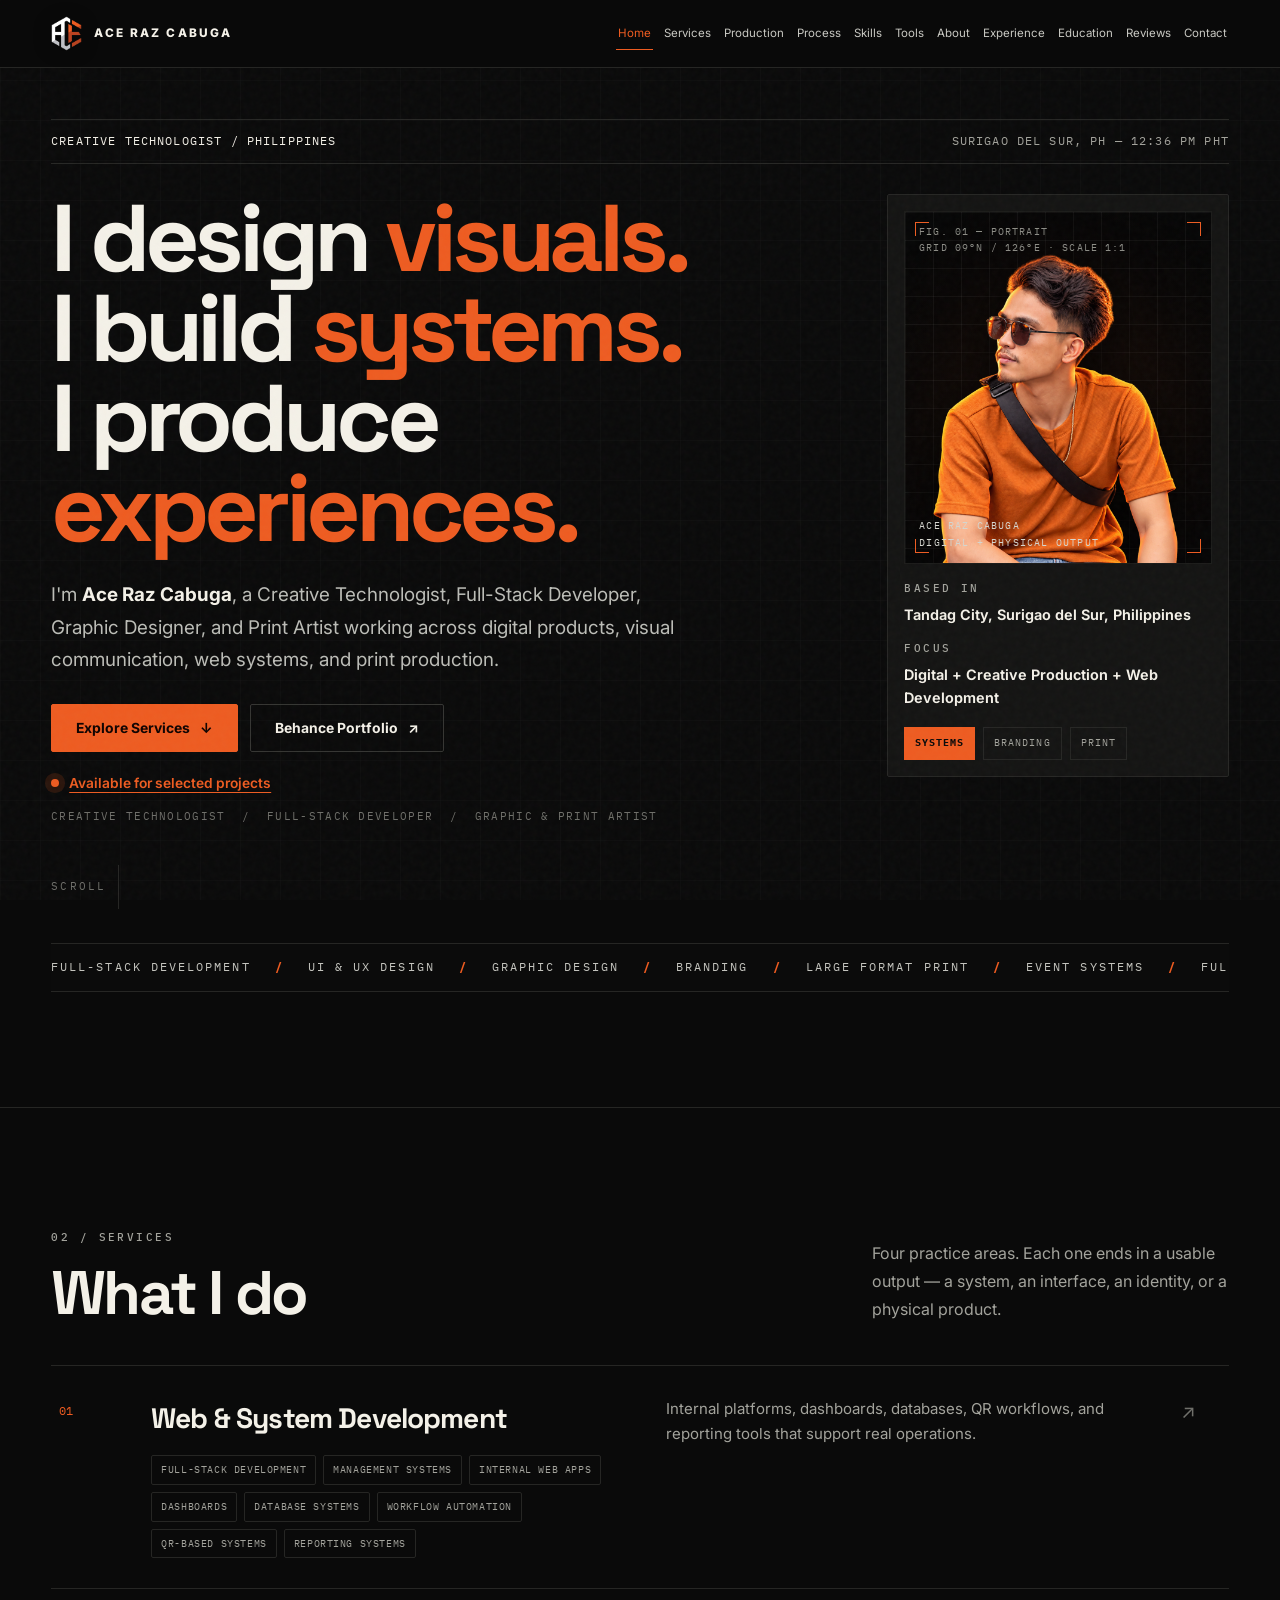
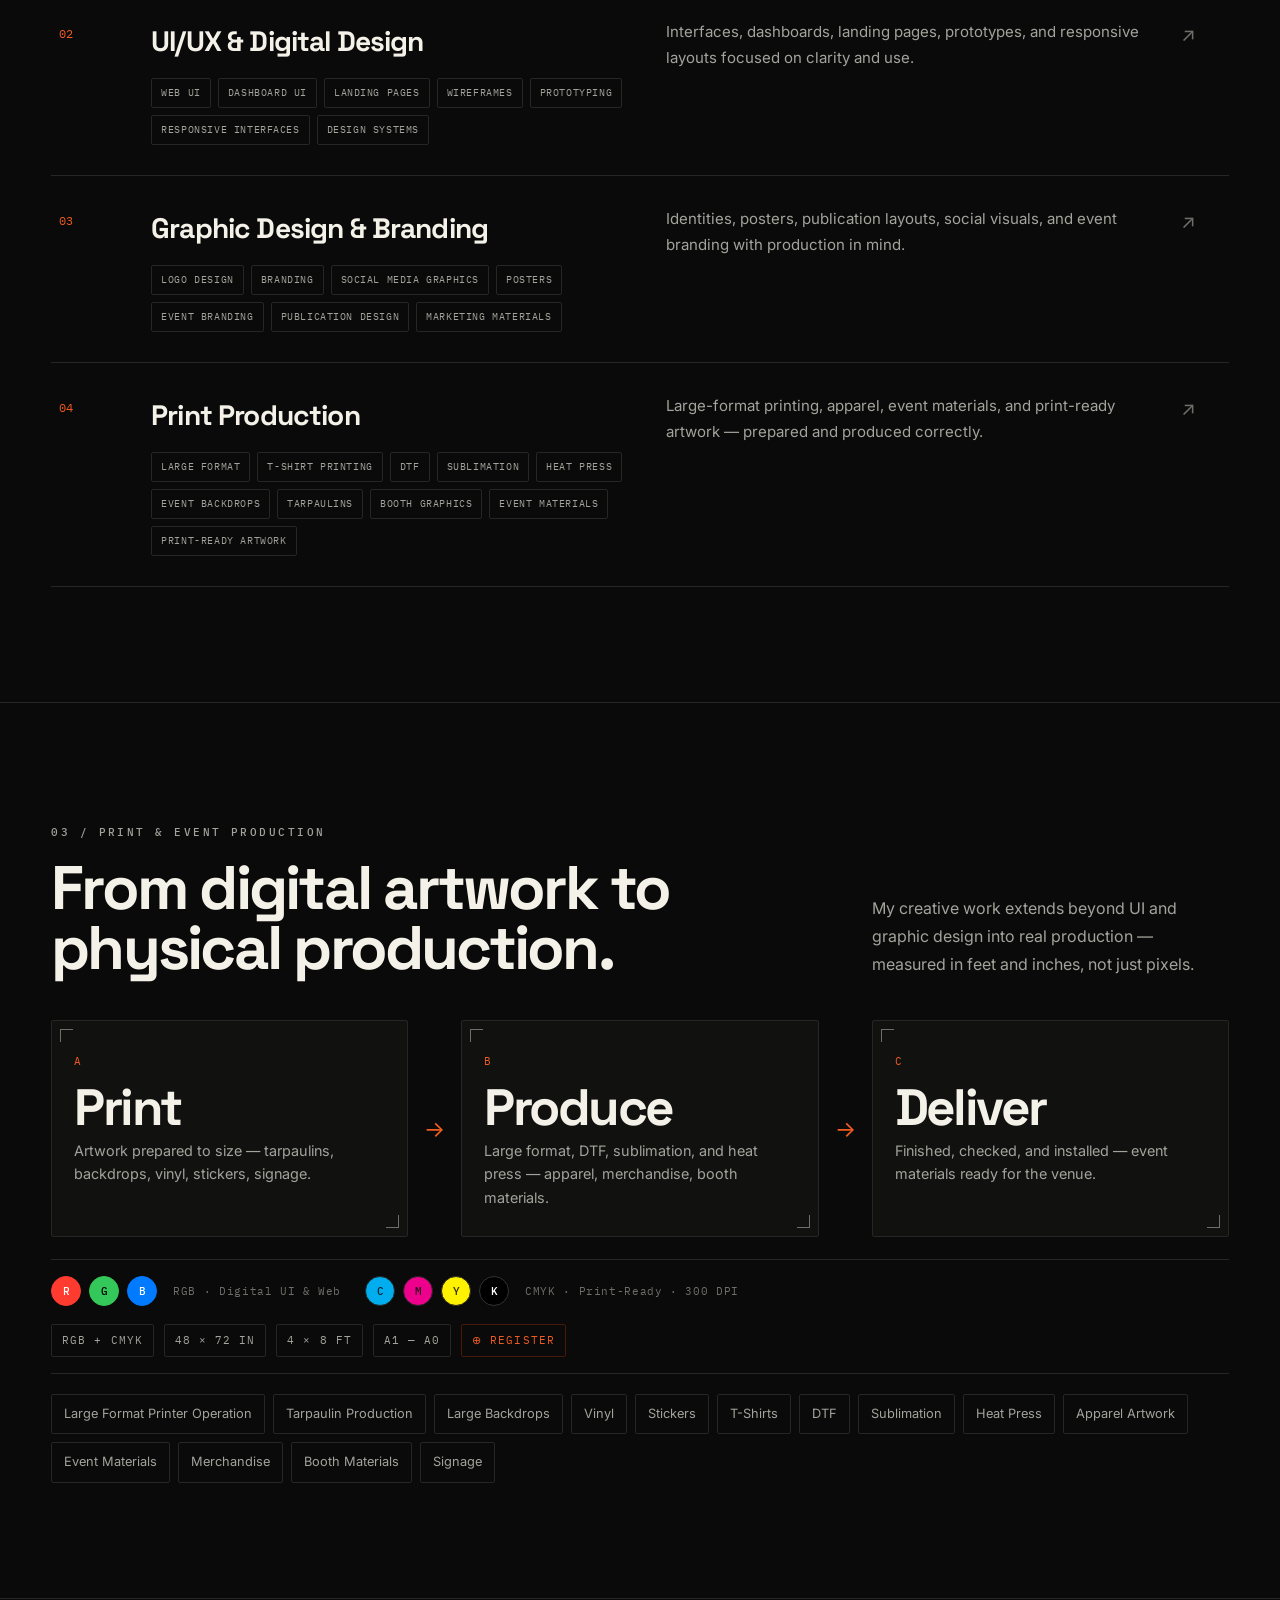
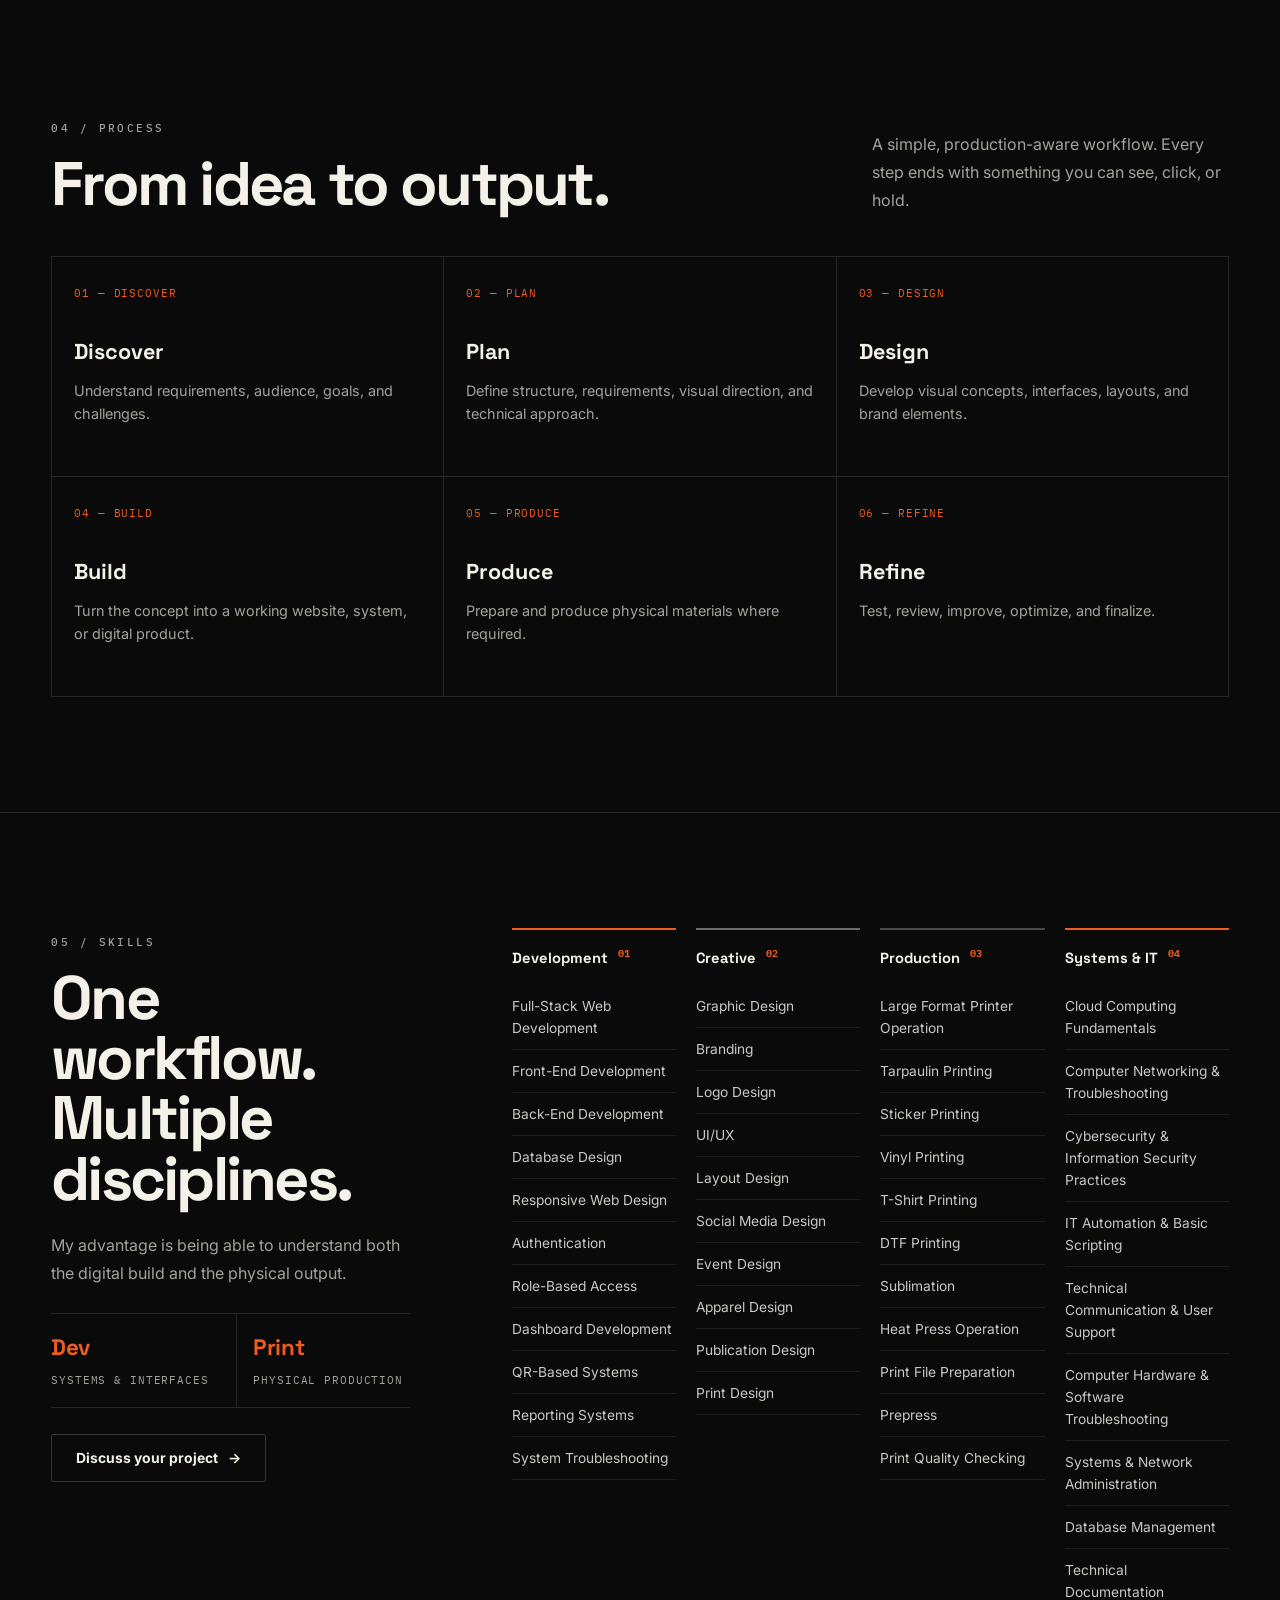
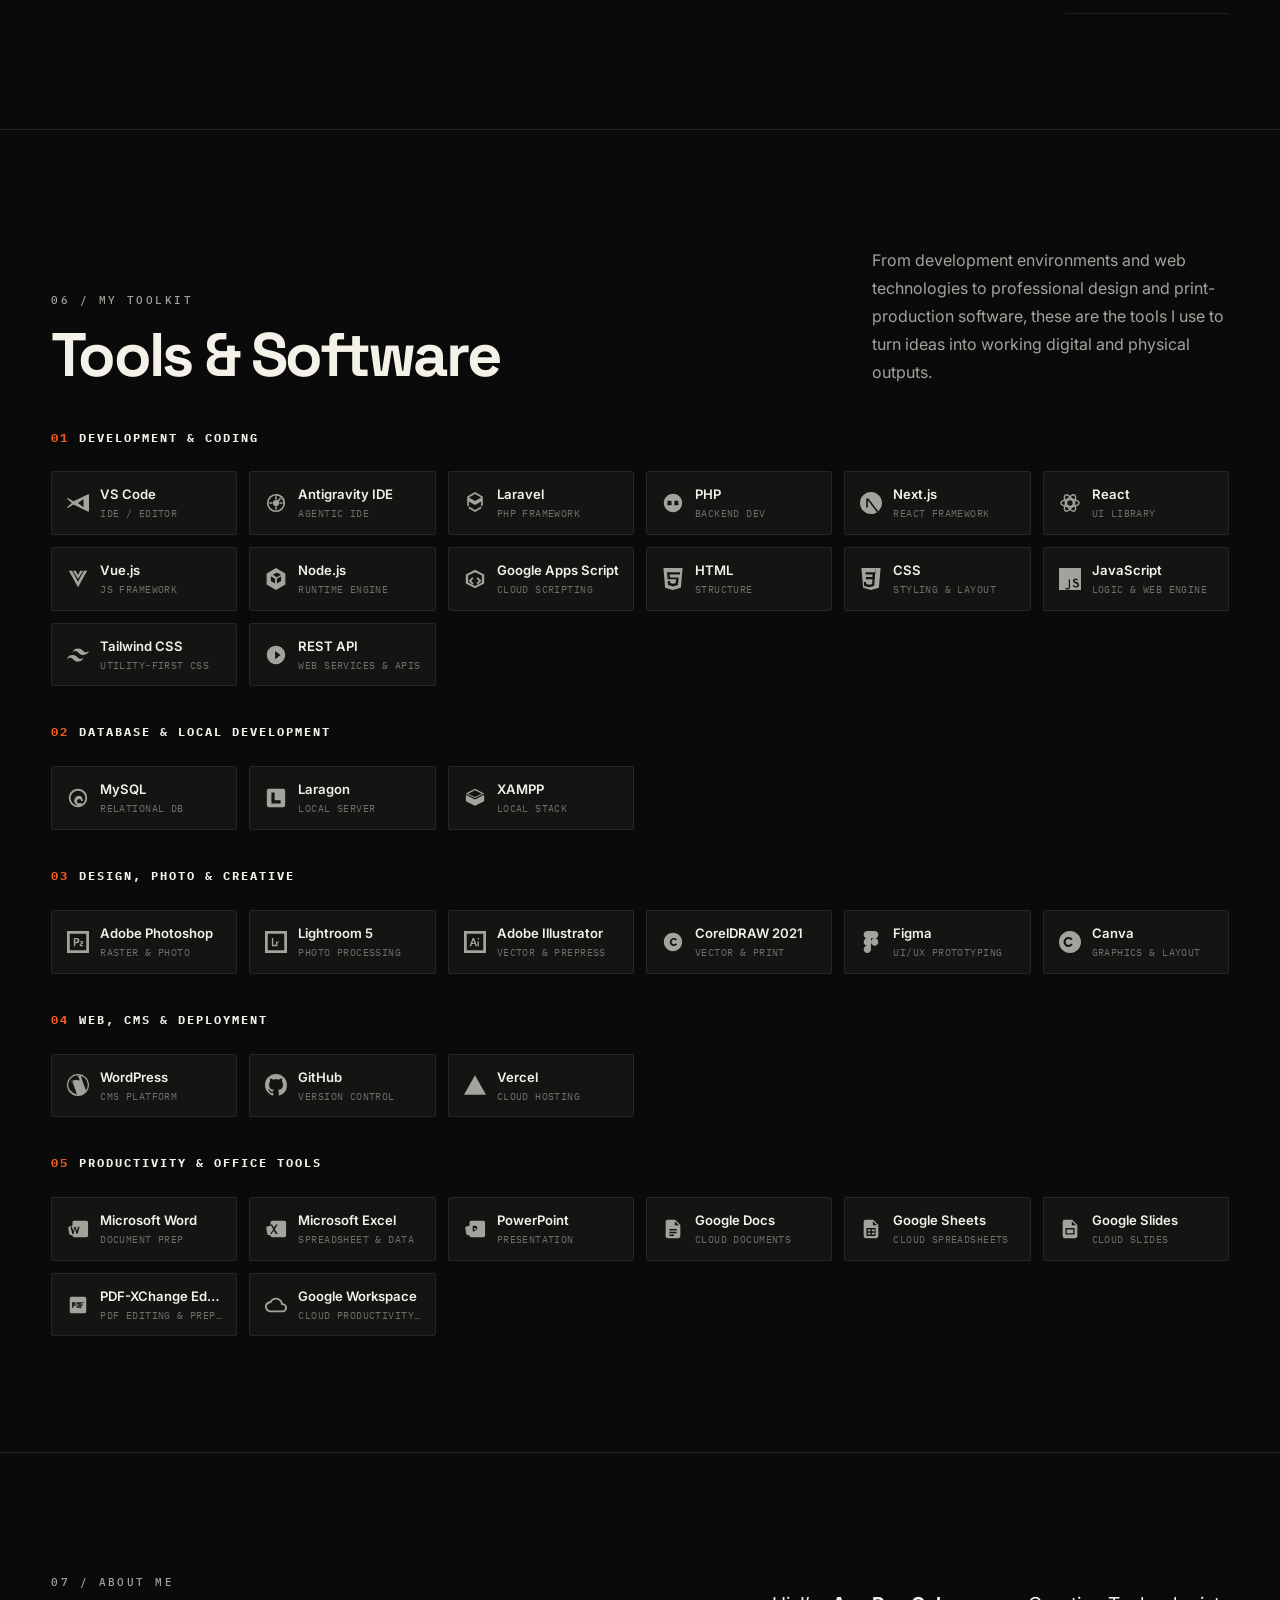
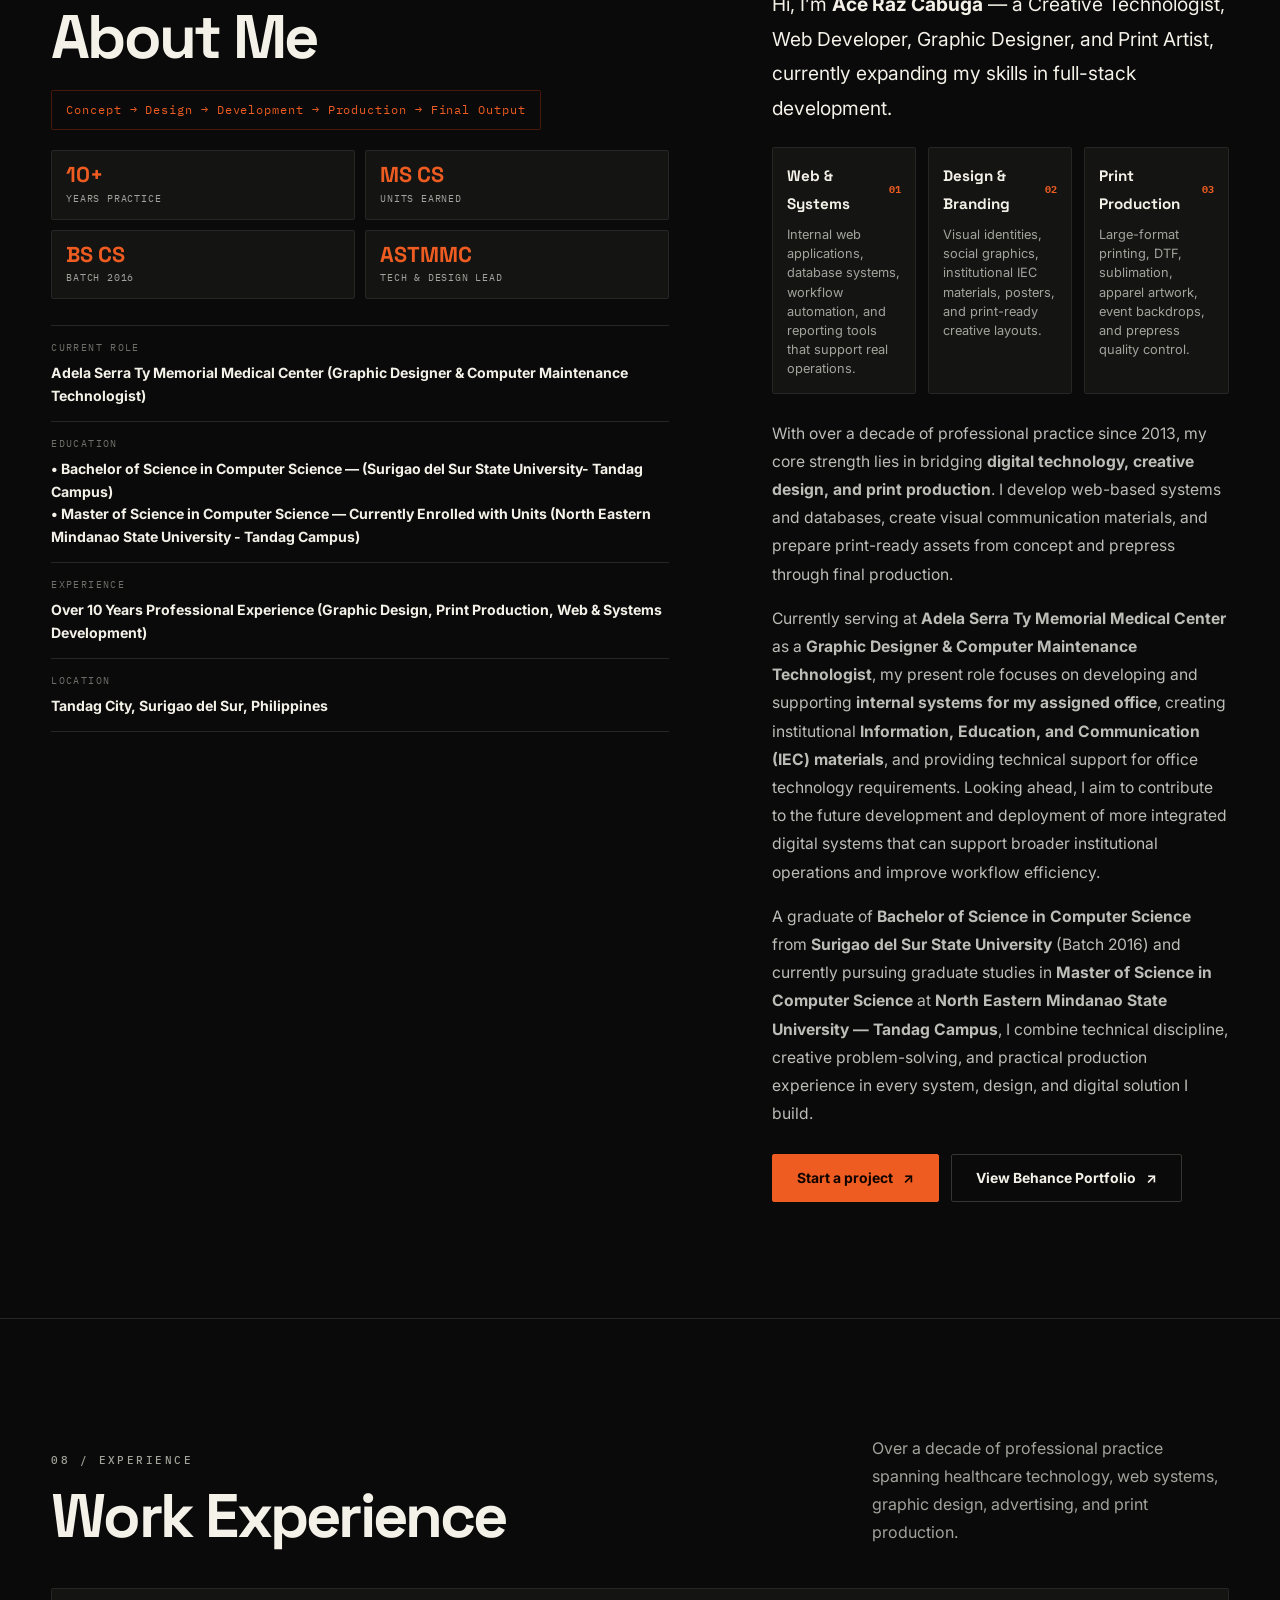
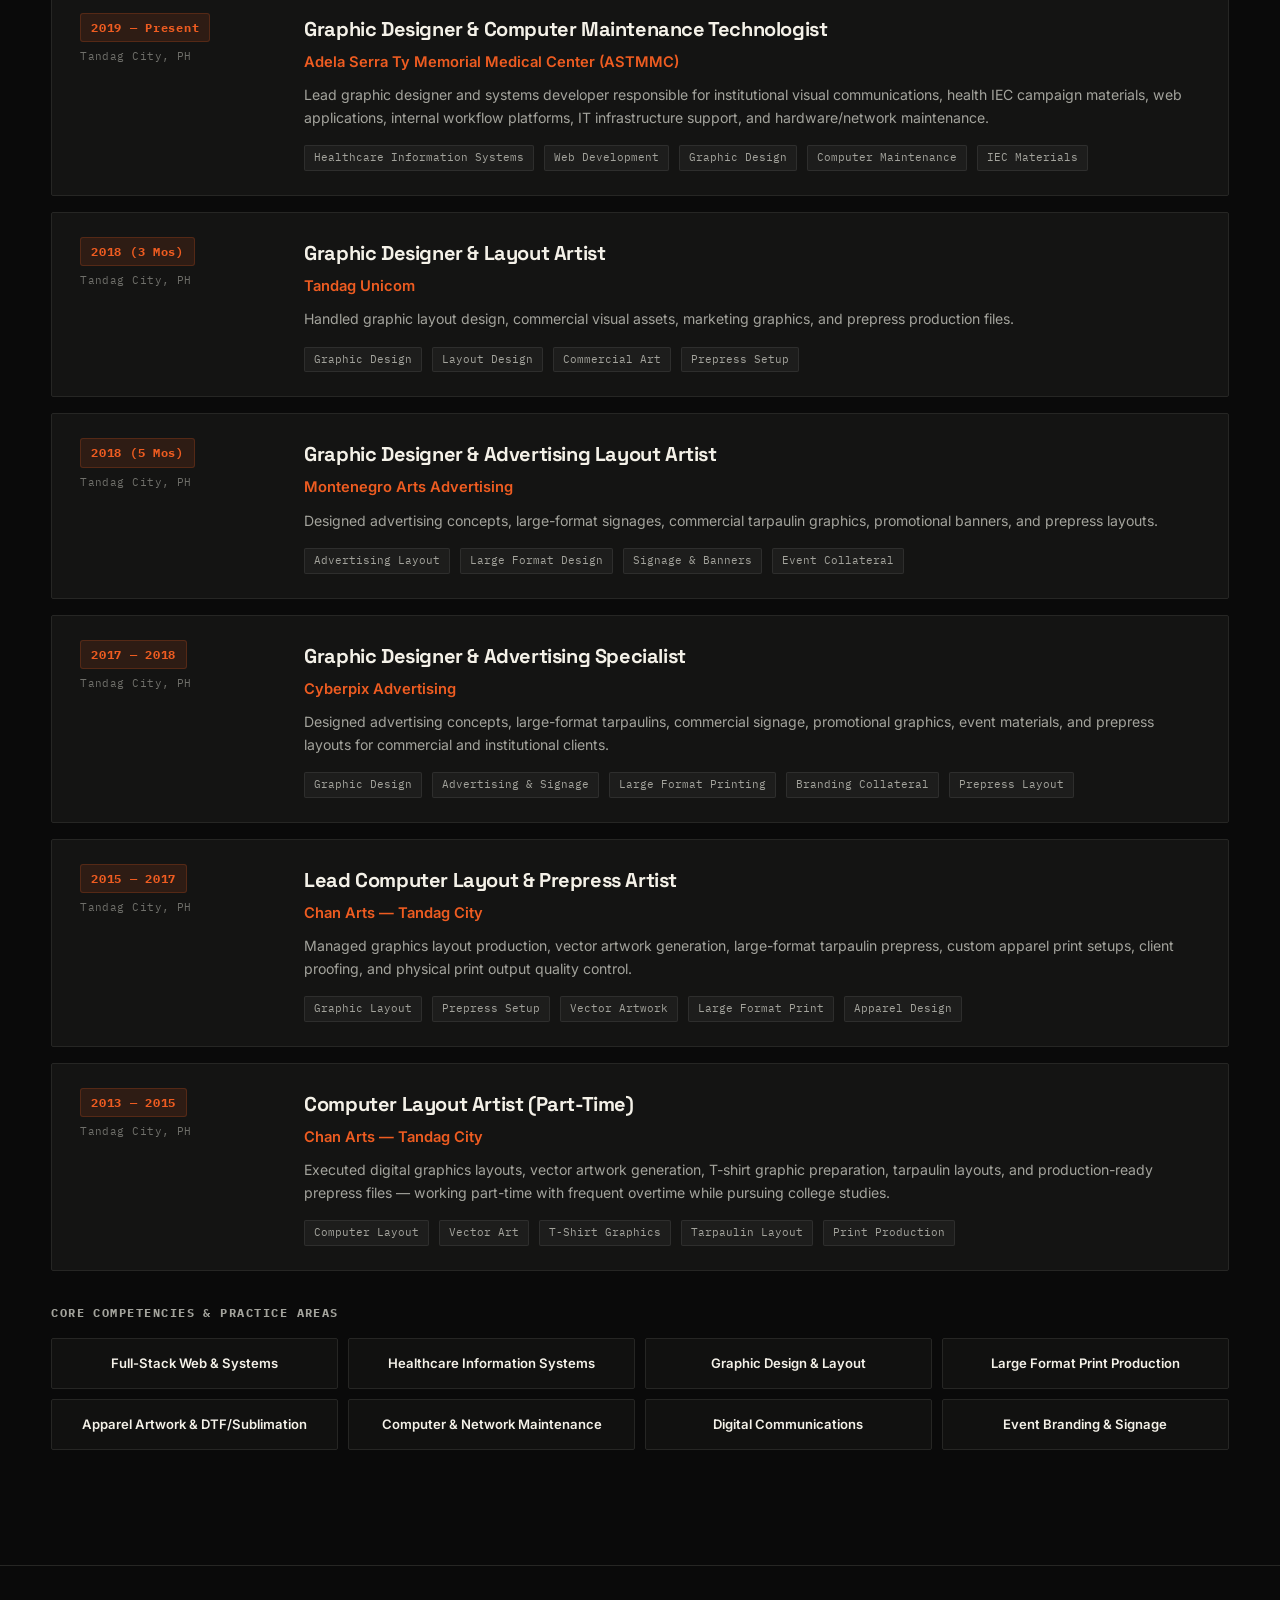
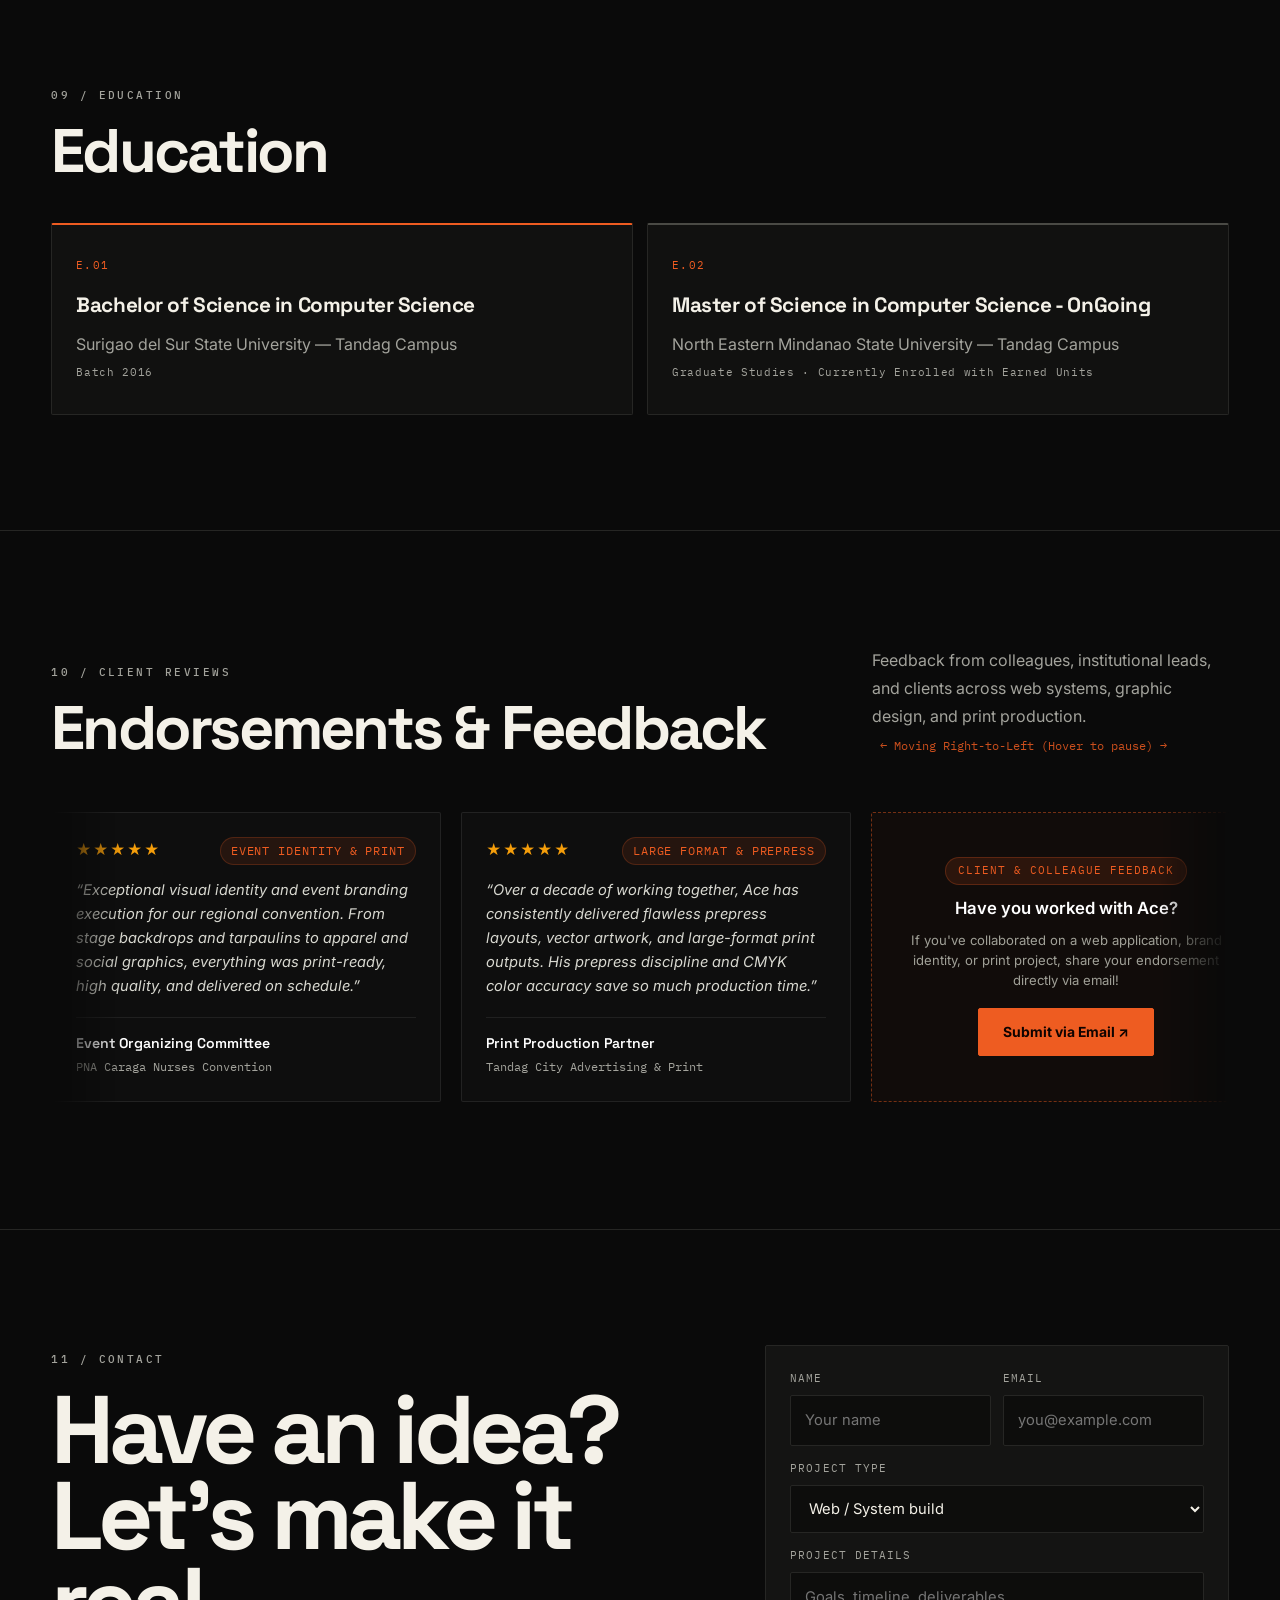
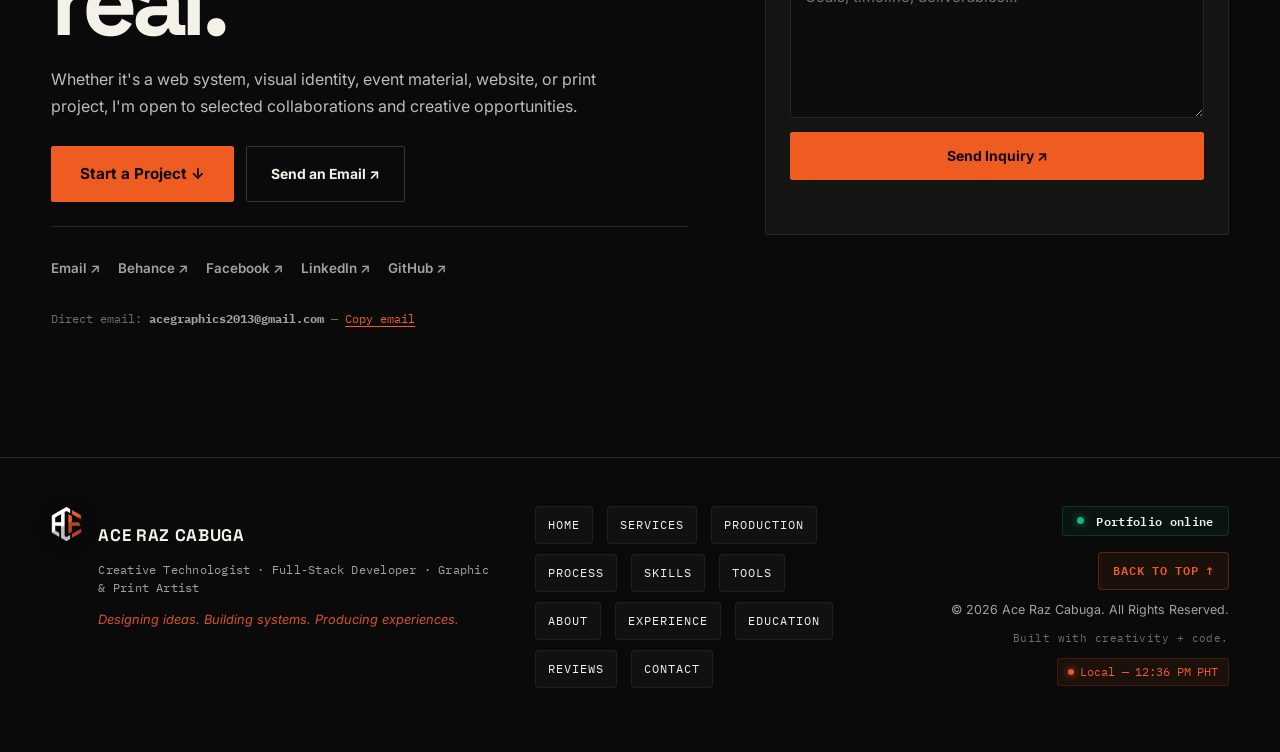
==== index.html @ 2e016f2f "Update portfolio layout, About section, tools, Behance integration, and Client Reviews marquee" ====
<!DOCTYPE html>
<html lang="en">

<head>
  <meta charset="UTF-8" />
  <meta name="viewport" content="width=device-width, initial-scale=1.0" />
  <title>Ace Raz Cabuga | Creative Technologist &amp; Full-Stack Developer</title>
  <meta name="description"
    content="Ace Raz Cabuga is a Creative Technologist, Full-Stack Developer, Graphic Designer, and Print Artist specializing in web systems, visual design, branding, and print production." />
  <meta name="theme-color" content="#0a0a0a" />
  <link rel="canonical" href="https://example.com/" />
  <meta property="og:title" content="Ace Raz Cabuga | Creative Technologist &amp; Full-Stack Developer" />
  <meta property="og:description"
    content="Web systems, visual design, branding, and print production. Designing ideas. Building systems. Producing experiences." />
  <meta property="og:type" content="website" />
  <meta property="og:url" content="https://example.com/" />
  <meta name="twitter:card" content="summary_large_image" />
  <meta name="twitter:title" content="Ace Raz Cabuga | Creative Technologist &amp; Full-Stack Developer" />
  <meta name="twitter:description"
    content="Full-Stack Development · Web Systems · UI/UX · Graphic Design · Branding · Print Production." />
  <link rel="icon" type="image/png" href="assets/images/logo.png" />
  <link rel="preconnect" href="https://fonts.googleapis.com" />
  <link rel="preconnect" href="https://fonts.gstatic.com" crossorigin />
  <link
    href="https://fonts.googleapis.com/css2?family=Inter:wght@400;500;600;700;800&family=Space+Grotesk:wght@500;600;700&family=IBM+Plex+Mono:wght@400;500&display=swap"
    rel="stylesheet" />
  <link rel="stylesheet" href="styles.css" />
  <script type="application/ld+json">
  {
    "@context": "https://schema.org",
    "@type": "Person",
    "name": "Ace Raz Cabuga",
    "jobTitle": "Creative Technologist",
    "url": "https://example.com/",
    "sameAs": [
      "https://www.behance.net/acegraphics2",
      "https://github.com/acegraphics2013-ops",
      "https://www.linkedin.com/in/ace-cabuga-17658629b",
      "https://www.facebook.com/ace.graphixs/"
    ]
  }
  </script>
</head>

<body>
  <a class="skip-link" href="#main-content">Skip to content</a>
  <div class="scroll-progress" aria-hidden="true"><span id="scrollProgress"></span></div>
  <div class="noise" aria-hidden="true"></div>
  <div class="page-grid" aria-hidden="true"></div>

  <!-- ============ HEADER / NAVIGATION ============ -->
  <header class="site-header" id="top">
    <a class="brand" href="#home" aria-label="Ace Raz Cabuga home">
      <img src="assets/images/logo.png" alt="Ace Raz Cabuga Official Logo" class="brand-logo-img" width="36"
        height="36" />
      <span class="brand-name">ACE RAZ CABUGA</span>
    </a>

    <button class="menu-toggle" type="button" aria-label="Open navigation" aria-expanded="false"
      aria-controls="site-nav">
      <span></span><span></span>
    </button>

    <nav class="site-nav" id="site-nav" aria-label="Primary navigation">
      <a class="nav-link" href="#home"><span class="nav-num">01</span>Home</a>
      <a class="nav-link" href="#services"><span class="nav-num">02</span>Services</a>
      <a class="nav-link" href="#production"><span class="nav-num">03</span>Production</a>
      <a class="nav-link" href="#process"><span class="nav-num">04</span>Process</a>
      <a class="nav-link" href="#skills"><span class="nav-num">05</span>Skills</a>
      <a class="nav-link" href="#tools"><span class="nav-num">06</span>Tools</a>
      <a class="nav-link" href="#about"><span class="nav-num">07</span>About</a>
      <a class="nav-link" href="#experience"><span class="nav-num">08</span>Experience</a>
      <a class="nav-link" href="#education"><span class="nav-num">09</span>Education</a>
      <a class="nav-link" href="#reviews"><span class="nav-num">10</span>Reviews</a>
      <a class="nav-link" href="#contact"><span class="nav-num">11</span>Contact</a>
    </nav>
  </header>

  <main id="main-content">
    <section class="hero section-pad" id="home" aria-labelledby="hero-title">
      <div class="hero-top reveal">
        <p class="hero-eyebrow">Creative Technologist / Philippines</p>
        <p class="hero-location">Surigao del Sur, PH — <span id="localTime">--:--</span> PHT</p>
      </div>

      <div class="hero-grid">
        <div class="hero-copy">
          <h1 class="display reveal" id="hero-title">
            I design <span>visuals.</span><br />
            I build <span>systems.</span><br />
            I produce <span>experiences.</span>
          </h1>
          <p class="hero-lead reveal">
            I'm <strong>Ace Raz Cabuga</strong>, a Creative Technologist, Full-Stack Developer,
            Graphic Designer, and Print Artist working across digital products, visual
            communication, web systems, and print production.
          </p>
          <div class="hero-actions reveal">
            <a class="btn btn-primary" href="#services"><span>Explore Services</span><i aria-hidden="true">↓</i></a>
            <a class="btn btn-ghost" href="https://www.behance.net/acegraphics2" target="_blank" rel="noopener"><span>Behance Portfolio</span><i aria-hidden="true">↗</i></a>
          </div>
          <p class="hero-small reveal">
            <span class="status-dot" aria-hidden="true"></span>
            <a href="#contact">Available for selected projects</a>
          </p>
          <p class="hero-roles reveal">Creative Technologist&nbsp;&nbsp;/&nbsp;&nbsp;Full-Stack
            Developer&nbsp;&nbsp;/&nbsp;&nbsp;Graphic &amp; Print Artist</p>
        </div>

        <aside class="hero-card reveal" aria-label="Profile visual">
          <!--
            PROFILE PHOTO:
            Replace the .portrait-shell placeholder below with:
            <img src="assets/profile/ace-cabuga.jpg" alt="Portrait of Ace Raz Cabuga" loading="lazy" />
            Recommended: 800×1000px JPG. Keep the corner ticks + caption.
          -->
          <div class="portrait-shell">
            <div class="portrait-corner tl" aria-hidden="true"></div>
            <div class="portrait-corner tr" aria-hidden="true"></div>
            <div class="portrait-corner bl" aria-hidden="true"></div>
            <div class="portrait-corner br" aria-hidden="true"></div>
            <div class="portrait-grid" aria-hidden="true"></div>
            <div class="portrait-glow" aria-hidden="true"></div>
            <img src="assets/profile/ace-cabuga.png" alt="Portrait of Ace Raz Cabuga" class="portrait-img"
              loading="eager" width="800" height="1000" />
            <p class="portrait-meta">FIG. 01 — PORTRAIT<br />GRID 09°N / 126°E · SCALE 1:1</p>
            <p class="portrait-caption">Ace Raz Cabuga<br />Digital + Physical Output</p>
          </div>
          <div class="profile-meta">
            <div>
              <span class="eyebrow">Based in</span>
              <strong>Tandag City, Surigao del Sur, Philippines</strong>
            </div>
            <div>
              <span class="eyebrow">Focus</span>
              <strong>Digital + Creative Production + Web Development</strong>
            </div>
            <ul class="profile-tags" aria-label="Core capabilities">
              <li>Systems</li>
              <li>Branding</li>
              <li>Print</li>
            </ul>
          </div>
        </aside>
      </div>

      <a class="scroll-hint reveal" href="#services" aria-label="Scroll to services">
        <span>Scroll</span><i aria-hidden="true"></i>
      </a>

      <!-- Identity strip (Continuous Marquee) -->
      <div class="ticker reveal" aria-label="Disciplines">
        <div class="ticker-track">
          <span>Full-Stack Development</span><i aria-hidden="true">/</i><span>UI &amp; UX Design</span><i
            aria-hidden="true">/</i><span>Graphic Design</span><i aria-hidden="true">/</i><span>Branding</span><i
            aria-hidden="true">/</i><span>Large Format Print</span><i aria-hidden="true">/</i><span>Event
            Systems</span><i aria-hidden="true">/</i>
          <span>Full-Stack Development</span><i aria-hidden="true">/</i><span>UI &amp; UX Design</span><i
            aria-hidden="true">/</i><span>Graphic Design</span><i aria-hidden="true">/</i><span>Branding</span><i
            aria-hidden="true">/</i><span>Large Format Print</span><i aria-hidden="true">/</i><span>Event
            Systems</span><i aria-hidden="true">/</i>
          <span>Full-Stack Development</span><i aria-hidden="true">/</i><span>UI &amp; UX Design</span><i
            aria-hidden="true">/</i><span>Graphic Design</span><i aria-hidden="true">/</i><span>Branding</span><i
            aria-hidden="true">/</i><span>Large Format Print</span><i aria-hidden="true">/</i><span>Event
            Systems</span><i aria-hidden="true">/</i>
          <span>Full-Stack Development</span><i aria-hidden="true">/</i><span>UI &amp; UX Design</span><i
            aria-hidden="true">/</i><span>Graphic Design</span><i aria-hidden="true">/</i><span>Branding</span><i
            aria-hidden="true">/</i><span>Large Format Print</span><i aria-hidden="true">/</i><span>Event
            Systems</span><i aria-hidden="true">/</i>
        </div>
      </div>
    </section>

    <section class="section-pad section-line" id="services" aria-labelledby="services-title">
      <div class="section-head reveal">
        <div>
          <span class="eyebrow">02 / Services</span>
          <h2 id="services-title">What I do</h2>
        </div>
        <p>Four practice areas. Each one ends in a usable output — a system, an interface, an identity, or a physical
          product.</p>
      </div>

      <div class="services-list">
        <article class="service-row reveal">
          <span class="service-index">01</span>
          <div>
            <h3>Web &amp; System Development</h3>
            <div class="service-tags"><span>Full-Stack Development</span><span>Management Systems</span><span>Internal
                Web
                Apps</span><span>Dashboards</span><span>Database Systems</span><span>Workflow
                Automation</span><span>QR-Based Systems</span><span>Reporting Systems</span></div>
          </div>
          <p>Internal platforms, dashboards, databases, QR workflows, and reporting tools that support real operations.
          </p>
          <span class="service-arrow" aria-hidden="true">↗</span>
        </article>
        <article class="service-row reveal">
          <span class="service-index">02</span>
          <div>
            <h3>UI/UX &amp; Digital Design</h3>
            <div class="service-tags"><span>Web UI</span><span>Dashboard UI</span><span>Landing
                Pages</span><span>Wireframes</span><span>Prototyping</span><span>Responsive
                Interfaces</span><span>Design Systems</span></div>
          </div>
          <p>Interfaces, dashboards, landing pages, prototypes, and responsive layouts focused on clarity and use.</p>
          <span class="service-arrow" aria-hidden="true">↗</span>
        </article>
        <article class="service-row reveal">
          <span class="service-index">03</span>
          <div>
            <h3>Graphic Design &amp; Branding</h3>
            <div class="service-tags"><span>Logo Design</span><span>Branding</span><span>Social Media
                Graphics</span><span>Posters</span><span>Event Branding</span><span>Publication
                Design</span><span>Marketing Materials</span></div>
          </div>
          <p>Identities, posters, publication layouts, social visuals, and event branding with production in mind.</p>
          <span class="service-arrow" aria-hidden="true">↗</span>
        </article>
        <article class="service-row reveal">
          <span class="service-index">04</span>
          <div>
            <h3>Print Production</h3>
            <div class="service-tags"><span>Large Format</span><span>T-Shirt
                Printing</span><span>DTF</span><span>Sublimation</span><span>Heat
                Press</span><span>Event Backdrops</span><span>Tarpaulins</span><span>Booth
                Graphics</span><span>Event Materials</span><span>Print-Ready Artwork</span></div>
          </div>
          <p>Large-format printing, apparel, event materials, and print-ready artwork — prepared and produced correctly.
          </p>
          <span class="service-arrow" aria-hidden="true">↗</span>
        </article>
      </div>
    </section>

    <section class="section-pad section-line production" id="production" aria-labelledby="production-title">
      <div class="section-head reveal">
        <div>
          <span class="eyebrow">03 / Print &amp; Event Production</span>
          <h2 id="production-title">From digital artwork to physical production.</h2>
        </div>
        <p>My creative work extends beyond UI and graphic design into real production — measured in feet and inches, not
          just pixels.</p>
      </div>

      <div class="production-steps reveal" aria-label="Production flow">
        <div class="production-step"><span class="production-num">A</span>
          <h3>Print</h3>
          <p>Artwork prepared to size —
            tarpaulins, backdrops, vinyl, stickers, signage.</p>
        </div>
        <div class="production-arrow" aria-hidden="true">→</div>
        <div class="production-step"><span class="production-num">B</span>
          <h3>Produce</h3>
          <p>Large format, DTF,
            sublimation, and heat press — apparel, merchandise, booth materials.</p>
        </div>
        <div class="production-arrow" aria-hidden="true">→</div>
        <div class="production-step"><span class="production-num">C</span>
          <h3>Deliver</h3>
          <p>Finished, checked, and
            installed — event materials ready for the venue.</p>
        </div>
      </div>

      <div class="production-meta reveal">
        <div class="color-spaces" aria-label="Color space standards">
          <div class="cmyk" aria-label="RGB digital colors">
            <span class="cmyk-dot r"><i>R</i></span><span class="cmyk-dot g"><i>G</i></span><span
              class="cmyk-dot b"><i>B</i></span>
            <span class="production-note">RGB · Digital UI &amp; Web</span>
          </div>
          <div class="cmyk" aria-label="CMYK process colors">
            <span class="cmyk-dot c"><i>C</i></span><span class="cmyk-dot m"><i>M</i></span><span
              class="cmyk-dot y"><i>Y</i></span><span class="cmyk-dot k"><i>K</i></span>
            <span class="production-note">CMYK · Print-Ready · 300 DPI</span>
          </div>
        </div>
        <div class="production-specs">
          <span>RGB + CMYK</span><span>48 × 72 IN</span><span>4 × 8 FT</span><span>A1 — A0</span><span class="reg-mark"
            aria-hidden="true">⊕ REGISTER</span>
        </div>
      </div>

      <ul class="production-list reveal" aria-label="Production capabilities">
        <li>Large Format Printer Operation</li>
        <li>Tarpaulin Production</li>
        <li>Large Backdrops</li>
        <li>Vinyl</li>
        <li>Stickers</li>
        <li>T-Shirts</li>
        <li>DTF</li>
        <li>Sublimation</li>
        <li>Heat Press</li>
        <li>Apparel Artwork</li>
        <li>Event Materials</li>
        <li>Merchandise</li>
        <li>Booth Materials</li>
        <li>Signage</li>
      </ul>
    </section>

    <section class="section-pad section-line process-section" id="process" aria-labelledby="process-title">
      <div class="section-head reveal">
        <div>
          <span class="eyebrow">04 / Process</span>
          <h2 id="process-title">From idea to output.</h2>
        </div>
        <p>A simple, production-aware workflow. Every step ends with something you can see, click, or hold.</p>
      </div>
      <div class="process-grid">
        <div class="process-step reveal"><span>01 — Discover</span>
          <h3>Discover</h3>
          <p>Understand requirements, audience, goals, and challenges.</p>
        </div>
        <div class="process-step reveal"><span>02 — Plan</span>
          <h3>Plan</h3>
          <p>Define structure, requirements, visual direction, and technical approach.</p>
        </div>
        <div class="process-step reveal"><span>03 — Design</span>
          <h3>Design</h3>
          <p>Develop visual concepts, interfaces, layouts, and brand elements.</p>
        </div>
        <div class="process-step reveal"><span>04 — Build</span>
          <h3>Build</h3>
          <p>Turn the concept into a working website, system, or digital product.</p>
        </div>
        <div class="process-step reveal"><span>05 — Produce</span>
          <h3>Produce</h3>
          <p>Prepare and produce physical materials where required.</p>
        </div>
        <div class="process-step reveal"><span>06 — Refine</span>
          <h3>Refine</h3>
          <p>Test, review, improve, optimize, and finalize.</p>
        </div>
      </div>
    </section>

    <section class="section-pad section-line split-section" id="skills" aria-labelledby="skills-title">
      <div class="split-intro reveal">
        <span class="eyebrow">05 / Skills</span>
        <h2 id="skills-title">One workflow.<br />Multiple disciplines.</h2>
        <p>My advantage is being able to understand both the digital build and the physical output.</p>
        <div class="split-facts">
          <div><strong>Dev</strong><span>Systems &amp; interfaces</span></div>
          <div><strong>Print</strong><span>Physical production</span></div>
        </div>
        <a class="btn btn-ghost" href="#contact"><span>Discuss your project</span><i aria-hidden="true">→</i></a>
      </div>
      <div class="skill-columns">
        <div class="skill-group reveal">
          <h3>Development <sup>01</sup></h3>
          <ul>
            <li>Full-Stack Web Development</li>
            <li>Front-End Development</li>
            <li>Back-End Development</li>
            <li>Database Design</li>
            <li>Responsive Web Design</li>
            <li>Authentication</li>
            <li>Role-Based Access</li>
            <li>Dashboard Development</li>
            <li>QR-Based Systems</li>
            <li>Reporting Systems</li>
            <li>System Troubleshooting</li>
          </ul>
        </div>
        <div class="skill-group reveal">
          <h3>Creative <sup>02</sup></h3>
          <ul>
            <li>Graphic Design</li>
            <li>Branding</li>
            <li>Logo Design</li>
            <li>UI/UX</li>
            <li>Layout Design</li>
            <li>Social Media Design</li>
            <li>Event Design</li>
            <li>Apparel Design</li>
            <li>Publication Design</li>
            <li>Print Design</li>
          </ul>
        </div>
        <div class="skill-group reveal">
          <h3>Production <sup>03</sup></h3>
          <ul>
            <li>Large Format Printer Operation</li>
            <li>Tarpaulin Printing</li>
            <li>Sticker Printing</li>
            <li>Vinyl Printing</li>
            <li>T-Shirt Printing</li>
            <li>DTF Printing</li>
            <li>Sublimation</li>
            <li>Heat Press Operation</li>
            <li>Print File Preparation</li>
            <li>Prepress</li>
            <li>Print Quality Checking</li>
          </ul>
        </div>
        <div class="skill-group reveal">
          <h3>Systems &amp; IT <sup>04</sup></h3>
          <ul>
            <li>Cloud Computing Fundamentals</li>
            <li>Computer Networking &amp; Troubleshooting</li>
            <li>Cybersecurity &amp; Information Security Practices</li>
            <li>IT Automation &amp; Basic Scripting</li>
            <li>Technical Communication &amp; User Support</li>
            <li>Computer Hardware &amp; Software Troubleshooting</li>
            <li>Systems &amp; Network Administration</li>
            <li>Database Management</li>
            <li>Technical Documentation</li>
          </ul>
        </div>
      </div>
    </section>

    <section class="section-pad section-line" id="tools" aria-labelledby="tools-title">
      <div class="section-head reveal">
        <div>
          <span class="eyebrow">06 / My Toolkit</span>
          <h2 id="tools-title">Tools &amp; Software</h2>
        </div>
        <p>From development environments and web technologies to professional design and print-production software,
          these are the tools I use to turn ideas into working digital and physical outputs.</p>
      </div>

      <!-- Category 1: Development & Coding -->
      <div class="tools-category-group reveal">
        <h3 class="tools-group-title"><span class="tools-group-num">01</span> DEVELOPMENT &amp; CODING</h3>
        <div class="tools-cards-grid">

          <div class="tool-tile">
            <div class="tool-tile-icon">
              <svg width="22" height="22" viewBox="0 0 24 24" fill="currentColor">
                <path
                  d="M23.15 2.587l-16.14 7.64L.87 6.46 0 7.37l5.35 4.63L0 16.63l.87.91 6.14-3.77 16.14 7.64 1.77-.96V3.547l-1.77-.96zM18 16.5l-6-4.5 6-4.5v9z" />
              </svg>
            </div>
            <div class="tool-tile-info">
              <span class="tool-tile-name">VS Code</span>
              <span class="tool-tile-sub">IDE / Editor</span>
            </div>
          </div>

          <div class="tool-tile">
            <div class="tool-tile-icon">
              <svg width="22" height="22" viewBox="0 0 24 24" fill="none" stroke="currentColor" stroke-width="1.8"
                stroke-linecap="round" stroke-linejoin="round">
                <circle cx="12" cy="12" r="9" />
                <path d="M12 3a9 9 0 0 1 9 9" />
                <path d="M12 12l4.5-4.5" />
                <circle cx="12" cy="12" r="2.5" fill="currentColor" />
                <path d="M12 7.5v-2m0 13v-2m4.5-4.5h2m-13 0h2" />
              </svg>
            </div>
            <div class="tool-tile-info">
              <span class="tool-tile-name">Antigravity IDE</span>
              <span class="tool-tile-sub">Agentic IDE</span>
            </div>
          </div>

          <div class="tool-tile">
            <div class="tool-tile-icon">
              <svg width="22" height="22" viewBox="0 0 24 24" fill="currentColor">
                <path
                  d="M5.318 18.064l6.682 3.858v-7.716L5.318 10.35v7.714zM12 2.078L5.318 5.936l6.682 3.858 6.682-3.858L12 2.078zM18.682 10.35l-6.682 3.856v7.716l6.682-3.858V10.35zM3.486 4.878L12 .002l8.514 4.876v9.754L12 19.508 3.486 14.632V4.878z" />
              </svg>
            </div>
            <div class="tool-tile-info">
              <span class="tool-tile-name">Laravel</span>
              <span class="tool-tile-sub">PHP Framework</span>
            </div>
          </div>

          <div class="tool-tile">
            <div class="tool-tile-icon">
              <svg width="22" height="22" viewBox="0 0 24 24" fill="currentColor">
                <path
                  d="M11.532 10.023c-.818 0-1.474.654-1.474 1.472v.03c0 .817.656 1.472 1.474 1.472h1.47v-2.974h-1.47zm7.47 0c-.818 0-1.473.654-1.473 1.472v.03c0 .817.655 1.472 1.473 1.472h1.47v-2.974h-1.47zM12 2C6.477 2 2 6.48 2 12s4.477 10 10 10 10-4.48 10-10S17.523 2 12 2zm-4.5 12.5H6v-5h3c1.38 0 2.5 1.12 2.5 2.5s-1.12 2.5-2.5 2.5H7.5zm7.5 0h-1.5v-5h3c1.38 0 2.5 1.12 2.5 2.5s-1.12 2.5-2.5 2.5H15z" />
              </svg>
            </div>
            <div class="tool-tile-info">
              <span class="tool-tile-name">PHP</span>
              <span class="tool-tile-sub">Backend Dev</span>
            </div>
          </div>

          <div class="tool-tile">
            <div class="tool-tile-icon">
              <svg width="22" height="22" viewBox="0 0 24 24" fill="currentColor">
                <path
                  d="M18.665 21.978C16.758 23.288 14.47 24 12 24 5.373 24 0 18.627 0 12S5.373 0 12 0c6.627 0 12 5.373 12 12 0 3.584-1.574 6.801-4.07 9.001l-10.748-13.82H6.75v9.643h1.838V9.324l9.544 12.284zM15.413 7.181h1.837v7.502h-1.837V7.181z" />
              </svg>
            </div>
            <div class="tool-tile-info">
              <span class="tool-tile-name">Next.js</span>
              <span class="tool-tile-sub">React Framework</span>
            </div>
          </div>

          <div class="tool-tile">
            <div class="tool-tile-icon">
              <svg width="22" height="22" viewBox="0 0 24 24" fill="currentColor">
                <path d="M12 9a3 3 0 100 6 3 3 0 000-6zm0-2a5 5 0 110 10 5 5 0 010-10z" />
                <ellipse cx="12" cy="12" rx="10" ry="4.2" fill="none" stroke="currentColor" stroke-width="1.5" />
                <ellipse cx="12" cy="12" rx="10" ry="4.2" transform="rotate(60 12 12)" fill="none" stroke="currentColor"
                  stroke-width="1.5" />
                <ellipse cx="12" cy="12" rx="10" ry="4.2" transform="rotate(120 12 12)" fill="none"
                  stroke="currentColor" stroke-width="1.5" />
              </svg>
            </div>
            <div class="tool-tile-info">
              <span class="tool-tile-name">React</span>
              <span class="tool-tile-sub">UI Library</span>
            </div>
          </div>

          <div class="tool-tile">
            <div class="tool-tile-icon">
              <svg width="22" height="22" viewBox="0 0 24 24" fill="currentColor">
                <path d="M2 3h3.5L12 15 18.5 3H22L12 21 2 3zm4.5 0h3L12 7.5 14.5 3h3L12 12 6.5 3z" />
              </svg>
            </div>
            <div class="tool-tile-info">
              <span class="tool-tile-name">Vue.js</span>
              <span class="tool-tile-sub">JS Framework</span>
            </div>
          </div>

          <div class="tool-tile">
            <div class="tool-tile-icon">
              <svg width="22" height="22" viewBox="0 0 24 24" fill="currentColor">
                <path
                  d="M11.996 0L1.758 5.912v12.176L11.996 24l10.246-5.912V5.912L11.996 0zm-1.042 16.914l-4.52-2.61v-5.218l4.52 2.61v5.218zm2.084 0v-5.218l4.52-2.61v5.218l-4.52 2.61zm4.52-9.458l-4.52 2.61-4.52-2.61 4.52-2.61 4.52 2.61z" />
              </svg>
            </div>
            <div class="tool-tile-info">
              <span class="tool-tile-name">Node.js</span>
              <span class="tool-tile-sub">Runtime Engine</span>
            </div>
          </div>

          <div class="tool-tile">
            <div class="tool-tile-icon">
              <svg width="22" height="22" viewBox="0 0 24 24" fill="currentColor">
                <path
                  d="M12 2L2 7v10l10 5 10-5V7L12 2zm0 2.5l7.5 3.75v7.5L12 19.5l-7.5-3.75v-7.5L12 4.5zm-3 5.5l-4 4 4 4 1.4-1.4L7.8 14l2.6-2.6L9 10zm6 0l-1.4 1.4 2.6 2.6-2.6 2.6 1.4 1.4 4-4-4-4z" />
              </svg>
            </div>
            <div class="tool-tile-info">
              <span class="tool-tile-name">Google Apps Script</span>
              <span class="tool-tile-sub">Cloud Scripting</span>
            </div>
          </div>

          <div class="tool-tile">
            <div class="tool-tile-icon">
              <svg width="22" height="22" viewBox="0 0 24 24" fill="currentColor">
                <path
                  d="M1.5 0h21l-1.91 21.563L11.97 24l-8.564-2.438L1.5 0zm7.031 9.75l-.232-2.625h11.238l.233-2.625H5.457l.698 7.875h9.136l-.372 4.078-2.934.79-2.951-.791-.188-2.156H6.208l.375 4.313 5.402 1.47 5.419-1.47.747-8.359H8.531z" />
              </svg>
            </div>
            <div class="tool-tile-info">
              <span class="tool-tile-name">HTML</span>
              <span class="tool-tile-sub">Structure</span>
            </div>
          </div>

          <div class="tool-tile">
            <div class="tool-tile-icon">
              <svg width="22" height="22" viewBox="0 0 24 24" fill="currentColor">
                <path
                  d="M1.5 0h21l-1.91 21.563L11.97 24l-8.564-2.438L1.5 0zm14.73 4.5H5.857l.233 2.625h7.618l-.248 2.625H6.322l.233 2.625h7.086l-.465 5.109-3.19.86-3.195-.86-.205-2.25H4.153l.391 4.406 5.441 1.47 5.433-1.47 1.01-11.203.002-.002.8-8.91z" />
              </svg>
            </div>
            <div class="tool-tile-info">
              <span class="tool-tile-name">CSS</span>
              <span class="tool-tile-sub">Styling &amp; Layout</span>
            </div>
          </div>

          <div class="tool-tile">
            <div class="tool-tile-icon">
              <svg width="22" height="22" viewBox="0 0 24 24" fill="currentColor">
                <path
                  d="M0 0h24v24H0V0zm22.034 18.276c-.175-1.095-.888-2.015-3.003-2.873-.736-.345-1.554-.585-1.797-1.14-.091-.33-.05-.674.12-.93.33-.42.975-.48 1.47-.33.36.105.705.345.96.735.63-.405.63-.405 1.05-.69-.27-.45-.48-.69-.735-.885-.855-.645-2.19-.75-3.21-.345-1.05.42-1.65 1.35-1.5 2.445.15 1.44 1.2 2.085 2.64 2.67 1.05.42 1.77.72 1.95 1.35.255.84-.285 1.545-1.395 1.695-.915.12-1.74-.24-2.19-.87-.195-.27-.315-.555-.375-.855l-1.155.66c.21.66.57 1.185 1.02 1.575 1.155.945 3.03 1.035 4.305.465 1.245-.555 1.845-1.74 1.695-2.895zM12.009 20.351v-7.86h-1.35v7.92c0 1.23-.555 1.635-1.425 1.635-.615 0-1.155-.24-1.455-.735l-1.095.66c.48.915 1.44 1.47 2.655 1.47 1.755 0 2.67-.93 2.67-3.09z" />
              </svg>
            </div>
            <div class="tool-tile-info">
              <span class="tool-tile-name">JavaScript</span>
              <span class="tool-tile-sub">Logic &amp; Web Engine</span>
            </div>
          </div>

          <div class="tool-tile">
            <div class="tool-tile-icon">
              <svg width="22" height="22" viewBox="0 0 24 24" fill="currentColor">
                <path
                  d="M12.001 4.8c-3.2 0-5.2 1.6-6 4.8 1.2-1.6 2.6-2.2 4.2-1.8.913.228 1.565.89 2.288 1.624C13.666 10.618 15.027 12 18.001 12c3.2 0 5.2-1.6 6-4.8-1.2 1.6-2.6 2.2-4.2 1.8-.913-.228-1.565-.89-2.288-1.624C16.336 6.182 14.975 4.8 12.001 4.8zm-6 7.2c-3.2 0-5.2 1.6-6 4.8 1.2-1.6 2.6-2.2 4.2-1.8.913.228 1.565.89 2.288 1.624C7.666 17.818 9.027 19.2 12.001 19.2c3.2 0 5.2-1.6 6-4.8-1.2 1.6-2.6 2.2-4.2 1.8-.913-.228-1.565-.89-2.288-1.624C10.336 13.382 8.975 12 6.001 12z" />
              </svg>
            </div>
            <div class="tool-tile-info">
              <span class="tool-tile-name">Tailwind CSS</span>
              <span class="tool-tile-sub">Utility-First CSS</span>
            </div>
          </div>

          <div class="tool-tile">
            <div class="tool-tile-icon">
              <svg width="22" height="22" viewBox="0 0 24 24" fill="currentColor">
                <path d="M12 2C6.48 2 2 6.48 2 12s4.48 10 10 10 10-4.48 10-10S17.52 2 12 2zm-1 14.5v-9l6 4.5-6 4.5z" />
              </svg>
            </div>
            <div class="tool-tile-info">
              <span class="tool-tile-name">REST API</span>
              <span class="tool-tile-sub">Web Services &amp; APIs</span>
            </div>
          </div>

        </div>
      </div>

      <!-- Category 2: Database & Local Development -->
      <div class="tools-category-group reveal">
        <h3 class="tools-group-title"><span class="tools-group-num">02</span> DATABASE &amp; LOCAL DEVELOPMENT</h3>
        <div class="tools-cards-grid">

          <div class="tool-tile">
            <div class="tool-tile-icon">
              <svg width="22" height="22" viewBox="0 0 24 24" fill="currentColor">
                <path
                  d="M16.54 11.23c-.34-.41-.75-.76-1.22-1.03-.7-.41-1.51-.62-2.32-.6-1.59.04-3.09.83-4.04 2.11-.95 1.28-1.26 2.92-.85 4.47.41 1.55 1.55 2.81 3.06 3.38 1.51.57 3.2.35 4.53-.58.18-.13.35-.27.5-.42l-1.42-1.42c-.25.21-.54.38-.85.5-.66.26-1.39.2-2.01-.17-.62-.37-1.02-.99-1.1-1.7-.08-.71.18-1.42.71-1.95.53-.53 1.24-.79 1.95-.71.71.08 1.33.48 1.7 1.1.2.33.31.7.32 1.08h2.01c-.02-.87-.29-1.72-.81-2.45zM12 2C6.48 2 2 6.48 2 12s4.48 10 10 10 10-4.48 10-10S17.52 2 12 2zm0 18c-4.41 0-8-3.59-8-8s3.59-8 8-8 8 3.59 8 8-3.59 8-8 8z" />
              </svg>
            </div>
            <div class="tool-tile-info">
              <span class="tool-tile-name">MySQL</span>
              <span class="tool-tile-sub">Relational DB</span>
            </div>
          </div>

          <div class="tool-tile">
            <div class="tool-tile-icon">
              <svg width="22" height="22" viewBox="0 0 24 24" fill="currentColor">
                <path
                  d="M4 2h16a2 2 0 0 1 2 2v16a2 2 0 0 1-2 2H4a2 2 0 0 1-2-2V4a2 2 0 0 1 2-2zm3 4v12h10v-3.5H10.5V6H7z" />
              </svg>
            </div>
            <div class="tool-tile-info">
              <span class="tool-tile-name">Laragon</span>
              <span class="tool-tile-sub">Local Server</span>
            </div>
          </div>

          <div class="tool-tile">
            <div class="tool-tile-icon">
              <svg width="22" height="22" viewBox="0 0 24 24" fill="currentColor">
                <path
                  d="M12 2L2 7l10 5 10-5-10-5zm0 9L4.5 7.25 12 3.5l7.5 3.75L12 11zm0 2.5L2 8.5v7l10 5 10-5v-7l-10 5zM4 14.5l8 4 8-4v-3.5l-8 4-8-4v3.5z" />
              </svg>
            </div>
            <div class="tool-tile-info">
              <span class="tool-tile-name">XAMPP</span>
              <span class="tool-tile-sub">Local Stack</span>
            </div>
          </div>

        </div>
      </div>

      <!-- Category 3: Design, Photo & Creative -->
      <div class="tools-category-group reveal">
        <h3 class="tools-group-title"><span class="tools-group-num">03</span> DESIGN, PHOTO &amp; CREATIVE</h3>
        <div class="tools-cards-grid">

          <div class="tool-tile">
            <div class="tool-tile-icon">
              <svg width="22" height="22" viewBox="0 0 24 24" fill="currentColor">
                <path
                  d="M0 0v24h24V0H0zm3 3h18v18H3V3zm4.5 4.5v9H9v-3.25h1.75c1.79 0 2.75-.86 2.75-2.88 0-1.92-.96-2.87-2.75-2.87H7.5zm1.5 1.5h1.25c.96 0 1.25.43 1.25 1.38 0 .94-.29 1.37-1.25 1.37H9V9zm6.65 1.88c-.69.04-1.23.23-1.6.57l.6 1.22c.28-.24.67-.37 1.04-.4.49-.03.8.15.8.44 0 .28-.27.42-.9.56-1.12.26-1.87.69-1.87 1.76 0 1.07.82 1.77 2.05 1.77.78 0 1.39-.23 1.77-.55l-.57-1.22c-.31.25-.71.39-1.13.39-.5 0-.82-.19-.82-.48 0-.31.32-.45.98-.6 1.13-.26 1.8-.75 1.8-1.74 0-1.14-.85-1.73-2.25-1.72z" />
              </svg>
            </div>
            <div class="tool-tile-info">
              <span class="tool-tile-name">Adobe Photoshop</span>
              <span class="tool-tile-sub">Raster &amp; Photo</span>
            </div>
          </div>

          <div class="tool-tile" title="Adobe Photoshop Lightroom 5">
            <div class="tool-tile-icon">
              <svg width="22" height="22" viewBox="0 0 24 24" fill="currentColor">
                <path
                  d="M0 0v24h24V0H0zm3 3h18v18H3V3zm4.5 4.5v9h6V15H9V7.5H7.5zm7.2 4.13c-.62 0-1.1.28-1.25.75h-.05V11.5h-1.4v5h1.5v-2.7c0-.75.4-1.25 1.05-1.25.18 0 .33.02.48.06l.32-1.41c-.21-.05-.43-.07-.65-.07z" />
              </svg>
            </div>
            <div class="tool-tile-info">
              <span class="tool-tile-name">Lightroom 5</span>
              <span class="tool-tile-sub">Photo Processing</span>
            </div>
          </div>

          <div class="tool-tile">
            <div class="tool-tile-icon">
              <svg width="22" height="22" viewBox="0 0 24 24" fill="currentColor">
                <path
                  d="M0 0v24h24V0H0zm3 3h18v18H3V3zm6.36 4.5L6.1 16.5h1.75l.77-2.45h3.16l.77 2.45h1.75L11.04 7.5H9.36zm.84 2.23l1.1 3.48H9.1l1.1-3.48zM15.5 9.25a.88.88 0 100-1.75.88.88 0 000 1.75zm-.75 2.25h1.5v5h-1.5v-5z" />
              </svg>
            </div>
            <div class="tool-tile-info">
              <span class="tool-tile-name">Adobe Illustrator</span>
              <span class="tool-tile-sub">Vector &amp; Prepress</span>
            </div>
          </div>

          <div class="tool-tile">
            <div class="tool-tile-icon">
              <svg width="22" height="22" viewBox="0 0 24 24" fill="currentColor">
                <path
                  d="M12 2C6.48 2 2 6.48 2 12s4.48 10 10 10 10-4.48 10-10S17.52 2 12 2zm1 14.5c-2.48 0-4.5-2.02-4.5-4.5S10.52 7.5 13 7.5c1.42 0 2.69.66 3.5 1.69l-1.48 1.15c-.47-.59-1.21-.96-2.02-.96-1.38 0-2.5 1.12-2.5 2.5s1.12 2.5 2.5 2.5c.81 0 1.55-.37 2.02-.96l1.48 1.15c-.81 1.03-2.08 1.69-3.5 1.69z" />
              </svg>
            </div>
            <div class="tool-tile-info">
              <span class="tool-tile-name">CorelDRAW 2021</span>
              <span class="tool-tile-sub">Vector &amp; Print</span>
            </div>
          </div>

          <div class="tool-tile">
            <div class="tool-tile-icon">
              <svg width="22" height="22" viewBox="0 0 24 24" fill="currentColor">
                <path
                  d="M8 24c2.21 0 4-1.79 4-4v-4H8c-2.21 0-4 1.79-4 4s1.79 4 4 4zM4 12c0-2.21 1.79-4 4-4h4v8H8c-2.21 0-4-1.79-4-4zm0-8c0-2.21 1.79-4 4-4h4v8H8c-2.21 0-4-1.79-4-4zm8-4h4c2.21 0 4 1.79 4 4s-1.79 4-4 4h-4V0zm4 8c2.21 0 4 1.79 4 4s-1.79 4-4 4-4-1.79-4-4 1.79-4 4-4z" />
              </svg>
            </div>
            <div class="tool-tile-info">
              <span class="tool-tile-name">Figma</span>
              <span class="tool-tile-sub">UI/UX Prototyping</span>
            </div>
          </div>

          <div class="tool-tile">
            <div class="tool-tile-icon">
              <svg width="22" height="22" viewBox="0 0 24 24" fill="currentColor">
                <path
                  d="M12 0C5.37 0 0 5.37 0 12s5.37 12 12 12 12-5.37 12-12S18.63 0 12 0zm-1.5 17.5c-3.03 0-5.5-2.47-5.5-5.5s2.47-5.5 5.5-5.5c1.82 0 3.44.89 4.43 2.26l-1.92 1.25C12.42 9.38 11.51 8.8 10.5 8.8c-1.77 0-3.2 1.43-3.2 3.2s1.43 3.2 3.2 3.2c1.01 0 1.92-.58 2.51-1.46l1.92 1.25c-.99 1.37-2.61 2.26-4.43 2.26z" />
              </svg>
            </div>
            <div class="tool-tile-info">
              <span class="tool-tile-name">Canva</span>
              <span class="tool-tile-sub">Graphics &amp; Layout</span>
            </div>
          </div>

        </div>
      </div>

      <!-- Category 4: Web, CMS & Deployment -->
      <div class="tools-category-group reveal">
        <h3 class="tools-group-title"><span class="tools-group-num">04</span> WEB, CMS &amp; DEPLOYMENT</h3>
        <div class="tools-cards-grid">

          <div class="tool-tile">
            <div class="tool-tile-icon">
              <svg width="22" height="22" viewBox="0 0 24 24" fill="currentColor">
                <path
                  d="M12 0C5.373 0 0 5.373 0 12s5.373 12 12 12 12-5.373 12-12S18.627 0 12 0zm0 1.402c5.854 0 10.598 4.744 10.598 10.598 0 2.247-.7 4.33-1.896 6.05l-5.61-15.368c.553-.03 1.077-.087 1.077-.087.48-.057.425-.768-.057-.74 0 0-1.444.116-2.378.116-.879 0-2.321-.116-2.321-.116-.482-.028-.538.683-.057.74 0 0 .524.057 1.02.087l1.523 4.175L10.375 7.42c.552-.03 1.076-.087 1.076-.087.481-.057.425-.768-.057-.74 0 0-1.444.116-2.378.116-.907 0-2.322-.116-2.322-.116-.481-.028-.537.683-.056.74 0 0 .524.057 1.019.087l3.396 9.308-2.368-7.902c.553-.03 1.077-.087 1.077-.087.481-.057.425-.768-.057-.74 0 0-1.444.116-2.378.116-.88 0-2.321-.116-2.321-.116-.482-.028-.538.683-.057.74 0 0 .524.057 1.02.087l4.981 13.654C3.21 19.341 1.402 15.877 1.402 12c0-5.854 4.744-10.598 10.598-10.598z" />
              </svg>
            </div>
            <div class="tool-tile-info">
              <span class="tool-tile-name">WordPress</span>
              <span class="tool-tile-sub">CMS Platform</span>
            </div>
          </div>

          <div class="tool-tile">
            <div class="tool-tile-icon">
              <svg width="22" height="22" viewBox="0 0 24 24" fill="currentColor">
                <path
                  d="M12 0C5.37 0 0 5.37 0 12c0 5.31 3.435 9.795 8.205 11.385.6.105.825-.255.825-.57 0-.285-.015-1.23-.015-2.235-3.015.555-3.795-.735-4.035-1.41-.135-.345-.72-1.41-1.23-1.695-.42-.225-1.02-.78-.015-.795.945-.015 1.62.87 1.845 1.23 1.08 1.815 2.805 1.305 3.495.99.105-.78.42-1.305.765-1.605-2.67-.3-5.46-1.335-5.46-5.925 0-1.305.465-2.385 1.23-3.225-.12-.3-.54-1.53.12-3.18 0 0 1.005-.315 3.3 1.23.96-.27 1.98-.405 3-.405s2.04.135 3 .405c2.295-1.56 3.3-1.23 3.3-1.23.66 1.65.24 2.88.12 3.18.765.84 1.23 1.905 1.23 3.225 0 4.605-2.805 5.625-5.475 5.925.435.375.81 1.095.81 2.22 0 1.605-.015 2.895-.015 3.3 0 .315.225.69.825.57A12.02 12.02 0 0024 12c0-6.63-5.37-12-12-12z" />
              </svg>
            </div>
            <div class="tool-tile-info">
              <span class="tool-tile-name">GitHub</span>
              <span class="tool-tile-sub">Version Control</span>
            </div>
          </div>

          <div class="tool-tile">
            <div class="tool-tile-icon">
              <svg width="22" height="22" viewBox="0 0 24 24" fill="currentColor">
                <path d="M24 22.525H0l12-21.05 12 21.05z" />
              </svg>
            </div>
            <div class="tool-tile-info">
              <span class="tool-tile-name">Vercel</span>
              <span class="tool-tile-sub">Cloud Hosting</span>
            </div>
          </div>

        </div>
      </div>

      <!-- Category 5: Productivity & Office Tools -->
      <div class="tools-category-group reveal">
        <h3 class="tools-group-title"><span class="tools-group-num">05</span> PRODUCTIVITY &amp; OFFICE TOOLS</h3>
        <div class="tools-cards-grid">

          <div class="tool-tile">
            <div class="tool-tile-icon">
              <svg width="22" height="22" viewBox="0 0 24 24" fill="currentColor">
                <path
                  d="M21.17 3H7.83A1.83 1.83 0 0 0 6 4.83v3.67l-3.5.7A1.5 1.5 0 0 0 1.37 10.7l1.13 6.78A1.5 1.5 0 0 0 4 18.66l2 .4v.11A1.83 1.83 0 0 0 7.83 21h13.34A1.83 1.83 0 0 0 23 19.17V4.83A1.83 1.83 0 0 0 21.17 3zm-11 14.5l-1.5-6.5-1.5 6.5H5.8L3.7 9.5h1.7l1.3 4.6 1.4-4.6h1.3l1.4 4.6 1.3-4.6h1.7l-2.1 7.5h-1.37z" />
              </svg>
            </div>
            <div class="tool-tile-info">
              <span class="tool-tile-name">Microsoft Word</span>
              <span class="tool-tile-sub">Document Prep</span>
            </div>
          </div>

          <div class="tool-tile">
            <div class="tool-tile-icon">
              <svg width="22" height="22" viewBox="0 0 24 24" fill="currentColor">
                <path
                  d="M21.17 3H7.83A1.83 1.83 0 0 0 6 4.83v3.67l-3.5.7A1.5 1.5 0 0 0 1.37 10.7l1.13 6.78A1.5 1.5 0 0 0 4 18.66l2 .4v.11A1.83 1.83 0 0 0 7.83 21h13.34A1.83 1.83 0 0 0 23 19.17V4.83A1.83 1.83 0 0 0 21.17 3zm-9.34 14.5l-2.33-3.83-2.33 3.83H5.7l3.33-5.25L5.87 7h1.83l2.13 3.5 2.13-3.5h1.83l-3.16 5.25 3.33 5.25h-1.87z" />
              </svg>
            </div>
            <div class="tool-tile-info">
              <span class="tool-tile-name">Microsoft Excel</span>
              <span class="tool-tile-sub">Spreadsheet &amp; Data</span>
            </div>
          </div>

          <div class="tool-tile">
            <div class="tool-tile-icon">
              <svg width="22" height="22" viewBox="0 0 24 24" fill="currentColor">
                <path
                  d="M21.17 3H7.83A1.83 1.83 0 0 0 6 4.83v3.67l-3.5.7A1.5 1.5 0 0 0 1.37 10.7l1.13 6.78A1.5 1.5 0 0 0 4 18.66l2 .4v.11A1.83 1.83 0 0 0 7.83 21h13.34A1.83 1.83 0 0 0 23 19.17V4.83A1.83 1.83 0 0 0 21.17 3zm-9.17 11.5H9.5V8.5h2.5a2.5 2.5 0 0 1 0 5zm0-3.5H11v2h1a1 1 0 0 0 0-2z" />
              </svg>
            </div>
            <div class="tool-tile-info">
              <span class="tool-tile-name">PowerPoint</span>
              <span class="tool-tile-sub">Presentation</span>
            </div>
          </div>

          <div class="tool-tile">
            <div class="tool-tile-icon">
              <svg width="22" height="22" viewBox="0 0 24 24" fill="currentColor">
                <path
                  d="M14.5 2H6a2 2 0 0 0-2 2v16a2 2 0 0 0 2 2h12a2 2 0 0 0 2-2V7.5L14.5 2zM14 8V3.5L18.5 8H14zM8 12h8v1.5H8V12zm0 3h8v1.5H8V15zm0 3h5v1.5H8V18z" />
              </svg>
            </div>
            <div class="tool-tile-info">
              <span class="tool-tile-name">Google Docs</span>
              <span class="tool-tile-sub">Cloud Documents</span>
            </div>
          </div>

          <div class="tool-tile">
            <div class="tool-tile-icon">
              <svg width="22" height="22" viewBox="0 0 24 24" fill="currentColor">
                <path
                  d="M14.5 2H6a2 2 0 0 0-2 2v16a2 2 0 0 0 2 2h12a2 2 0 0 0 2-2V7.5L14.5 2zM14 8V3.5L18.5 8H14zM7 11h10v8.5H7V11zm1.5 1.5v2h3v-2h-3zm4.5 0v2h3v-2h-3zm-4.5 3.5v2h3v-2h-3zm4.5 0v2h3v-2h-3z" />
              </svg>
            </div>
            <div class="tool-tile-info">
              <span class="tool-tile-name">Google Sheets</span>
              <span class="tool-tile-sub">Cloud Spreadsheets</span>
            </div>
          </div>

          <div class="tool-tile">
            <div class="tool-tile-icon">
              <svg width="22" height="22" viewBox="0 0 24 24" fill="currentColor">
                <path
                  d="M14.5 2H6a2 2 0 0 0-2 2v16a2 2 0 0 0 2 2h12a2 2 0 0 0 2-2V7.5L14.5 2zM14 8V3.5L18.5 8H14zM7 11h10v7H7v-7zm1.5 1.5v4h7v-4h-7z" />
              </svg>
            </div>
            <div class="tool-tile-info">
              <span class="tool-tile-name">Google Slides</span>
              <span class="tool-tile-sub">Cloud Slides</span>
            </div>
          </div>

          <div class="tool-tile">
            <div class="tool-tile-icon">
              <svg width="22" height="22" viewBox="0 0 24 24" fill="currentColor">
                <path
                  d="M19 3H5c-1.1 0-2 .9-2 2v14c0 1.1.9 2 2 2h14c1.1 0 2-.9 2-2V5c0-1.1-.9-2-2-2zm-9.5 8.5c0 .83-.67 1.5-1.5 1.5H7v2H5.5V9H8c.83 0 1.5.67 1.5 1.5v1zm5 2c0 .83-.67 1.5-1.5 1.5h-2.5V9H13c.83 0 1.5.67 1.5 1.5v3zm3.5-3.5h-2.5v1.5H17V13h-1.5v2.5H14V9h4v1.5zM7 10.5h1v1H7v-1zm4.5 0h1v3h-1v-3z" />
              </svg>
            </div>
            <div class="tool-tile-info">
              <span class="tool-tile-name">PDF-XChange Editor</span>
              <span class="tool-tile-sub">PDF Editing &amp; Prepress</span>
            </div>
          </div>

          <div class="tool-tile">
            <div class="tool-tile-icon">
              <svg width="22" height="22" viewBox="0 0 24 24" fill="currentColor">
                <path
                  d="M19.35 10.04C18.67 6.59 15.64 4 12 4 9.11 4 6.6 5.64 5.35 8.04 2.34 8.36 0 10.91 0 14c0 3.31 2.69 6 6 6h13c2.76 0 5-2.24 5-5 0-2.64-2.05-4.78-4.65-4.96zM19 18H6c-2.21 0-4-1.79-4-4 0-2.05 1.53-3.76 3.56-3.97l1.07-.11.5-.95C8.08 7.14 9.94 6 12 6c2.62 0 4.88 1.86 5.39 4.43l.3 1.5 1.53.11c1.56.1 2.78 1.41 2.78 2.96 0 1.65-1.35 3-3 3z" />
              </svg>
            </div>
            <div class="tool-tile-info">
              <span class="tool-tile-name">Google Workspace</span>
              <span class="tool-tile-sub">Cloud Productivity Suite</span>
            </div>
          </div>

        </div>
      </div>
    </section>

    <section class="section-pad section-line about-section" id="about" aria-labelledby="about-title">
      <div class="about-title reveal">
        <span class="eyebrow">07 / About Me</span>
        <h2 id="about-title">About Me</h2>
        <p class="about-flow">Concept → Design → Development → Production → Final Output</p>

        <!-- Quick Stats Grid -->
        <div class="about-stats-grid">
          <div class="about-stat-card">
            <span class="stat-number">10+</span>
            <span class="stat-label">Years Practice</span>
          </div>
          <div class="about-stat-card">
            <span class="stat-number">MS CS</span>
            <span class="stat-label">Units Earned</span>
          </div>
          <div class="about-stat-card">
            <span class="stat-number">BS CS</span>
            <span class="stat-label">Batch 2016</span>
          </div>
          <div class="about-stat-card">
            <span class="stat-number">ASTMMC</span>
            <span class="stat-label">Tech &amp; Design Lead</span>
          </div>
        </div>

        <dl class="about-facts">
          <div>
            <dt>Current Role</dt>
            <dd>Adela Serra Ty Memorial Medical Center (Graphic Designer &amp; Computer Maintenance Technologist)</dd>
          </div>
          <div>
            <dt>Education</dt>
            <dd>• Bachelor of Science in Computer Science — (Surigao del Sur State University- Tandag Campus)<br>
              • Master of Science in Computer Science — Currently Enrolled with Units (North Eastern Mindanao State
              University - Tandag Campus)</dd>
          </div>
          <div>
            <dt>Experience</dt>
            <dd>Over 10 Years Professional Experience (Graphic Design, Print Production, Web &amp; Systems
              Development)</dd>
          </div>
          <div>
            <dt>Location</dt>
            <dd>Tandag City, Surigao del Sur, Philippines</dd>
          </div>
        </dl>
      </div>

      <div class="about-copy reveal">
        <p class="lead">
          Hi, I’m <strong>Ace Raz Cabuga</strong> — a Creative Technologist, Web Developer, Graphic Designer, and Print
          Artist, currently expanding my skills in full-stack development.
        </p>

        <!-- 3 Practice Area Highlight Cards -->
        <div class="about-pillars-grid">
          <div class="pillar-card">
            <div class="pillar-header">
              <h3>Web &amp; Systems</h3>
              <span class="pillar-num">01</span>
            </div>
            <p>Internal web applications, database systems, workflow automation, and reporting tools that support real operations.</p>
          </div>
          <div class="pillar-card">
            <div class="pillar-header">
              <h3>Design &amp; Branding</h3>
              <span class="pillar-num">02</span>
            </div>
            <p>Visual identities, social graphics, institutional IEC materials, posters, and print-ready creative layouts.</p>
          </div>
          <div class="pillar-card">
            <div class="pillar-header">
              <h3>Print Production</h3>
              <span class="pillar-num">03</span>
            </div>
            <p>Large-format printing, DTF, sublimation, apparel artwork, event backdrops, and prepress quality control.</p>
          </div>
        </div>

        <p>
          With over a decade of professional practice since 2013, my core strength lies in bridging
          <strong>digital technology, creative design, and print production</strong>. I develop web-based
          systems and databases, create visual communication materials, and prepare print-ready assets
          from concept and prepress through final production.
        </p>

        <p>
          Currently serving at <strong>Adela Serra Ty Memorial Medical Center</strong> as a
          <strong>Graphic Designer &amp; Computer Maintenance Technologist</strong>, my present role focuses
          on developing and supporting <strong>internal systems for my assigned office</strong>, creating
          institutional <strong>Information, Education, and Communication (IEC) materials</strong>, and
          providing technical support for office technology requirements. Looking ahead, I aim to contribute
          to the future development and deployment of more integrated digital systems that can support broader
          institutional operations and improve workflow efficiency.
        </p>

        <p>
          A graduate of <strong>Bachelor of Science in Computer Science</strong> from
          <strong>Surigao del Sur State University</strong> (Batch 2016) and currently pursuing graduate
          studies in <strong>Master of Science in Computer Science</strong> at
          <strong>North Eastern Mindanao State University — Tandag Campus</strong>, I combine technical
          discipline, creative problem-solving, and practical production experience in every system,
          design, and digital solution I build.
        </p>
        <div class="about-actions">
          <button class="btn btn-primary" type="button" onclick="document.getElementById('startProjectBtn')?.click()"><span>Start a project</span><i aria-hidden="true">↗</i></button>
          <a class="btn btn-ghost" href="https://www.behance.net/acegraphics2" target="_blank" rel="noopener"><span>View Behance Portfolio</span><i aria-hidden="true">↗</i></a>
        </div>
      </div>
    </section>

    <section class="section-pad section-line experience-section" id="experience" aria-labelledby="experience-title">
      <div class="section-head reveal">
        <div>
          <span class="eyebrow">08 / Experience</span>
          <h2 id="experience-title">Work Experience</h2>
        </div>
        <p>Over a decade of professional practice spanning healthcare technology, web systems, graphic design,
          advertising, and print production.</p>
      </div>

      <div class="experience-timeline reveal">

        <!-- Role 1: ASTMMC -->
        <article class="timeline-item">
          <div class="timeline-period">
            <span class="period-badge">2019 — Present</span>
            <span class="timeline-loc">Tandag City, PH</span>
          </div>
          <div class="timeline-content">
            <h3 class="timeline-role">Graphic Designer &amp; Computer Maintenance Technologist</h3>
            <p class="timeline-org">Adela Serra Ty Memorial Medical Center (ASTMMC)</p>
            <p class="timeline-desc">Lead graphic designer and systems developer responsible for institutional visual
              communications, health IEC campaign materials, web applications, internal workflow platforms, IT
              infrastructure support, and hardware/network maintenance.</p>
            <div class="timeline-tags">
              <span>Healthcare Information Systems</span>
              <span>Web Development</span>
              <span>Graphic Design</span>
              <span>Computer Maintenance</span>
              <span>IEC Materials</span>
            </div>
          </div>
        </article>

        <!-- Role 2: Tandag Unicom -->
        <article class="timeline-item">
          <div class="timeline-period">
            <span class="period-badge">2018 (3 Mos)</span>
            <span class="timeline-loc">Tandag City, PH</span>
          </div>
          <div class="timeline-content">
            <h3 class="timeline-role">Graphic Designer &amp; Layout Artist</h3>
            <p class="timeline-org">Tandag Unicom</p>
            <p class="timeline-desc">Handled graphic layout design, commercial visual assets, marketing graphics, and
              prepress production files.</p>
            <div class="timeline-tags">
              <span>Graphic Design</span>
              <span>Layout Design</span>
              <span>Commercial Art</span>
              <span>Prepress Setup</span>
            </div>
          </div>
        </article>

        <!-- Role 3: Montenegro Arts Advertising -->
        <article class="timeline-item">
          <div class="timeline-period">
            <span class="period-badge">2018 (5 Mos)</span>
            <span class="timeline-loc">Tandag City, PH</span>
          </div>
          <div class="timeline-content">
            <h3 class="timeline-role">Graphic Designer &amp; Advertising Layout Artist</h3>
            <p class="timeline-org">Montenegro Arts Advertising</p>
            <p class="timeline-desc">Designed advertising concepts, large-format signages, commercial tarpaulin
              graphics, promotional banners, and prepress layouts.</p>
            <div class="timeline-tags">
              <span>Advertising Layout</span>
              <span>Large Format Design</span>
              <span>Signage &amp; Banners</span>
              <span>Event Collateral</span>
            </div>
          </div>
        </article>

        <!-- Role 3: Cyberpix Advertising -->
        <article class="timeline-item">
          <div class="timeline-period">
            <span class="period-badge">2017 — 2018</span>
            <span class="timeline-loc">Tandag City, PH</span>
          </div>
          <div class="timeline-content">
            <h3 class="timeline-role">Graphic Designer &amp; Advertising Specialist</h3>
            <p class="timeline-org">Cyberpix Advertising</p>
            <p class="timeline-desc">Designed advertising concepts, large-format tarpaulins, commercial signage,
              promotional graphics, event materials, and prepress layouts for commercial and institutional clients.</p>
            <div class="timeline-tags">
              <span>Graphic Design</span>
              <span>Advertising &amp; Signage</span>
              <span>Large Format Printing</span>
              <span>Branding Collateral</span>
              <span>Prepress Layout</span>
            </div>
          </div>
        </article>

        <!-- Role 4: Chan Arts (Senior / Lead) -->
        <article class="timeline-item">
          <div class="timeline-period">
            <span class="period-badge">2015 — 2017</span>
            <span class="timeline-loc">Tandag City, PH</span>
          </div>
          <div class="timeline-content">
            <h3 class="timeline-role">Lead Computer Layout &amp; Prepress Artist</h3>
            <p class="timeline-org">Chan Arts — Tandag City</p>
            <p class="timeline-desc">Managed graphics layout production, vector artwork generation, large-format
              tarpaulin prepress, custom apparel print setups, client proofing, and physical print output quality
              control.</p>
            <div class="timeline-tags">
              <span>Graphic Layout</span>
              <span>Prepress Setup</span>
              <span>Vector Artwork</span>
              <span>Large Format Print</span>
              <span>Apparel Design</span>
            </div>
          </div>
        </article>

        <!-- Role 5: Chan Arts (Part-Time) -->
        <article class="timeline-item">
          <div class="timeline-period">
            <span class="period-badge">2013 — 2015</span>
            <span class="timeline-loc">Tandag City, PH</span>
          </div>
          <div class="timeline-content">
            <h3 class="timeline-role">Computer Layout Artist (Part-Time)</h3>
            <p class="timeline-org">Chan Arts — Tandag City</p>
            <p class="timeline-desc">Executed digital graphics layouts, vector artwork generation, T-shirt graphic
              preparation, tarpaulin layouts, and production-ready prepress files — working part-time with frequent
              overtime while pursuing college studies.</p>
            <div class="timeline-tags">
              <span>Computer Layout</span>
              <span>Vector Art</span>
              <span>T-Shirt Graphics</span>
              <span>Tarpaulin Layout</span>
              <span>Print Production</span>
            </div>
          </div>
        </article>

      </div>

      <!-- Core Competencies & Practice Areas -->
      <div class="practice-areas reveal">
        <h4 class="practice-title">Core Competencies &amp; Practice Areas</h4>
        <ul class="experience-grid">
          <li>Full-Stack Web &amp; Systems</li>
          <li>Healthcare Information Systems</li>
          <li>Graphic Design &amp; Layout</li>
          <li>Large Format Print Production</li>
          <li>Apparel Artwork &amp; DTF/Sublimation</li>
          <li>Computer &amp; Network Maintenance</li>
          <li>Digital Communications</li>
          <li>Event Branding &amp; Signage</li>
        </ul>
      </div>
    </section>

    <section class="section-pad section-line" id="education" aria-labelledby="education-title">
      <div class="section-head reveal">
        <div>
          <span class="eyebrow">09 / Education</span>
          <h2 id="education-title">Education</h2>
        </div>
      </div>
      <div class="education-grid">
        <article class="education-card reveal">
          <span class="education-num">E.01</span>
          <h3>Bachelor of Science in Computer Science</h3>
          <p>Surigao del Sur State University — Tandag Campus</p>
          <p class="education-meta">Batch 2016</p>
        </article>
        <article class="education-card reveal">
          <span class="education-num">E.02</span>
          <h3>Master of Science in Computer Science - OnGoing</h3>
          <p>North Eastern Mindanao State University — Tandag Campus</p>
          <p class="education-meta">Graduate Studies · Currently Enrolled with Earned Units</p>
        </article>
      </div>
    </section>

    <section class="section-pad section-line reviews-section" id="reviews" aria-labelledby="reviews-title">
      <div class="section-head reveal">
        <div>
          <span class="eyebrow">10 / Client Reviews</span>
          <h2 id="reviews-title">Endorsements &amp; Feedback</h2>
        </div>
        <p>Feedback from colleagues, institutional leads, and clients across web systems, graphic design, and print production. <span class="marquee-hint">← Moving Right-to-Left (Hover to pause) →</span></p>
      </div>

      <div class="reviews-marquee reveal">
        <div class="reviews-marquee-track">
          <!-- Set 1 -->
          <article class="review-card">
            <div class="review-top">
              <div class="review-stars" aria-label="5 out of 5 stars">★★★★★</div>
              <span class="review-tag">Event Identity &amp; Print</span>
            </div>
            <p class="review-text">
              “Exceptional visual identity and event branding execution for our regional convention. From stage backdrops and tarpaulins to apparel and social graphics, everything was print-ready, high quality, and delivered on schedule.”
            </p>
            <div class="review-author">
              <strong>Event Organizing Committee</strong>
              <span>PNA Caraga Nurses Convention</span>
            </div>
          </article>

          <article class="review-card">
            <div class="review-top">
              <div class="review-stars" aria-label="5 out of 5 stars">★★★★★</div>
              <span class="review-tag">Large Format &amp; Prepress</span>
            </div>
            <p class="review-text">
              “Over a decade of working together, Ace has consistently delivered flawless prepress layouts, vector artwork, and large-format print outputs. His prepress discipline and CMYK color accuracy save so much production time.”
            </p>
            <div class="review-author">
              <strong>Print Production Partner</strong>
              <span>Tandag City Advertising &amp; Print</span>
            </div>
          </article>

          <article class="review-card review-card-suggest">
            <div class="review-suggest-inner">
              <div class="suggest-badge">Client &amp; Colleague Feedback</div>
              <h3>Have you worked with Ace?</h3>
              <p>If you've collaborated on a web application, brand identity, or print project, share your endorsement directly via email!</p>
              <div class="suggest-actions">
                <a class="btn btn-primary btn-small" href="mailto:acegraphics2013@gmail.com?subject=Client%20Review%20%26%20Testimonial%20%E2%80%94%20Ace%20Raz%20Cabuga&amp;body=Hi%20Ace%2C%0A%0AHere%20is%20my%20feedback%20%2F%20testimonial%20for%20our%20project%3A%0A%0AName%3A%20%5BYour%20Name%5D%0ARole%20%2F%20Organization%3A%20%5BCompany%20%2F%20Office%5D%0AProject%20Type%3A%20%5BWeb%20System%20%2F%20Branding%20%2F%20Print%20Production%5D%0ARating%3A%205%20Stars%0A%0ATestimonial%20%2F%20Review%20Message%3A%0A%22%5BWrite%20your%20review%20here...%5D%22%0A%0ABest%20regards%2C%0A%5BYour%20Name%5D">
                  <span>Submit via Email ↗</span>
                </a>
              </div>
            </div>
          </article>

          <!-- Set 2 (Duplicate for Seamless Infinite Loop) -->
          <article class="review-card" aria-hidden="true">
            <div class="review-top">
              <div class="review-stars" aria-label="5 out of 5 stars">★★★★★</div>
              <span class="review-tag">Event Identity &amp; Print</span>
            </div>
            <p class="review-text">
              “Exceptional visual identity and event branding execution for our regional convention. From stage backdrops and tarpaulins to apparel and social graphics, everything was print-ready, high quality, and delivered on schedule.”
            </p>
            <div class="review-author">
              <strong>Event Organizing Committee</strong>
              <span>PNA Caraga Nurses Convention</span>
            </div>
          </article>

          <article class="review-card" aria-hidden="true">
            <div class="review-top">
              <div class="review-stars" aria-label="5 out of 5 stars">★★★★★</div>
              <span class="review-tag">Large Format &amp; Prepress</span>
            </div>
            <p class="review-text">
              “Over a decade of working together, Ace has consistently delivered flawless prepress layouts, vector artwork, and large-format print outputs. His prepress discipline and CMYK color accuracy save so much production time.”
            </p>
            <div class="review-author">
              <strong>Print Production Partner</strong>
              <span>Tandag City Advertising &amp; Print</span>
            </div>
          </article>

          <article class="review-card review-card-suggest" aria-hidden="true">
            <div class="review-suggest-inner">
              <div class="suggest-badge">Client &amp; Colleague Feedback</div>
              <h3>Have you worked with Ace?</h3>
              <p>If you've collaborated on a web application, brand identity, or print project, share your endorsement directly via email!</p>
              <div class="suggest-actions">
                <a class="btn btn-primary btn-small" href="mailto:acegraphics2013@gmail.com?subject=Client%20Review%20%26%20Testimonial%20%E2%80%94%20Ace%20Raz%20Cabuga&amp;body=Hi%20Ace%2C%0A%0AHere%20is%20my%20feedback%20%2F%20testimonial%20for%20our%20project%3A%0A%0AName%3A%20%5BYour%20Name%5D%0ARole%20%2F%20Organization%3A%20%5BCompany%20%2F%20Office%5D%0AProject%20Type%3A%20%5BWeb%20System%20%2F%20Branding%20%2F%20Print%20Production%5D%0ARating%3A%205%20Stars%0A%0ATestimonial%20%2F%20Review%20Message%3A%0A%22%5BWrite%20your%20review%20here...%5D%22%0A%0ABest%20regards%2C%0A%5BYour%20Name%5D">
                  <span>Submit via Email ↗</span>
                </a>
              </div>
            </div>
          </article>
        </div>
      </div>
    </section>

    <section class="contact section-pad section-line" id="contact" aria-labelledby="contact-title">
      <div class="contact-grid">
        <div>
          <span class="eyebrow reveal">11 / Contact</span>
          <h2 class="contact-title reveal" id="contact-title">Have an idea?<br />Let's make it real.</h2>
          <p class="contact-copy reveal">Whether it's a web system, visual identity, event material, website, or print
            project, I'm open to selected collaborations and creative opportunities.</p>
          <div class="contact-actions reveal">
            <button class="btn btn-primary btn-large" type="button" id="startProjectBtn"><span>Start a Project ↓</span></button>
            <a class="btn btn-ghost"
              href="mailto:acegraphics2013@gmail.com?subject=Direct%20Inquiry%20—%20Ace%20Raz%20Cabuga"><span>Send an Email ↗</span></a>
          </div>
          <ul class="social-list reveal" aria-label="Profiles and contact">
            <li><a href="mailto:acegraphics2013@gmail.com">Email ↗</a></li>
            <li><a href="https://www.behance.net/acegraphics2" target="_blank" rel="noopener">Behance ↗</a></li>
            <li><a href="https://www.facebook.com/ace.graphixs/" target="_blank" rel="noopener">Facebook ↗</a></li>
            <li><a href="https://www.linkedin.com/in/ace-cabuga-17658629b" target="_blank" rel="noopener">LinkedIn ↗</a>
            </li>
            <li><a href="https://github.com/acegraphics2013-ops" target="_blank" rel="noopener">GitHub ↗</a></li>
          </ul>
          <p class="contact-note reveal">
            Direct email: <strong>acegraphics2013@gmail.com</strong> —
            <button class="link-btn" type="button" id="copyEmail" data-email="acegraphics2013@gmail.com">Copy
              email</button>
            <span id="copyNote" role="status" aria-live="polite"></span>
          </p>
        </div>
        <form class="contact-form reveal" id="contactForm" action="https://formsubmit.co/acegraphics2013@gmail.com"
          method="POST" aria-label="Project inquiry form">
          <input type="hidden" name="_subject" value="New Portfolio Inquiry — Ace Raz Cabuga">
          <input type="hidden" name="_template" value="table">
          <input type="hidden" name="_captcha" value="false">
          <div class="form-row">
            <label>Name<input type="text" name="name" placeholder="Your name" required autocomplete="name" /></label>
            <label>Email<input type="email" name="email" placeholder="you@example.com" required
                autocomplete="email" /></label>
          </div>
          <label>Project type
            <select name="type">
              <option>Web / System build</option>
              <option>UI/UX &amp; Design</option>
              <option>Branding &amp; Graphics</option>
              <option>Print / Event production</option>
              <option>Client Review / Testimonial</option>
              <option>Other</option>
            </select>
          </label>
          <label>Project details<textarea name="message" rows="5" placeholder="Goals, timeline, deliverables…"
              required></textarea></label>
          <button class="btn btn-primary" type="submit" id="submitBtn"><span>Send Inquiry ↗</span></button>
          <p class="form-note" id="formNote" role="status" aria-live="polite"></p>
        </form>
      </div>
    </section>

  </main>

  <!-- ============ FOOTER ============ -->
  <footer class="site-footer">
    <div class="footer-brand">
      <img src="assets/images/logo.png" alt="Ace Raz Cabuga Official Logo" class="brand-logo-img" width="44"
        height="44" />
      <div>
        <p class="footer-title">ACE RAZ CABUGA</p>
        <p class="footer-subtitle">Creative Technologist · Full-Stack Developer · Graphic &amp; Print Artist</p>
        <p class="footer-tagline">Designing ideas. Building systems. Producing experiences.</p>
      </div>
    </div>

    <nav class="footer-nav" aria-label="Footer navigation">
      <a href="#home">Home</a>
      <a href="#services">Services</a>
      <a href="#production">Production</a>
      <a href="#process">Process</a>
      <a href="#skills">Skills</a>
      <a href="#tools">Tools</a>
      <a href="#about">About</a>
      <a href="#experience">Experience</a>
      <a href="#education">Education</a>
      <a href="#reviews">Reviews</a>
      <a href="#contact">Contact</a>
    </nav>

    <div class="footer-right">
      <div class="visitor-stats" id="visitorStats" aria-live="polite" aria-label="Website analytics">
        <div class="live-viewers">
          <span class="live-dot" aria-hidden="true"></span>
          <span id="liveViewerCount" class="stats-num">—</span>
          <span class="stats-label">viewing now</span>
        </div>
        <span class="stats-divider" aria-hidden="true">•</span>
        <div class="total-visits">
          <span id="totalVisitCount" class="stats-num">—</span>
          <span class="stats-label">total visits</span>
        </div>
      </div>
      <a href="#top" id="toTop" class="footer-back-top">Back to top ↑</a>
      <p>© <span id="year">2026</span> Ace Raz Cabuga. All Rights Reserved.</p>
      <span class="footer-tag">Built with creativity + code.</span>
      <span class="footer-time">Local — <span id="localTimeFooter">--:--:--</span> PHT</span>
    </div>
  </footer>

  <button class="to-top-btn" id="toTopBtn" type="button" aria-label="Back to top">↑</button>

  <!-- ============ PROJECT CASE-STUDY MODAL ============
       Reusable detail panel. Populated by script.js PROJECTS object.
       Supports: Overview / Problem / Objectives / Role / Process /
       Solution / Technology / Key Features / Screenshots /
       Challenges / Results / Lessons Learned. -->
  <div class="modal" id="projectModal" aria-hidden="true" role="dialog" aria-modal="true" aria-labelledby="modalTitle">
    <div class="modal-backdrop" data-close></div>
    <div class="modal-panel" role="document">
      <button class="modal-close" type="button" data-close aria-label="Close project details">✕</button>
      <p class="modal-kicker" id="modalKicker">Case study</p>
      <h3 class="modal-title" id="modalTitle">Project title</h3>
      <p class="modal-cat" id="modalCat"></p>
      <div class="modal-shot" id="modalShot" aria-label="Project screenshot placeholder">
        <!-- TODO: replace with real screenshots: assets/projects/<slug>-01.jpg -->
        <span id="modalShotText">Screenshot — assets/projects/…</span>
      </div>
      <p class="modal-page"><a id="modalPageLink" href="projects/hpu-job-request.html">Open full case page →</a></p>
      <div class="modal-grid">
        <div>
          <h4>Overview</h4>
          <p id="mOverview"></p>
        </div>
        <div>
          <h4>Problem</h4>
          <p id="mProblem"></p>
        </div>
        <div>
          <h4>Objectives</h4>
          <p id="mObjectives"></p>
        </div>
        <div>
          <h4>Role</h4>
          <p id="mRole"></p>
        </div>
        <div>
          <h4>Process</h4>
          <p id="mProcess"></p>
        </div>
        <div>
          <h4>Solution</h4>
          <p id="mSolution"></p>
        </div>
        <div>
          <h4>Technology</h4>
          <p id="mTech"></p>
        </div>
        <div>
          <h4>Key Features</h4>
          <p id="mFeatures"></p>
        </div>
        <div>
          <h4>Challenges</h4>
          <p id="mChallenges"></p>
        </div>
        <div>
          <h4>Results</h4>
          <p id="mResults"></p>
        </div>
        <div>
          <h4>Lessons Learned</h4>
          <p id="mLessons"></p>
        </div>
      </div>
    </div>
  </div>

  <script src="js/cursor.js"></script>
  <script src="script.js"></script>
</body>

</html>
---- styles.css ----
/* ============================================================
   Ace Raz Cabuga — 2026 Premium Dark Editorial
   Theme: dark charcoal / off-white / red-orange accent
   Type: Inter (body) + Space Grotesk (display) + IBM Plex Mono (labels)
   ============================================================ */
:root {
  /* Required theme system */
  --bg: #0a0a0a;
  --surface: #111110;
  --surface-2: #141413;
  --text: #f4f1e8;
  --muted: #a3a39c;
  --border: #262624;
  --accent: #ee5c21;
  --accent-soft: rgba(238, 92, 33, 0.14);

  /* Aliases (backward compatible) */
  --bg-soft: var(--surface);
  --panel: var(--surface-2);
  --line: var(--border);
  --line-soft: #1c1c1a;
  --faint: #6f6f6a;
  --accent-ink: #0f0300;

  --max: 1420px;
  --pad: clamp(20px, 4vw, 64px);
  --radius: 2px;
  --header-h: 68px;
  --font-display: "Space Grotesk", Inter, ui-sans-serif, system-ui, sans-serif;
  --font-body: Inter, ui-sans-serif, system-ui, -apple-system, "Segoe UI", sans-serif;
  --font-mono: "IBM Plex Mono", "Space Mono", ui-monospace, SFMono-Regular, Menlo, monospace;
}

* {
  box-sizing: border-box;
}

html {
  scroll-behavior: smooth;
}

body {
  margin: 0;
  background: var(--bg);
  color: var(--text);
  font-family: var(--font-body);
  -webkit-font-smoothing: antialiased;
  text-rendering: optimizeLegibility;
  overflow-x: hidden;
  line-height: 1.6;
}

::selection {
  background: var(--accent);
  color: #0a0a0a;
}

::-webkit-scrollbar {
  width: 10px;
}

::-webkit-scrollbar-track {
  background: #0a0a0a;
}

::-webkit-scrollbar-thumb {
  background: #2b2b28;
  border: 2px solid #0a0a0a;
}

::-webkit-scrollbar-thumb:hover {
  background: var(--accent);
}

a {
  color: inherit;
  text-decoration: none;
}

button,
input,
textarea,
select {
  font: inherit;
}

strong {
  font-weight: 700;
}

:focus-visible {
  outline: 2px solid var(--accent);
  outline-offset: 3px;
}

/* ---------- Utility / a11y ---------- */
.skip-link {
  position: fixed;
  top: -60px;
  left: 16px;
  z-index: 1000;
  background: var(--accent);
  color: #0a0a0a;
  font-weight: 800;
  font-size: 0.85rem;
  padding: 10px 16px;
  transition: top 0.2s ease;
}

.skip-link:focus {
  top: 12px;
}

.scroll-progress {
  position: fixed;
  top: 0;
  left: 0;
  right: 0;
  height: 2px;
  z-index: 200;
}

.scroll-progress span {
  display: block;
  height: 100%;
  width: 0;
  background: var(--accent);
}

.noise {
  pointer-events: none;
  position: fixed;
  inset: 0;
  opacity: 0.04;
  z-index: 999;
  background-image: url("data:image/svg+xml,%3Csvg viewBox='0 0 180 180' xmlns='http://www.w3.org/2000/svg'%3E%3Cfilter id='n'%3E%3CfeTurbulence type='fractalNoise' baseFrequency='.85' numOctaves='4' stitchTiles='stitch'/%3E%3C/filter%3E%3Crect width='100%25' height='100%25' filter='url(%23n)' opacity='.8'/%3E%3C/svg%3E");
}

.page-grid {
  pointer-events: none;
  position: fixed;
  inset: 0;
  z-index: 0;
  opacity: 0.05;
  background-image: 
    linear-gradient(rgba(255, 255, 255, 0.4) 1px, transparent 1px),
    linear-gradient(90deg, rgba(255, 255, 255, 0.4) 1px, transparent 1px);
  background-size: 40px 40px;
}

main,
.site-footer {
  position: relative;
  z-index: 1;
}

/* ---------- Header (always fixed at top on scroll) ---------- */
.site-header {
  position: fixed;
  top: 0;
  left: 0;
  right: 0;
  width: 100%;
  z-index: 1000;
  min-height: var(--header-h);
  padding: 10px var(--pad);
  display: flex;
  align-items: center;
  justify-content: space-between;
  gap: 20px;
  border-bottom: 1px solid var(--border);
  background: rgba(10, 10, 10, 0.94);
  backdrop-filter: blur(16px);
  -webkit-backdrop-filter: blur(16px);
  transition: background 0.25s ease, border-color 0.25s ease, padding 0.25s ease;
}

.site-header.scrolled {
  background: rgba(8, 8, 8, 0.98);
  border-bottom-color: #33332f;
  box-shadow: 0 10px 30px rgba(0, 0, 0, 0.6);
}

body {
  padding-top: var(--header-h);
}

section[id] {
  scroll-margin-top: calc(var(--header-h) + 18px);
}

.brand {
  display: flex;
  align-items: center;
  gap: 12px;
  font-weight: 800;
  letter-spacing: 0.04em;
  flex-shrink: 0;
  text-decoration: none;
}

.brand-mark {
  font-family: var(--font-display);
  font-size: 1.45rem;
  font-weight: 700;
  letter-spacing: -0.08em;
  color: var(--accent);
}

.brand-logo-img {
  height: 36px;
  width: auto;
  max-width: 44px;
  object-fit: contain;
  display: block;
  filter: drop-shadow(0 2px 8px rgba(0, 0, 0, 0.5));
  transition: transform 0.25s ease, filter 0.25s ease;
}

.brand:hover .brand-logo-img {
  transform: scale(1.06);
  filter: drop-shadow(0 4px 14px rgba(238, 92, 33, 0.4));
}

.brand-name {
  font-size: 0.74rem;
  letter-spacing: 0.18em;
}

.site-nav {
  display: flex;
  align-items: center;
  gap: clamp(6px, 1.1vw, 16px);
  font-size: 0.76rem;
  color: #c8c8c2;
}

.nav-link {
  display: inline-flex;
  align-items: baseline;
  gap: 6px;
  padding: 10px 2px;
  position: relative;
  min-height: 44px;
  align-items: center;
  transition: color 0.2s ease;
}

.nav-link .nav-num {
  font-family: var(--font-mono);
  font-size: 0.6rem;
  color: var(--faint);
}

.nav-link::after {
  content: "";
  position: absolute;
  left: 0;
  bottom: 6px;
  height: 1px;
  width: 0;
  background: var(--accent);
  transition: width 0.25s ease;
}

.nav-link:hover {
  color: var(--text);
}

.nav-link:hover::after,
.nav-link.active::after {
  width: 100%;
}

.nav-link.active {
  color: var(--accent);
}

.nav-link.active .nav-num {
  color: var(--accent);
}

.nav-cta {
  display: inline-flex;
  align-items: center;
  gap: 8px;
  padding: 10px 16px;
  min-height: 44px;
  border: 1px solid #3a3a36;
  color: var(--text);
  font-weight: 700;
  white-space: nowrap;
  transition: background 0.2s ease, color 0.2s ease, border-color 0.2s ease, transform 0.2s ease;
}

.nav-cta i {
  font-style: normal;
  color: var(--accent);
}

.nav-cta:hover {
  background: var(--accent);
  color: #0a0a0a;
  border-color: var(--accent);
  transform: translateY(-1px);
}

.nav-cta:hover i {
  color: #0a0a0a;
}

.menu-toggle {
  display: none;
  background: none;
  border: 1px solid var(--border);
  padding: 10px 12px;
  min-width: 48px;
  min-height: 44px;
  color: var(--text);
  cursor: pointer;
}

.menu-toggle span {
  display: block;
  width: 24px;
  height: 1.5px;
  background: currentColor;
  margin: 5px 0;
  transition: transform 0.25s ease, opacity 0.25s ease;
}

.menu-toggle[aria-expanded="true"] span:first-child {
  transform: translateY(3.5px) rotate(45deg);
}

.menu-toggle[aria-expanded="true"] span:last-child {
  transform: translateY(-3px) rotate(-45deg);
}

/* ---------- Layout ---------- */
.section-pad {
  width: min(100%, var(--max));
  margin: 0 auto;
  padding: clamp(72px, 9vw, 128px) var(--pad);
}

.section-line {
  border-top: 1px solid var(--border);
}

.eyebrow {
  font-family: var(--font-mono);
  font-size: 0.7rem;
  letter-spacing: 0.22em;
  text-transform: uppercase;
  color: var(--muted);
  font-weight: 500;
}

.eyebrow-count {
  color: var(--accent);
}

/* ---------- Hero ---------- */
.hero {
  padding-top: clamp(28px, 4vw, 52px);
}

.hero-top {
  display: flex;
  justify-content: space-between;
  align-items: center;
  gap: 16px;
  flex-wrap: wrap;
  border-top: 1px solid var(--border);
  border-bottom: 1px solid var(--border);
  padding: 12px 0;
  margin-bottom: 30px;
  font-family: var(--font-mono);
  font-size: 0.72rem;
  letter-spacing: 0.1em;
  text-transform: uppercase;
  color: var(--muted);
}

.hero-eyebrow {
  margin: 0;
  color: var(--text);
}

.hero-location {
  margin: 0;
}

.hero-grid {
  display: grid;
  grid-template-columns: minmax(0, 1.6fr) minmax(300px, 0.72fr);
  gap: clamp(40px, 6vw, 96px);
  align-items: start;
}

.display {
  margin: 0;
  font-family: var(--font-display);
  font-size: clamp(2.9rem, 7.4vw, 7.6rem);
  line-height: 0.95;
  letter-spacing: -0.055em;
  font-weight: 700;
  text-wrap: balance;
}

.display span {
  color: var(--accent);
}

.hero-lead {
  max-width: 640px;
  color: #bcbdb7;
  font-size: clamp(1rem, 1.5vw, 1.18rem);
  line-height: 1.7;
  margin: 26px 0 0;
}

.hero-lead strong {
  color: var(--text);
}

.hero-actions {
  display: flex;
  flex-wrap: wrap;
  gap: 12px;
  margin-top: 28px;
}

.hero-small {
  margin: 20px 0 0;
  font-size: 0.86rem;
  display: flex;
  align-items: center;
  gap: 10px;
}

.hero-small a {
  color: var(--accent);
  text-decoration: underline;
  text-underline-offset: 4px;
  font-weight: 600;
}

.hero-small a:hover {
  color: #ff7530;
}

.hero-roles {
  margin: 14px 0 0;
  font-family: var(--font-mono);
  font-size: 0.68rem;
  letter-spacing: 0.12em;
  text-transform: uppercase;
  color: var(--faint);
}

.status-dot {
  width: 8px;
  height: 8px;
  background: var(--accent);
  display: inline-block;
  border-radius: 50%;
  box-shadow: 0 0 0 6px var(--accent-soft);
  animation: pulse 2.2s infinite;
  flex-shrink: 0;
}

@keyframes pulse {

  0%,
  100% {
    box-shadow: 0 0 0 4px var(--accent-soft);
  }

  50% {
    box-shadow: 0 0 0 9px rgba(238, 92, 33, 0.08);
  }
}

.btn {
  min-height: 48px;
  display: inline-flex;
  align-items: center;
  justify-content: center;
  gap: 10px;
  padding: 0 24px;
  border: 1px solid var(--border);
  border-radius: var(--radius);
  font-size: 0.87rem;
  font-weight: 700;
  cursor: pointer;
  transition: transform 0.2s ease, background 0.2s ease, color 0.2s ease, border-color 0.2s ease;
}

.btn i {
  font-style: normal;
}

.btn:hover {
  transform: translateY(-2px);
}

.btn-primary {
  background: var(--accent);
  color: var(--accent-ink);
  border-color: var(--accent);
}

.btn-primary:hover {
  background: #ff661a;
  border-color: #ff661a;
}

.btn-ghost {
  background: transparent;
  color: var(--text);
  border-color: #353532;
}

.btn-ghost:hover {
  border-color: var(--accent);
  color: var(--accent);
}

.btn-large {
  min-height: 56px;
  padding-inline: 28px;
  font-size: 0.95rem;
}

.link-btn {
  background: none;
  border: none;
  padding: 0;
  color: var(--accent);
  text-decoration: underline;
  text-underline-offset: 3px;
  cursor: pointer;
  font-size: inherit;
}

.link-btn:hover {
  color: #ff7530;
}

/* Portrait placeholder */
.hero-card {
  border: 1px solid var(--border);
  background: var(--surface-2);
  padding: 16px;
  border-radius: var(--radius);
}

.portrait-shell {
  aspect-ratio: 4 / 4.6;
  position: relative;
  display: grid;
  place-items: center;
  overflow: hidden;
  background: #060606;
  border: 1px solid var(--line-soft);
  transition: border-color 0.4s ease, box-shadow 0.4s ease;
}

.portrait-shell:hover {
  border-color: var(--accent);
  box-shadow: 0 14px 44px rgba(238, 92, 33, 0.28);
}

.portrait-grid {
  position: absolute;
  inset: 0;
  z-index: 1;
  background-image: linear-gradient(rgba(255, 255, 255, 0.07) 1px, transparent 1px), linear-gradient(90deg, rgba(255, 255, 255, 0.07) 1px, transparent 1px);
  background-size: 28px 28px;
  opacity: 0.65;
  transition: opacity 0.45s ease, background-image 0.45s ease, transform 0.45s ease;
}

.portrait-glow {
  position: absolute;
  inset: -15%;
  z-index: 1;
  background: radial-gradient(circle at 50% 55%, rgba(238, 92, 33, 0.4) 0%, rgba(238, 92, 33, 0.08) 48%, transparent 70%);
  opacity: 0.25;
  transition: opacity 0.45s ease, transform 0.45s ease;
  pointer-events: none;
}

.portrait-shell:hover .portrait-grid {
  opacity: 1;
  background-image: linear-gradient(rgba(238, 92, 33, 0.35) 1px, transparent 1px), linear-gradient(90deg, rgba(238, 92, 33, 0.35) 1px, transparent 1px);
  transform: scale(1.03);
}

.portrait-shell:hover .portrait-glow {
  opacity: 1;
  transform: scale(1.08);
}

.portrait-shell img,
.portrait-img {
  position: absolute;
  inset: 0;
  width: 100%;
  height: 100%;
  object-fit: contain;
  object-position: center bottom;
  z-index: 2;
  filter: drop-shadow(0 12px 26px rgba(0, 0, 0, 0.85));
  transition: transform 0.45s cubic-bezier(0.16, 1, 0.3, 1), filter 0.45s ease;
}

.portrait-shell:hover .portrait-img,
.portrait-shell:hover img {
  transform: scale(1.04);
  filter: drop-shadow(0 18px 42px rgba(238, 92, 33, 0.5)) contrast(1.05) brightness(1.03);
}

.portrait-meta {
  position: absolute;
  top: 12px;
  left: 14px;
  margin: 0;
  font-family: var(--font-mono);
  font-size: 0.6rem;
  letter-spacing: 0.12em;
  line-height: 1.7;
  color: #8d8d86;
  z-index: 2;
}

.portrait-caption {
  position: absolute;
  left: 14px;
  bottom: 12px;
  margin: 0;
  font-family: var(--font-mono);
  font-size: 0.62rem;
  letter-spacing: 0.12em;
  text-transform: uppercase;
  line-height: 1.7;
  color: #d6d6cf;
  z-index: 2;
}

.portrait-corner {
  position: absolute;
  width: 14px;
  height: 14px;
  z-index: 3;
  border-color: var(--accent);
  border-style: solid;
  border-width: 0;
}

.portrait-corner.tl {
  top: 10px;
  left: 10px;
  border-top-width: 1.5px;
  border-left-width: 1.5px;
}

.portrait-corner.tr {
  top: 10px;
  right: 10px;
  border-top-width: 1.5px;
  border-right-width: 1.5px;
}

.portrait-corner.bl {
  bottom: 10px;
  left: 10px;
  border-bottom-width: 1.5px;
  border-left-width: 1.5px;
}

.portrait-corner.br {
  bottom: 10px;
  right: 10px;
  border-bottom-width: 1.5px;
  border-right-width: 1.5px;
}

.profile-meta {
  display: grid;
  gap: 14px;
  padding-top: 16px;
}

.profile-meta div {
  display: grid;
  gap: 5px;
}

.profile-meta strong {
  font-size: 0.9rem;
  font-weight: 650;
}

.profile-tags {
  display: flex;
  gap: 8px;
  list-style: none;
  margin: 4px 0 0;
  padding: 0;
  flex-wrap: wrap;
}

.profile-tags li {
  font-family: var(--font-mono);
  font-size: 0.64rem;
  letter-spacing: 0.1em;
  text-transform: uppercase;
  border: 1px solid var(--border);
  padding: 7px 10px;
  color: var(--muted);
}

.profile-tags li:first-child {
  color: #0a0a0a;
  background: var(--accent);
  border-color: var(--accent);
  font-weight: 700;
}

/* Scroll hint */
.scroll-hint {
  display: inline-flex;
  align-items: center;
  gap: 12px;
  margin-top: 40px;
  font-family: var(--font-mono);
  font-size: 0.68rem;
  letter-spacing: 0.2em;
  text-transform: uppercase;
  color: var(--faint);
}

.scroll-hint i {
  display: block;
  width: 1px;
  height: 44px;
  background: var(--border);
  position: relative;
  overflow: hidden;
}

.scroll-hint i::after {
  content: "";
  position: absolute;
  top: -50%;
  left: 0;
  width: 100%;
  height: 50%;
  background: var(--accent);
  animation: scrollline 1.8s ease-in-out infinite;
}

@keyframes scrollline {
  0% {
    top: -50%;
  }

  100% {
    top: 100%;
  }
}

/* Ticker Marquee (Infinite Seamless Loop) */
.ticker {
  margin-top: 34px;
  border-top: 1px solid var(--border);
  border-bottom: 1px solid var(--border);
  padding: 14px 0;
  overflow: hidden;
  background: rgba(255, 255, 255, 0.008);
  display: flex;
  white-space: nowrap;
}

.ticker-track {
  display: flex;
  gap: 24px;
  align-items: center;
  white-space: nowrap;
  width: max-content;
  font-family: var(--font-mono);
  font-size: 0.72rem;
  letter-spacing: 0.18em;
  text-transform: uppercase;
  color: #c4c4be;
  animation: marquee 28s linear infinite;
  will-change: transform;
}

.ticker:hover .ticker-track {
  animation-play-state: paused;
}

.ticker-track i {
  color: var(--accent);
  font-style: normal;
  font-weight: 700;
}

@keyframes marquee {
  0% {
    transform: translate3d(0, 0, 0);
  }

  100% {
    transform: translate3d(-50%, 0, 0);
  }
}

/* ---------- Section heads ---------- */
.section-head {
  display: grid;
  grid-template-columns: minmax(0, 1.3fr) minmax(280px, 0.6fr);
  gap: 48px;
  align-items: end;
  margin-bottom: 42px;
}

.section-head h2,
.split-intro h2,
.about-title h2 {
  margin: 14px 0 0;
  font-family: var(--font-display);
  font-size: clamp(2.4rem, 4.8vw, 5rem);
  line-height: 0.98;
  letter-spacing: -0.045em;
  font-weight: 700;
  text-wrap: balance;
}

.section-head p,
.split-intro p {
  color: var(--muted);
  line-height: 1.75;
  max-width: 560px;
  margin: 0;
}

.section-side .hint {
  margin-top: 16px;
  font-family: var(--font-mono);
  font-size: 0.74rem;
  color: var(--faint);
  letter-spacing: 0.04em;
}

.section-side .hint span {
  color: var(--accent);
  font-weight: 500;
}

/* ---------- Work ---------- */
.project-filter {
  display: flex;
  flex-wrap: wrap;
  gap: 8px;
  margin-bottom: 26px;
}

.filter-btn {
  color: #bdbdb7;
  border: 1px solid var(--border);
  background: transparent;
  padding: 10px 16px;
  min-height: 44px;
  cursor: pointer;
  border-radius: var(--radius);
  font-weight: 600;
  font-size: 0.84rem;
  transition: background 0.2s ease, color 0.2s ease, border-color 0.2s ease;
}

.filter-btn sup {
  font-family: var(--font-mono);
  font-size: 0.6rem;
  opacity: 0.7;
  margin-left: 4px;
}

.filter-btn.active,
.filter-btn:hover {
  color: #0b0b0b;
  background: var(--accent);
  border-color: var(--accent);
}

.project-grid {
  display: grid;
  grid-template-columns: repeat(3, minmax(0, 1fr));
  gap: 18px;
}

.project-card {
  border-top: 1px solid var(--border);
  padding-top: 14px;
  transition: opacity 0.3s ease, transform 0.3s ease;
}

.project-card.is-hidden {
  display: none;
}

.project-card.is-hiding {
  opacity: 0;
  transform: translateY(12px) scale(0.99);
}

.project-art {
  min-height: 180px;
  padding: 14px;
  display: flex;
  flex-direction: column;
  justify-content: flex-end;
  position: relative;
  overflow: hidden;
  border-radius: var(--radius);
  border: 1px solid rgba(0, 0, 0, 0.4);
  transition: transform 0.3s ease;
}

.project-art img {
  position: absolute;
  inset: 0;
  width: 100%;
  height: 100%;
  object-fit: cover;
}

.project-card:hover .project-art {
  transform: translateY(-3px);
}

.project-art::before {
  content: "";
  position: absolute;
  inset: 0;
  background-image: linear-gradient(rgba(0, 0, 0, 0.06) 1px, transparent 1px), linear-gradient(90deg, rgba(0, 0, 0, 0.06) 1px, transparent 1px);
  background-size: 26px 26px;
  pointer-events: none;
}

.project-art::after {
  content: "";
  position: absolute;
  width: 56%;
  aspect-ratio: 1;
  border: 1px solid currentColor;
  opacity: 0.16;
  border-radius: 50%;
  top: -12%;
  right: -10%;
  pointer-events: none;
}

.project-top {
  position: absolute;
  top: 0;
  left: 0;
  right: 0;
  display: flex;
  justify-content: space-between;
  gap: 8px;
  padding: 10px 12px;
  font-family: var(--font-mono);
  font-size: 0.58rem;
  letter-spacing: 0.1em;
  text-transform: uppercase;
  opacity: 0.9;
  z-index: 2;
}

.project-giant {
  position: relative;
  z-index: 2;
  font-family: var(--font-display);
  font-size: clamp(1.8rem, 2.8vw, 2.8rem);
  line-height: 0.85;
  font-weight: 700;
  letter-spacing: -0.05em;
  transition: letter-spacing 0.3s ease;
}

.project-card:hover .project-giant {
  letter-spacing: -0.04em;
}

.project-art small {
  position: relative;
  z-index: 2;
  margin-top: 8px;
  font-family: var(--font-mono);
  font-size: 0.6rem;
  letter-spacing: 0.12em;
  text-transform: uppercase;
  font-weight: 500;
}

.project-index {
  position: absolute;
  bottom: 12px;
  right: 12px;
  z-index: 2;
  font-family: var(--font-mono);
  font-size: 0.58rem;
  letter-spacing: 0.1em;
  opacity: 0.75;
  border: 1px solid currentColor;
  padding: 4px 7px;
  border-radius: var(--radius);
}

/* Flat editorial swatches */
.art-one {
  background: #ee5c21;
  color: #10140b;
}

.art-two {
  background: #ece9de;
  color: #141414;
}

.art-three {
  background: #1b1528;
  color: #f0e8ff;
  border-color: #2e2545;
}

.art-four {
  background: #13191d;
  color: #d9e8ee;
  border-color: #233038;
}

.art-five {
  background: #d9d0bd;
  color: #181309;
}

.art-rental {
  background: #101418;
  color: #cfe3d4;
  border-color: #222d28;
}

.art-pharma {
  background: #e8ece7;
  color: #12201a;
}

.project-info {
  display: grid;
  grid-template-columns: 34px 1fr;
  gap: 10px;
  padding: 14px 2px 8px;
}

.project-num {
  color: var(--accent);
  font-size: 0.7rem;
  font-weight: 500;
  padding-top: 3px;
  font-family: var(--font-mono);
  transition: transform 0.25s ease;
}

.project-card:hover .project-num {
  transform: translateY(-2px);
}

.project-cat {
  font-family: var(--font-mono) !important;
  font-size: 0.62rem !important;
  letter-spacing: 0.12em !important;
  text-transform: uppercase !important;
  color: var(--faint) !important;
  margin: 0 0 6px !important;
}

.project-info h3 {
  margin: 0 0 8px;
  font-size: 1.08rem;
  letter-spacing: -0.02em;
  font-family: var(--font-display);
}

.project-info p {
  color: var(--muted);
  line-height: 1.55;
  margin: 0 0 10px;
  font-size: 0.85rem;
}

.project-open {
  background: none;
  border: none;
  padding: 8px 0;
  min-height: 38px;
  color: var(--text);
  font-weight: 700;
  font-size: 0.82rem;
  cursor: pointer;
  display: inline-flex;
  align-items: center;
  gap: 8px;
  border-top: 1px dashed var(--border);
  width: 100%;
  margin-top: 4px;
  transition: color 0.2s ease, gap 0.2s ease;
}

.project-open i {
  font-style: normal;
  color: var(--accent);
}

.project-open:hover {
  color: var(--accent);
  gap: 12px;
}

.tags {
  display: flex;
  flex-wrap: wrap;
  gap: 5px;
}

.tags span {
  padding: 5px 8px;
  border: 1px solid var(--border);
  color: #c6c6c0;
  font-family: var(--font-mono);
  font-size: 0.58rem;
  text-transform: uppercase;
  letter-spacing: 0.05em;
  border-radius: var(--radius);
  background: rgba(255, 255, 255, 0.015);
}

.empty-note {
  border: 1px dashed var(--border);
  padding: 22px;
  color: var(--muted);
  text-align: center;
  margin-top: 22px;
  font-family: var(--font-mono);
  font-size: 0.8rem;
}

/* ---------- Services (visually distinct: rows, no previews) ---------- */
.services-list {
  border-top: 1px solid var(--border);
}

.service-row {
  display: grid;
  grid-template-columns: 64px 1fr 1fr 40px;
  gap: 28px;
  padding: 30px 8px;
  border-bottom: 1px solid var(--border);
  align-items: start;
  transition: background 0.2s ease;
}

.service-row:hover {
  background: rgba(255, 255, 255, 0.012);
}

.service-index {
  color: var(--accent);
  font-size: 0.74rem;
  font-family: var(--font-mono);
  padding-top: 6px;
}

.service-row h3 {
  margin: 0 0 14px;
  font-size: clamp(1.35rem, 2.2vw, 2rem);
  letter-spacing: -0.03em;
  font-family: var(--font-display);
  font-weight: 700;
}

.service-row p {
  margin: 0;
  color: var(--muted);
  line-height: 1.7;
  font-size: 0.94rem;
}

.service-tags {
  display: flex;
  flex-wrap: wrap;
  gap: 7px;
}

.service-tags span {
  font-family: var(--font-mono);
  font-size: 0.62rem;
  letter-spacing: 0.06em;
  text-transform: uppercase;
  color: var(--muted);
  border: 1px solid var(--border);
  padding: 6px 9px;
  border-radius: var(--radius);
}

.service-arrow {
  color: var(--faint);
  font-size: 1.2rem;
  transition: color 0.2s ease, transform 0.2s ease;
}

.service-row:hover .service-arrow {
  color: var(--accent);
  transform: translate(2px, -2px);
}

/* ---------- Skills ---------- */
.split-section {
  display: grid;
  grid-template-columns: minmax(280px, 0.75fr) minmax(0, 1.5fr);
  gap: clamp(48px, 8vw, 110px);
  align-items: start;
}

.split-intro {
  position: sticky;
  top: calc(var(--header-h) + 24px);
}

.split-intro p {
  margin-top: 22px;
}

.split-facts {
  display: grid;
  grid-template-columns: 1fr 1fr;
  gap: 12px;
  margin: 26px 0;
  border-top: 1px solid var(--border);
  border-bottom: 1px solid var(--border);
}

.split-facts div {
  padding: 16px 0;
}

.split-facts div+div {
  border-left: 1px solid var(--border);
  padding-left: 16px;
}

.split-facts strong {
  display: block;
  font-family: var(--font-display);
  font-size: 1.4rem;
  color: var(--accent);
  letter-spacing: -0.02em;
}

.split-facts span {
  font-family: var(--font-mono);
  font-size: 0.68rem;
  color: var(--muted);
  text-transform: uppercase;
  letter-spacing: 0.08em;
}

.skill-columns {
  display: grid;
  grid-template-columns: repeat(4, minmax(0, 1fr));
  gap: 20px;
}

.skill-group {
  border-top: 2px solid var(--accent);
  padding-top: 16px;
}

.skill-group:nth-child(2) {
  border-top-color: #6e6e68;
}

.skill-group:nth-child(3) {
  border-top-color: #4a4a45;
}

.skill-group:nth-child(4) {
  border-top-color: var(--accent);
}

.skill-group h3 {
  font-size: 0.92rem;
  margin: 0 0 14px;
  color: var(--text);
  font-family: var(--font-display);
}

.skill-group h3 sup {
  color: var(--accent);
  font-family: var(--font-mono);
  font-size: 0.64rem;
  margin-left: 6px;
}

.skill-group ul {
  list-style: none;
  padding: 0;
  margin: 0;
}

.skill-group li {
  padding: 10px 0;
  border-bottom: 1px solid #1e1e1c;
  color: #c9c9c3;
  font-size: 0.86rem;
  transition: color 0.2s ease, padding-left 0.2s ease;
}

.skill-group li:hover {
  color: var(--accent);
  padding-left: 6px;
}

/* ---------- Tools ---------- */
.tools-category-group {
  margin-bottom: 36px;
}

.tools-category-group:last-child {
  margin-bottom: 0;
}

.tools-group-title {
  font-family: var(--font-mono);
  font-size: 0.78rem;
  letter-spacing: 0.16em;
  text-transform: uppercase;
  color: var(--text);
  margin-bottom: 16px;
  display: flex;
  align-items: center;
  gap: 10px;
  border-bottom: 1px stroke var(--border);
  padding-bottom: 8px;
}

.tools-group-num {
  color: var(--accent);
  font-weight: 700;
}

.tools-cards-grid {
  display: grid;
  grid-template-columns: repeat(6, minmax(0, 1fr));
  gap: 12px;
}

.tool-tile {
  background: var(--surface-2);
  border: 1px solid var(--border);
  padding: 12px 14px;
  border-radius: var(--radius);
  display: flex;
  align-items: center;
  gap: 10px;
  transition: border-color 0.2s ease, transform 0.2s ease, background 0.2s ease;
  min-width: 0;
  overflow: hidden;
}

.tool-tile:hover {
  background: rgba(238, 92, 33, 0.08);
  border-color: var(--accent);
  transform: translateY(-2px);
}

.tool-tile-icon {
  width: 24px;
  height: 24px;
  flex-shrink: 0;
  display: flex;
  align-items: center;
  justify-content: center;
  color: var(--muted);
  transition: color 0.2s ease, transform 0.2s ease;
}

.tool-tile:hover .tool-tile-icon {
  color: var(--accent);
  transform: scale(1.08);
}

.tool-tile-info {
  display: flex;
  flex-direction: column;
  min-width: 0;
  overflow: hidden;
}

.tool-tile-name {
  font-family: var(--font-body);
  font-size: 0.82rem;
  font-weight: 600;
  color: var(--text);
  overflow: hidden;
  text-overflow: ellipsis;
  white-space: nowrap;
}

.tool-tile-sub {
  font-family: var(--font-mono);
  font-size: 0.65rem;
  color: var(--faint);
  text-transform: uppercase;
  letter-spacing: 0.04em;
  overflow: hidden;
  text-overflow: ellipsis;
  white-space: nowrap;
}

@media (max-width: 1200px) {
  .tools-cards-grid {
    grid-template-columns: repeat(4, minmax(0, 1fr));
  }
}

@media (max-width: 840px) {
  .tools-cards-grid {
    grid-template-columns: repeat(3, minmax(0, 1fr));
  }
}

@media (max-width: 580px) {
  .tools-cards-grid {
    grid-template-columns: repeat(2, minmax(0, 1fr));
  }
}

/* ---------- Production feature ---------- */
.production-steps {
  display: grid;
  grid-template-columns: 1fr auto 1fr auto 1fr;
  gap: 16px;
  align-items: stretch;
  margin-bottom: 22px;
}

.production-step {
  border: 1px solid var(--border);
  background: var(--surface);
  padding: 26px 22px;
  border-radius: var(--radius);
  position: relative;
}

.production-step::before,
.production-step::after {
  content: "";
  position: absolute;
  width: 12px;
  height: 12px;
  border: 1px solid var(--faint);
}

.production-step::before {
  top: 8px;
  left: 8px;
  border-right: 0;
  border-bottom: 0;
}

.production-step::after {
  bottom: 8px;
  right: 8px;
  border-left: 0;
  border-top: 0;
}

.production-num {
  font-family: var(--font-mono);
  font-size: 0.66rem;
  color: var(--accent);
  letter-spacing: 0.14em;
}

.production-step h3 {
  margin: 12px 0 8px;
  font-family: var(--font-display);
  font-size: clamp(2rem, 4vw, 3.4rem);
  letter-spacing: -0.05em;
  line-height: 0.9;
}

.production-step p {
  margin: 0;
  color: var(--muted);
  font-size: 0.9rem;
  line-height: 1.65;
}

.production-arrow {
  align-self: center;
  color: var(--accent);
  font-size: 1.4rem;
}

.production-meta {
  display: flex;
  justify-content: space-between;
  align-items: center;
  gap: 18px;
  flex-wrap: wrap;
  border-top: 1px solid var(--border);
  border-bottom: 1px solid var(--border);
  padding: 16px 0;
  margin-bottom: 20px;
}

.color-spaces {
  display: flex;
  align-items: center;
  gap: 24px;
  flex-wrap: wrap;
}

.cmyk {
  display: flex;
  align-items: center;
  gap: 8px;
}

.cmyk-dot {
  width: 30px;
  height: 30px;
  border-radius: 50%;
  display: grid;
  place-items: center;
  font-family: var(--font-mono);
  font-size: 0.66rem;
  font-weight: 500;
  border: 1px solid var(--border);
}

.cmyk-dot i {
  font-style: normal;
}

.cmyk-dot.r {
  background: #ff3b30;
  color: #fff;
  border-color: #ff3b30;
}

.cmyk-dot.g {
  background: #34c759;
  color: #000;
  border-color: #34c759;
}

.cmyk-dot.b {
  background: #007aff;
  color: #fff;
  border-color: #007aff;
}

.cmyk-dot.c {
  background: #00aeef;
  color: #06222e;
}

.cmyk-dot.m {
  background: #ec008c;
  color: #2e061c;
}

.cmyk-dot.y {
  background: #fff200;
  color: #2e2c06;
}

.cmyk-dot.k {
  background: #000;
  color: #fff;
  border-color: #333;
}

.production-note {
  font-family: var(--font-mono);
  font-size: 0.66rem;
  color: var(--faint);
  letter-spacing: 0.06em;
  margin-left: 8px;
}

.production-specs {
  display: flex;
  align-items: center;
  gap: 10px;
  flex-wrap: wrap;
  font-family: var(--font-mono);
  font-size: 0.66rem;
  letter-spacing: 0.1em;
  color: var(--muted);
}

.production-specs span {
  border: 1px solid var(--border);
  padding: 7px 10px;
  border-radius: var(--radius);
}

.reg-mark {
  color: var(--accent);
  border-color: #4a180a !important;
}

.production-list {
  display: flex;
  flex-wrap: wrap;
  gap: 8px;
  list-style: none;
  margin: 0;
  padding: 0;
}

.production-list li {
  font-size: 0.8rem;
  color: var(--muted);
  border: 1px solid var(--border);
  padding: 9px 12px;
  border-radius: var(--radius);
}

.production-list li:hover {
  color: var(--accent);
  border-color: var(--accent);
}

/* ---------- About ---------- */
.about-section {
  display: grid;
  grid-template-columns: minmax(0, 1.15fr) minmax(280px, 0.85fr);
  gap: clamp(48px, 8vw, 110px);
  align-items: start;
}

.about-flow {
  margin: 22px 0 0;
  font-family: var(--font-mono);
  font-size: 0.72rem;
  letter-spacing: 0.08em;
  color: var(--accent);
  border: 1px solid #4a180a;
  display: inline-block;
  padding: 10px 14px;
  border-radius: var(--radius);
}

.about-facts {
  display: grid;
  grid-template-columns: 1fr;
  gap: 0;
  margin: 26px 0 0;
  padding: 0;
  border-top: 1px solid var(--border);
}

.about-facts div {
  padding: 14px 0;
  border-bottom: 1px solid var(--border);
}

.about-facts div:nth-child(odd) {
  padding-right: 0;
}

.about-facts div:nth-child(even) {
  border-left: none;
  padding-left: 0;
}

.about-facts dt {
  font-family: var(--font-mono);
  font-size: 0.62rem;
  letter-spacing: 0.14em;
  text-transform: uppercase;
  color: var(--faint);
  margin-bottom: 6px;
}

.about-facts dd {
  margin: 0;
  font-weight: 700;
  font-size: 0.88rem;
}

.about-copy {
  color: #bcbdb7;
  line-height: 1.8;
  font-size: 0.98rem;
}

.about-copy .lead {
  font-size: 1.2rem;
  color: var(--text);
}

/* About Stats Grid */
.about-stats-grid {
  display: grid;
  grid-template-columns: repeat(2, minmax(0, 1fr));
  gap: 10px;
  margin-top: 20px;
}

.about-stat-card {
  background: var(--surface-2);
  border: 1px solid var(--border);
  border-radius: var(--radius);
  padding: 12px 14px;
  display: flex;
  flex-direction: column;
  transition: border-color 0.25s ease, transform 0.25s ease, background 0.25s ease;
}

.about-stat-card:hover {
  border-color: var(--accent);
  background: rgba(238, 92, 33, 0.06);
  transform: translateY(-2px);
}

.about-stat-card .stat-number {
  font-family: var(--font-display);
  font-size: 1.35rem;
  font-weight: 700;
  color: var(--accent);
  line-height: 1.1;
}

.about-stat-card .stat-label {
  font-family: var(--font-mono);
  font-size: 0.62rem;
  text-transform: uppercase;
  letter-spacing: 0.08em;
  color: var(--muted);
  margin-top: 4px;
}

/* About Pillars Grid */
.about-pillars-grid {
  display: grid;
  grid-template-columns: repeat(3, minmax(0, 1fr));
  gap: 12px;
  margin: 22px 0 26px;
}

@media (max-width: 720px) {
  .about-pillars-grid {
    grid-template-columns: 1fr;
  }
}

.pillar-card {
  background: var(--surface-2);
  border: 1px solid var(--border);
  border-radius: var(--radius);
  padding: 14px;
  display: flex;
  flex-direction: column;
  transition: border-color 0.25s ease, transform 0.25s ease, box-shadow 0.25s ease;
}

.pillar-card:hover {
  border-color: var(--accent);
  transform: translateY(-3px);
  box-shadow: 0 8px 24px rgba(0, 0, 0, 0.4);
}

.pillar-header {
  display: flex;
  align-items: center;
  justify-content: space-between;
  margin-bottom: 8px;
}

.pillar-header h3 {
  font-family: var(--font-display);
  font-size: 0.95rem;
  margin: 0;
  color: var(--text);
  font-weight: 700;
}

.pillar-num {
  font-family: var(--font-mono);
  font-size: 0.65rem;
  color: var(--accent);
  font-weight: 700;
}

.pillar-card p {
  font-size: 0.8rem;
  line-height: 1.5;
  color: var(--muted);
  margin: 0 !important;
}

.about-actions {
  display: flex;
  flex-wrap: wrap;
  gap: 12px;
  margin-top: 26px;
}

/* ---------- Experience + Education ---------- */
.experience-timeline {
  display: flex;
  flex-direction: column;
  gap: 16px;
  margin-bottom: 32px;
}

.timeline-item {
  display: grid;
  grid-template-columns: 200px 1fr;
  gap: 24px;
  background: var(--surface-2);
  border: 1px solid var(--border);
  border-radius: var(--radius);
  padding: 24px 28px;
  transition: border-color 0.25s ease, background 0.25s ease, transform 0.25s ease;
}

.timeline-item:hover {
  border-color: var(--accent);
  background: rgba(238, 92, 33, 0.06);
  transform: translateY(-2px);
}

.timeline-period {
  display: flex;
  flex-direction: column;
  gap: 6px;
  align-items: flex-start;
}

.period-badge {
  font-family: var(--font-mono);
  font-size: 0.76rem;
  font-weight: 700;
  color: var(--accent);
  background: rgba(238, 92, 33, 0.12);
  border: 1px solid rgba(238, 92, 33, 0.2);
  padding: 4px 10px;
  border-radius: 3px;
  letter-spacing: 0.06em;
}

.timeline-loc {
  font-family: var(--font-mono);
  font-size: 0.68rem;
  color: var(--faint);
  letter-spacing: 0.04em;
}

.timeline-content {
  display: flex;
  flex-direction: column;
  gap: 6px;
}

.timeline-role {
  font-family: var(--font-display);
  font-size: 1.25rem;
  font-weight: 700;
  color: var(--text);
  margin: 0;
  letter-spacing: -0.02em;
}

.timeline-org {
  font-family: var(--font-body);
  font-size: 0.92rem;
  font-weight: 600;
  color: var(--accent);
  margin: 0 0 4px;
}

.timeline-desc {
  font-family: var(--font-body);
  font-size: 0.88rem;
  color: var(--muted);
  line-height: 1.6;
  margin: 0 0 10px;
}

.timeline-tags {
  display: flex;
  flex-wrap: wrap;
  gap: 6px 10px;
}

.timeline-tags span {
  font-family: var(--font-mono);
  font-size: 0.68rem;
  color: var(--muted);
  background: rgba(255, 255, 255, 0.04);
  border: 1px solid rgba(255, 255, 255, 0.08);
  padding: 3px 9px;
  border-radius: 2px;
}

.practice-title {
  font-family: var(--font-mono);
  font-size: 0.76rem;
  letter-spacing: 0.12em;
  text-transform: uppercase;
  color: var(--muted);
  margin-bottom: 16px;
}

@media (max-width: 860px) {
  .timeline-item {
    grid-template-columns: 1fr;
    gap: 14px;
    padding: 20px;
  }
}

.experience-grid {
  display: grid;
  grid-template-columns: repeat(4, minmax(0, 1fr));
  gap: 10px;
  list-style: none;
  margin: 0;
  padding: 0;
}

.experience-grid li {
  border: 1px solid var(--border);
  background: var(--surface);
  padding: 14px 16px;
  font-size: 0.82rem;
  font-weight: 600;
  border-radius: var(--radius);
  transition: border-color 0.2s ease, color 0.2s ease;
  text-align: center;
}

.experience-grid li:hover {
  border-color: var(--accent);
  color: var(--accent);
}

.education-grid {
  display: grid;
  grid-template-columns: repeat(2, minmax(0, 1fr));
  gap: 14px;
}

.education-card {
  border: 1px solid var(--border);
  background: var(--surface);
  padding: 26px 24px;
  border-radius: var(--radius);
  border-top: 2px solid var(--accent);
}

.education-card:nth-child(2) {
  border-top-color: #4a4a45;
}

.education-num {
  font-family: var(--font-mono);
  font-size: 0.66rem;
  color: var(--accent);
  letter-spacing: 0.12em;
}

.education-card h3 {
  margin: 12px 0 10px;
  font-family: var(--font-display);
  font-size: 1.3rem;
  letter-spacing: -0.02em;
}

.education-card p {
  margin: 0 0 6px;
  color: var(--muted);
}

.education-meta {
  font-family: var(--font-mono);
  font-size: 0.7rem;
  color: var(--faint);
  letter-spacing: 0.06em;
}

/* ---------- Process ---------- */
.process-grid {
  display: grid;
  grid-template-columns: repeat(3, minmax(0, 1fr));
  border-top: 1px solid var(--border);
  border-left: 1px solid var(--border);
}

.process-step {
  min-height: 220px;
  padding: 22px;
  border-right: 1px solid var(--border);
  border-bottom: 1px solid var(--border);
  transition: background 0.2s ease;
}

.process-step:hover {
  background: var(--surface);
}

.process-step span {
  color: var(--accent);
  font-size: 0.68rem;
  font-family: var(--font-mono);
  letter-spacing: 0.08em;
  text-transform: uppercase;
}

.process-step h3 {
  margin: 30px 0 10px;
  font-size: 1.35rem;
  font-family: var(--font-display);
}

.process-step p {
  color: var(--muted);
  line-height: 1.6;
  margin: 0;
  font-size: 0.9rem;
}

/* ---------- Contact ---------- */
.contact-grid {
  display: grid;
  grid-template-columns: minmax(0, 1.1fr) minmax(320px, 0.8fr);
  gap: clamp(40px, 6vw, 84px);
  align-items: start;
}

.contact-title {
  margin: 16px 0 20px;
  font-family: var(--font-display);
  font-size: clamp(3rem, 7.5vw, 7.2rem);
  line-height: 0.9;
  letter-spacing: -0.055em;
  font-weight: 700;
  text-wrap: balance;
}

.contact-copy {
  max-width: 600px;
  color: #bcbdb7;
  line-height: 1.7;
  font-size: 1rem;
  margin: 0 0 26px;
}

.contact-actions {
  display: flex;
  flex-wrap: wrap;
  gap: 12px;
}

.contact-note {
  color: var(--faint);
  font-family: var(--font-mono);
  font-size: 0.72rem;
  margin-top: 18px;
  max-width: 560px;
  line-height: 1.8;
}

.contact-note strong {
  color: var(--muted);
}

.social-list {
  display: flex;
  gap: 18px;
  flex-wrap: wrap;
  list-style: none;
  margin: 24px 0 0;
  padding: 20px 0 0;
  border-top: 1px solid var(--border);
  font-size: 0.84rem;
  font-weight: 600;
}

.social-list a {
  color: var(--muted);
  transition: color 0.2s ease;
  padding: 6px 0;
  min-height: 44px;
  display: inline-flex;
  align-items: center;
}

.social-list a:hover {
  color: var(--accent);
}

.contact-form {
  border: 1px solid var(--border);
  background: var(--surface-2);
  padding: 24px;
  border-radius: var(--radius);
  display: grid;
  gap: 14px;
}

.form-row {
  display: grid;
  grid-template-columns: 1fr 1fr;
  gap: 12px;
}

.contact-form label {
  display: grid;
  gap: 8px;
  font-family: var(--font-mono);
  font-size: 0.66rem;
  letter-spacing: 0.1em;
  text-transform: uppercase;
  color: var(--muted);
}

.contact-form input,
.contact-form select,
.contact-form textarea {
  background: #0d0d0c;
  border: 1px solid var(--border);
  color: var(--text);
  padding: 13px 14px;
  border-radius: var(--radius);
  font-size: 0.92rem;
  width: 100%;
  letter-spacing: 0;
  text-transform: none;
  font-family: var(--font-body);
}

.contact-form input:focus,
.contact-form select:focus,
.contact-form textarea:focus {
  outline: none;
  border-color: var(--accent);
}

.contact-form textarea {
  resize: vertical;
  min-height: 128px;
  line-height: 1.6;
}

.form-note {
  margin: 0;
  font-size: 0.82rem;
  color: var(--accent);
  min-height: 1.2em;
}

/* ---------- Footer ---------- */
/* ---------- Footer ---------- */
.site-footer {
  width: min(100%, var(--max));
  margin: 0 auto;
  padding: 48px var(--pad) 64px;
  border-top: 1px solid var(--border);
  display: grid;
  grid-template-columns: 1.5fr 1fr 1.2fr;
  gap: 36px;
  align-items: start;
  color: var(--muted);
  font-size: 0.82rem;
  line-height: 1.6;
}

.footer-brand {
  display: flex;
  align-items: flex-start;
  gap: 16px;
}

.footer-brand .brand-mark {
  font-family: var(--font-display);
  font-size: 1.6rem;
  font-weight: 800;
  color: var(--accent);
  line-height: 1;
  letter-spacing: -0.04em;
  padding-top: 2px;
}

.footer-title {
  font-family: var(--font-display);
  font-size: 1.05rem;
  font-weight: 700;
  color: var(--text);
  letter-spacing: 0.04em;
  margin-bottom: 4px;
  text-transform: uppercase;
}

.footer-subtitle {
  font-family: var(--font-mono);
  font-size: 0.72rem;
  color: var(--muted);
  letter-spacing: 0.02em;
  margin-bottom: 8px;
}

.footer-tagline {
  font-family: var(--font-body);
  font-size: 0.8rem;
  color: var(--accent);
  font-style: italic;
  opacity: 0.9;
}

.footer-nav {
  display: flex;
  flex-wrap: wrap;
  gap: 10px 14px;
  align-items: center;
}

.footer-nav a {
  color: var(--text);
  font-family: var(--font-mono);
  font-size: 0.76rem;
  letter-spacing: 0.08em;
  text-transform: uppercase;
  text-decoration: none;
  padding: 6px 12px;
  border-radius: 4px;
  background: rgba(255, 255, 255, 0.03);
  border: 1px solid rgba(255, 255, 255, 0.06);
  transition: all 0.2s cubic-bezier(0.16, 1, 0.3, 1);
  min-height: 38px;
  display: inline-flex;
  align-items: center;
}

.footer-nav a:hover {
  color: #080808;
  background: var(--accent);
  border-color: var(--accent);
  transform: translateY(-2px);
  box-shadow: 0 4px 12px rgba(238, 92, 33, 0.25);
}

.footer-right {
  display: flex;
  flex-direction: column;
  align-items: flex-end;
  text-align: right;
  gap: 10px;
}

.footer-back-top {
  color: var(--accent) !important;
  font-family: var(--font-mono);
  font-size: 0.76rem;
  font-weight: 600;
  letter-spacing: 0.06em;
  text-transform: uppercase;
  text-decoration: none;
  padding: 6px 14px;
  border: 1px solid rgba(238, 92, 33, 0.3);
  border-radius: 4px;
  background: rgba(238, 92, 33, 0.08);
  transition: all 0.25s ease;
  display: inline-flex;
  align-items: center;
  gap: 6px;
  min-height: 38px;
}

.footer-back-top:hover {
  background: var(--accent);
  color: #080808 !important;
  box-shadow: 0 0 16px rgba(238, 92, 33, 0.35);
  transform: translateY(-2px);
}

.footer-right p {
  margin: 0;
  font-family: var(--font-body);
  font-size: 0.78rem;
  color: var(--muted);
}

.footer-tag {
  font-family: var(--font-mono);
  font-size: 0.7rem;
  color: var(--faint);
  letter-spacing: 0.04em;
}

.footer-time {
  font-family: var(--font-mono);
  font-size: 0.72rem;
  color: var(--accent);
  background: rgba(238, 92, 33, 0.08);
  border: 1px solid rgba(238, 92, 33, 0.18);
  padding: 4px 10px;
  border-radius: 3px;
  display: inline-flex;
  align-items: center;
  gap: 6px;
}

.footer-time::before {
  content: '';
  width: 6px;
  height: 6px;
  background: var(--accent);
  border-radius: 50%;
  display: inline-block;
  box-shadow: 0 0 8px var(--accent);
  animation: pulse-dot 2s infinite ease-in-out;
}

@keyframes pulse-dot {

  0%,
  100% {
    opacity: 1;
    transform: scale(1);
  }

  50% {
    opacity: 0.4;
    transform: scale(0.85);
  }
}

/* ---------- Back to top ---------- */
.to-top-btn {
  position: fixed;
  right: 20px;
  bottom: 20px;
  z-index: 90;
  width: 48px;
  height: 48px;
  border-radius: var(--radius);
  border: 1px solid var(--border);
  background: var(--surface);
  color: var(--text);
  font-size: 1.1rem;
  cursor: pointer;
  opacity: 0;
  pointer-events: none;
  transform: translateY(8px);
  transition: opacity 0.25s ease, transform 0.25s ease, border-color 0.2s ease, color 0.2s ease;
}

.to-top-btn.show {
  opacity: 1;
  pointer-events: auto;
  transform: none;
}

.to-top-btn:hover {
  border-color: var(--accent);
  color: var(--accent);
}

/* ---------- Modal (reusable case-study panel) ---------- */
.modal {
  position: fixed;
  inset: 0;
  z-index: 300;
  display: none;
}

.modal.open {
  display: block;
}

.modal-backdrop {
  position: absolute;
  inset: 0;
  background: rgba(0, 0, 0, 0.72);
}

.modal-panel {
  position: absolute;
  inset: 4vh 4vw;
  max-width: 960px;
  margin: 0 auto;
  background: var(--surface);
  border: 1px solid var(--border);
  border-radius: 4px;
  overflow-y: auto;
  padding: clamp(24px, 4vw, 48px);
}

.modal-close {
  position: sticky;
  top: 0;
  float: right;
  background: var(--bg);
  border: 1px solid var(--border);
  color: var(--text);
  width: 44px;
  height: 44px;
  cursor: pointer;
  border-radius: var(--radius);
}

.modal-close:hover {
  border-color: var(--accent);
  color: var(--accent);
}

.modal-kicker {
  font-family: var(--font-mono);
  font-size: 0.66rem;
  letter-spacing: 0.2em;
  text-transform: uppercase;
  color: var(--accent);
  margin: 0 0 10px;
}

.modal-title {
  font-family: var(--font-display);
  font-size: clamp(1.8rem, 4vw, 3rem);
  letter-spacing: -0.04em;
  margin: 0 0 8px;
}

.modal-cat {
  font-family: var(--font-mono);
  font-size: 0.7rem;
  color: var(--muted);
  letter-spacing: 0.08em;
  text-transform: uppercase;
  margin: 0 0 20px;
}

.modal-shot {
  border: 1px dashed var(--border);
  min-height: 220px;
  display: grid;
  place-items: center;
  color: var(--faint);
  font-family: var(--font-mono);
  font-size: 0.74rem;
  margin-bottom: 14px;
  background: #0d0d0c;
  padding: 20px;
  text-align: center;
}

.modal-page {
  margin: 0 0 22px;
}

.modal-page a {
  color: var(--accent);
  font-weight: 700;
  font-size: 0.86rem;
  text-decoration: underline;
  text-underline-offset: 4px;
}

.modal-page a:hover {
  color: #ff7530;
}

.modal-grid {
  display: grid;
  grid-template-columns: 1fr 1fr;
  gap: 0 32px;
}

.modal-grid>div {
  border-top: 1px solid var(--border);
  padding: 16px 0;
}

.modal-grid h4 {
  margin: 0 0 8px;
  font-family: var(--font-mono);
  font-size: 0.66rem;
  letter-spacing: 0.16em;
  text-transform: uppercase;
  color: var(--accent);
}

.modal-grid p {
  margin: 0;
  color: #c9c9c3;
  font-size: 0.9rem;
  line-height: 1.7;
}

/* ---------- Reviews / Client Endorsements ---------- */
.reviews-grid {
  display: grid;
  grid-template-columns: repeat(3, minmax(0, 1fr));
  gap: 20px;
}

@media (max-width: 980px) {
  .reviews-grid {
    grid-template-columns: 1fr;
  }
}

.review-card {
  background: var(--surface-2);
  border: 1px solid var(--border);
  border-radius: var(--radius);
  padding: 24px;
  display: flex;
  flex-direction: column;
  justify-content: space-between;
  transition: border-color 0.25s ease, transform 0.25s ease, box-shadow 0.25s ease;
}

.review-card:hover {
  border-color: var(--accent);
  transform: translateY(-3px);
  box-shadow: 0 10px 30px rgba(0, 0, 0, 0.4);
}

.review-top {
  display: flex;
  align-items: center;
  justify-content: space-between;
  margin-bottom: 16px;
}

.review-stars {
  color: #ffb400;
  font-size: 0.9rem;
  letter-spacing: 2px;
}

.review-tag {
  font-family: var(--font-mono);
  font-size: 0.6rem;
  text-transform: uppercase;
  letter-spacing: 0.08em;
  color: var(--accent);
  border: 1px solid var(--accent-soft);
  background: var(--accent-soft);
  padding: 4px 8px;
  border-radius: var(--radius);
}

.review-text {
  font-size: 0.92rem;
  line-height: 1.7;
  color: #d6d6cf;
  margin: 0 0 20px;
  font-style: italic;
}

.review-author {
  border-top: 1px solid var(--border);
  padding-top: 14px;
  display: flex;
  flex-direction: column;
  gap: 2px;
}

.review-author strong {
  font-family: var(--font-display);
  font-size: 0.92rem;
  color: var(--text);
  font-weight: 700;
}

.review-author span {
  font-family: var(--font-mono);
  font-size: 0.68rem;
  color: var(--muted);
}

/* ---------- Reveal ---------- */
.reveal {
  opacity: 0;
  transform: translateY(18px);
  transition: opacity 0.7s ease, transform 0.7s ease;
}

.reveal.visible {
  opacity: 1;
  transform: none;
}

/* ---------- Responsive Enhancements ---------- */
@media (max-width: 1500px) {
  .site-nav {
    gap: clamp(4px, 0.7vw, 10px);
    font-size: 0.72rem;
  }

  .nav-link .nav-num {
    display: none;
  }
}

/* Collapse to hamburger below 1200px so all 11 links + CTA fit cleanly */
@media (max-width: 1200px) {
  .menu-toggle {
    display: block;
  }

  .site-nav {
    display: none;
    position: absolute;
    top: 100%;
    left: var(--pad);
    right: var(--pad);
    background: #101010;
    border: 1px solid var(--border);
    padding: 12px;
    flex-direction: column;
    align-items: stretch;
    gap: 2px;
    box-shadow: 0 24px 60px rgba(0, 0, 0, 0.5);
    opacity: 0;
    transform: translateY(-8px);
    transition: opacity 0.25s ease, transform 0.25s ease;
  }

  .site-nav.open,
  .site-nav.is-open {
    display: flex;
    opacity: 1;
    transform: none;
  }

  .site-nav a {
    padding: 12px 10px;
    min-height: 44px;
    display: flex;
    align-items: center;
    border-bottom: 1px solid var(--line-soft);
    font-size: 0.88rem;
  }

  .site-nav .nav-num {
    display: inline-block;
    margin-right: 8px;
    color: var(--accent);
  }

  .nav-cta {
    justify-content: center;
    margin-top: 8px;
  }
}

@media (max-width: 1080px) {
  .project-grid {
    grid-template-columns: repeat(2, minmax(0, 1fr));
  }

  .service-row {
    grid-template-columns: 52px 1fr 40px;
  }

  .service-row p {
    grid-column: 2;
  }

  .site-footer {
    grid-template-columns: 1fr 1fr;
  }

  .footer-right {
    text-align: left;
    align-items: flex-start;
  }

  .experience-grid {
    grid-template-columns: 1fr 1fr;
  }
}

@media (max-width: 980px) {

  .hero-grid,
  .section-head,
  .about-section,
  .split-section,
  .contact-grid {
    grid-template-columns: 1fr;
  }

  .hero-card {
    max-width: 100%;
  }

  .skill-columns {
    grid-template-columns: 1fr 1fr;
  }

  .split-intro {
    position: static;
  }

  .process-grid {
    grid-template-columns: repeat(2, minmax(0, 1fr));
  }

  .education-grid {
    grid-template-columns: 1fr;
  }
}

@media (max-width: 720px) {
  :root {
    --header-h: 64px;
  }

  .brand-name {
    display: none;
  }

  .display {
    font-size: clamp(2.5rem, 11vw, 4rem);
  }

  .project-grid,
  .skill-columns,
  .process-grid,
  .form-row,
  .experience-grid {
    grid-template-columns: 1fr;
  }

  .service-row {
    grid-template-columns: 1fr;
    gap: 12px;
  }

  .service-row p {
    grid-column: 1;
  }

  .service-arrow {
    display: none;
  }

  .project-art {
    min-height: 200px;
  }

  .production-steps {
    grid-template-columns: 1fr;
  }

  .production-arrow {
    transform: rotate(90deg);
    justify-self: center;
  }

  .site-footer {
    grid-template-columns: 1fr;
  }

  .contact-title {
    font-size: clamp(2.6rem, 12vw, 4rem);
  }

  .ticker-track {
    animation-duration: 20s;
  }

  .modal-panel {
    inset: 2vh 3vw;
  }

  .modal-grid {
    grid-template-columns: 1fr;
  }

  .contact-form input,
  .contact-form select,
  .contact-form textarea {
    font-size: 16px;
  }

  /* Prevents iOS auto-zoom */
}

@media (max-width: 480px) {
  .tools-cards-grid {
    grid-template-columns: repeat(2, minmax(0, 1fr));
  }

  .hero-actions {
    flex-direction: column;
    width: 100%;
  }

  .hero-actions .btn {
    width: 100%;
    justify-content: center;
  }

  .color-spaces {
    flex-direction: column;
    align-items: flex-start;
    gap: 14px;
  }
}

@media (max-width: 380px) {
  .section-pad {
    padding-left: 16px;
    padding-right: 16px;
  }
}

@media (prefers-reduced-motion: reduce) {
  html {
    scroll-behavior: auto;
  }

  .reveal {
    opacity: 1;
    transform: none;
    transition: none;
  }

  .btn,
  .nav-cta,
  .project-art,
  .site-nav {
    transition: none;
  }

  .ticker-track {
    animation: none;
    flex-wrap: wrap;
    width: auto;
    white-space: normal;
  }

  .status-dot,
  .scroll-hint i::after {
    animation: none;
  }
}

/* ============================================================
   CUSTOM CURSOR SYSTEM (Dark Editorial Accent)
   Only active on fine pointer / hover devices
   ============================================================ */
@media (hover: hover) and (pointer: fine) {
  body.custom-cursor-enabled,
  body.custom-cursor-enabled a,
  body.custom-cursor-enabled button,
  body.custom-cursor-enabled [role="button"],
  body.custom-cursor-enabled .project-card,
  body.custom-cursor-enabled .project-art,
  body.custom-cursor-enabled .tool-tile {
    cursor: none !important;
  }

  /* Keep native system cursor on form controls */
  body.custom-cursor-enabled input,
  body.custom-cursor-enabled textarea,
  body.custom-cursor-enabled select,
  body.custom-cursor-enabled [contenteditable="true"] {
    cursor: auto !important;
  }

  .cursor-pointer {
    position: fixed;
    top: 0;
    left: 0;
    width: 22px;
    height: 22px;
    pointer-events: none;
    z-index: 999999;
    opacity: 0;
    transform: translate3d(-100px, -100px, 0);
    transition: opacity 0.3s ease;
    will-change: transform;
    filter: drop-shadow(0 2px 6px rgba(0, 0, 0, 0.6));
  }

  .cursor-pointer svg {
    display: block;
    width: 100%;
    height: 100%;
    transition: transform 0.25s ease;
  }

  .cursor-ring {
    position: fixed;
    top: 0;
    left: 0;
    width: 34px;
    height: 34px;
    border: 1px solid rgba(238, 92, 33, 0.45);
    background-color: transparent;
    border-radius: 50%;
    pointer-events: none;
    z-index: 999998;
    opacity: 0;
    display: flex;
    align-items: center;
    justify-content: center;
    transform: translate3d(-100px, -100px, 0);
    transition: opacity 0.3s ease, width 0.35s cubic-bezier(0.16, 1, 0.3, 1), height 0.35s cubic-bezier(0.16, 1, 0.3, 1), border-color 0.25s ease, background-color 0.25s ease, box-shadow 0.25s ease;
    box-sizing: border-box;
    will-change: transform, width, height;
  }

  .cursor-text {
    font-family: var(--font-mono);
    font-size: 0.65rem;
    font-weight: 700;
    letter-spacing: 0.16em;
    color: var(--accent);
    text-transform: uppercase;
    opacity: 0;
    transform: scale(0.6);
    transition: opacity 0.25s ease, transform 0.25s ease;
    pointer-events: none;
    user-select: none;
    white-space: nowrap;
  }

  .cursor-ripple {
    position: fixed;
    top: 0;
    left: 0;
    width: 24px;
    height: 24px;
    border: 1.5px solid var(--accent);
    border-radius: 50%;
    pointer-events: none;
    z-index: 999997;
    opacity: 0;
    transform: translate3d(-50%, -50%, 0) scale(1);
    box-sizing: border-box;
  }

  @keyframes cursorRippleAnim {
    0% {
      opacity: 0.85;
      transform: translate3d(-50%, -50%, 0) scale(0.4);
    }
    100% {
      opacity: 0;
      transform: translate3d(-50%, -50%, 0) scale(3.5);
    }
  }

  .cursor-ripple.animate {
    animation: cursorRippleAnim 0.42s cubic-bezier(0.1, 0.8, 0.3, 1) forwards;
  }

  /* Interactive States */
  .cursor-ring.is-hover {
    width: 50px;
    height: 50px;
    border-color: var(--accent);
    background-color: rgba(238, 92, 33, 0.08);
  }

  .cursor-pointer.is-hover svg {
    transform: scale(1.15) rotate(-6deg);
  }

  .cursor-ring.is-view {
    width: 84px;
    height: 84px;
    border-color: var(--accent);
    background-color: rgba(10, 10, 10, 0.84);
    backdrop-filter: blur(4px);
    -webkit-backdrop-filter: blur(4px);
    box-shadow: 0 10px 30px rgba(0, 0, 0, 0.6), 0 0 20px rgba(238, 92, 33, 0.25);
  }

  .cursor-ring.is-view .cursor-text {
    opacity: 0;
    display: none;
  }

  .cursor-pointer.is-view {
    opacity: 0 !important;
  }

  .cursor-ring.is-text {
    width: 44px;
    height: 44px;
    border-color: rgba(255, 255, 255, 0.2);
    background-color: transparent;
    opacity: 0.4;
  }

  .cursor-ring.is-clicked {
    transform: translate3d(-100px, -100px, 0) scale(0.85);
  }

  .cursor-ring.is-hidden,
  .cursor-pointer.is-hidden {
    opacity: 0 !important;
  }

  .cursor-ring.is-active,
  .cursor-pointer.is-active {
    opacity: 1;
  }
}

/* ============================================================
   VISITOR ANALYTICS DISPLAY (Live Viewers + Total Visits)
   ============================================================ */
.visitor-stats {
  display: inline-flex;
  align-items: center;
  gap: 10px;
  padding: 6px 14px;
  background: rgba(16, 185, 129, 0.05);
  border: 1px solid rgba(16, 185, 129, 0.22);
  border-radius: 4px;
  font-family: var(--font-mono);
  font-size: 0.72rem;
  color: var(--muted);
  letter-spacing: 0.03em;
  line-height: 1.4;
  margin-bottom: 6px;
  transition: opacity 0.3s ease, border-color 0.3s ease;
}

.visitor-stats .live-viewers,
.visitor-stats .total-visits {
  display: inline-flex;
  align-items: center;
  gap: 6px;
}

.visitor-stats .stats-divider {
  color: rgba(255, 255, 255, 0.2);
  font-size: 0.8rem;
  user-select: none;
}

.visitor-stats .live-dot {
  width: 7px;
  height: 7px;
  background-color: #10b981;
  border-radius: 50%;
  display: inline-block;
  flex-shrink: 0;
  box-shadow: 0 0 8px rgba(16, 185, 129, 0.8);
  animation: liveDotPulse 2.2s ease-in-out infinite;
}

@keyframes liveDotPulse {
  0%, 100% {
    transform: scale(1);
    opacity: 1;
    box-shadow: 0 0 0 0 rgba(16, 185, 129, 0.6);
  }
  50% {
    transform: scale(1.15);
    opacity: 0.75;
    box-shadow: 0 0 0 6px rgba(16, 185, 129, 0);
  }
}

.visitor-stats .stats-num {
  color: #10b981;
  font-weight: 700;
  transition: opacity 0.3s ease;
}

.visitor-stats .stats-label {
  color: var(--muted);
}

.visitor-stats.is-fallback .stats-divider,
.visitor-stats.is-fallback .total-visits {
  display: none;
}

.visitor-stats.is-fallback .stats-label {
  color: var(--text);
  font-weight: 600;
}

@media (prefers-reduced-motion: reduce) {
  .visitor-stats .live-dot {
    animation: none;
  }
  .visitor-stats .stats-num {
    transition: none;
  }
}

@media (max-width: 480px) {
  .visitor-stats {
    flex-wrap: wrap;
    gap: 6px 8px;
    padding: 6px 10px;
    font-size: 0.68rem;
  }
}

/* ==========================================================================
   10 / Client Reviews Section & Moving Marquee Styles
   ========================================================================== */
.reviews-section {
  position: relative;
  overflow: hidden;
}

.marquee-hint {
  display: inline-block;
  margin-left: 8px;
  font-family: var(--font-mono, monospace);
  font-size: 0.78rem;
  color: var(--accent, #ee5c21);
  opacity: 0.85;
}

.reviews-marquee {
  position: relative;
  overflow: hidden;
  width: 100%;
  margin-top: 32px;
  padding: 12px 0;
  mask-image: linear-gradient(to right, transparent 0%, black 6%, black 94%, transparent 100%);
  -webkit-mask-image: linear-gradient(to right, transparent 0%, black 6%, black 94%, transparent 100%);
}

.reviews-marquee-track {
  display: flex;
  gap: 20px;
  width: max-content;
  animation: marqueeRightToLeft 28s linear infinite;
  will-change: transform;
}

.reviews-marquee:hover .reviews-marquee-track {
  animation-play-state: paused;
}

.reviews-marquee .review-card {
  width: 390px;
  min-height: 250px;
  flex-shrink: 0;
  background: rgba(255, 255, 255, 0.02);
  border: 1px solid rgba(255, 255, 255, 0.08);
  border-radius: var(--radius, 12px);
  padding: 24px;
  display: flex;
  flex-direction: column;
  justify-content: space-between;
  transition: transform 0.3s ease, border-color 0.3s ease, box-shadow 0.3s ease, background 0.3s ease;
  position: relative;
  backdrop-filter: blur(8px);
  -webkit-backdrop-filter: blur(8px);
}

.reviews-marquee .review-card:hover {
  transform: translateY(-4px);
  border-color: var(--accent, #ee5c21);
  background: rgba(255, 255, 255, 0.038);
  box-shadow: 0 12px 30px rgba(238, 92, 33, 0.1);
}

.review-top {
  display: flex;
  align-items: center;
  justify-content: space-between;
  margin-bottom: 14px;
  gap: 12px;
  flex-wrap: wrap;
}

.review-stars {
  color: #f59e0b;
  font-size: 0.92rem;
  letter-spacing: 2px;
}

.review-tag {
  font-family: var(--font-mono, monospace);
  font-size: 0.72rem;
  color: var(--accent, #ee5c21);
  background: rgba(238, 92, 33, 0.1);
  padding: 4px 10px;
  border-radius: 999px;
  border: 1px solid rgba(238, 92, 33, 0.22);
  white-space: nowrap;
}

.review-text {
  font-size: 0.92rem;
  line-height: 1.62;
  color: #d8d8d0;
  font-style: italic;
  margin-bottom: 18px;
  flex-grow: 1;
}

.review-author {
  display: flex;
  flex-direction: column;
  gap: 3px;
  border-top: 1px solid rgba(255, 255, 255, 0.07);
  padding-top: 14px;
}

.review-author strong {
  font-size: 0.88rem;
  color: #ffffff;
  font-weight: 600;
}

.review-author span {
  font-size: 0.76rem;
  color: var(--muted, #8e8e86);
  font-family: var(--font-mono, monospace);
}

/* Suggest / Submit Review Card */
.review-card.review-card-suggest {
  border: 1px dashed rgba(238, 92, 33, 0.45);
  background: rgba(238, 92, 33, 0.03);
  align-items: center;
  justify-content: center;
  text-align: center;
}

.review-card.review-card-suggest:hover {
  border-color: var(--accent, #ee5c21);
  background: rgba(238, 92, 33, 0.08);
}

.review-suggest-inner {
  display: flex;
  flex-direction: column;
  align-items: center;
  justify-content: center;
  gap: 10px;
  width: 100%;
}

.suggest-badge {
  font-family: var(--font-mono, monospace);
  font-size: 0.68rem;
  text-transform: uppercase;
  letter-spacing: 1px;
  color: var(--accent, #ee5c21);
  background: rgba(238, 92, 33, 0.12);
  padding: 4px 12px;
  border-radius: 999px;
  border: 1px solid rgba(238, 92, 33, 0.25);
}

.review-card-suggest h3 {
  font-size: 1.05rem;
  color: #ffffff;
  font-weight: 600;
  margin: 0;
}

.review-card-suggest p {
  font-size: 0.82rem;
  line-height: 1.5;
  color: #a1a198;
  margin: 0;
  max-width: 320px;
}

.suggest-actions {
  display: flex;
  align-items: center;
  gap: 10px;
  margin-top: 6px;
  flex-wrap: wrap;
  justify-content: center;
}

.review-card-suggest .btn {
  margin-top: 2px;
}

/* Infinite Marquee Animation: Right to Left */
@keyframes marqueeRightToLeft {
  0% {
    transform: translateX(0%);
  }
  100% {
    transform: translateX(-50%);
  }
}

@media (max-width: 768px) {
  .reviews-marquee .review-card {
    width: 310px;
    padding: 20px;
  }
  .marquee-hint {
    display: block;
    margin-left: 0;
    margin-top: 6px;
  }
}
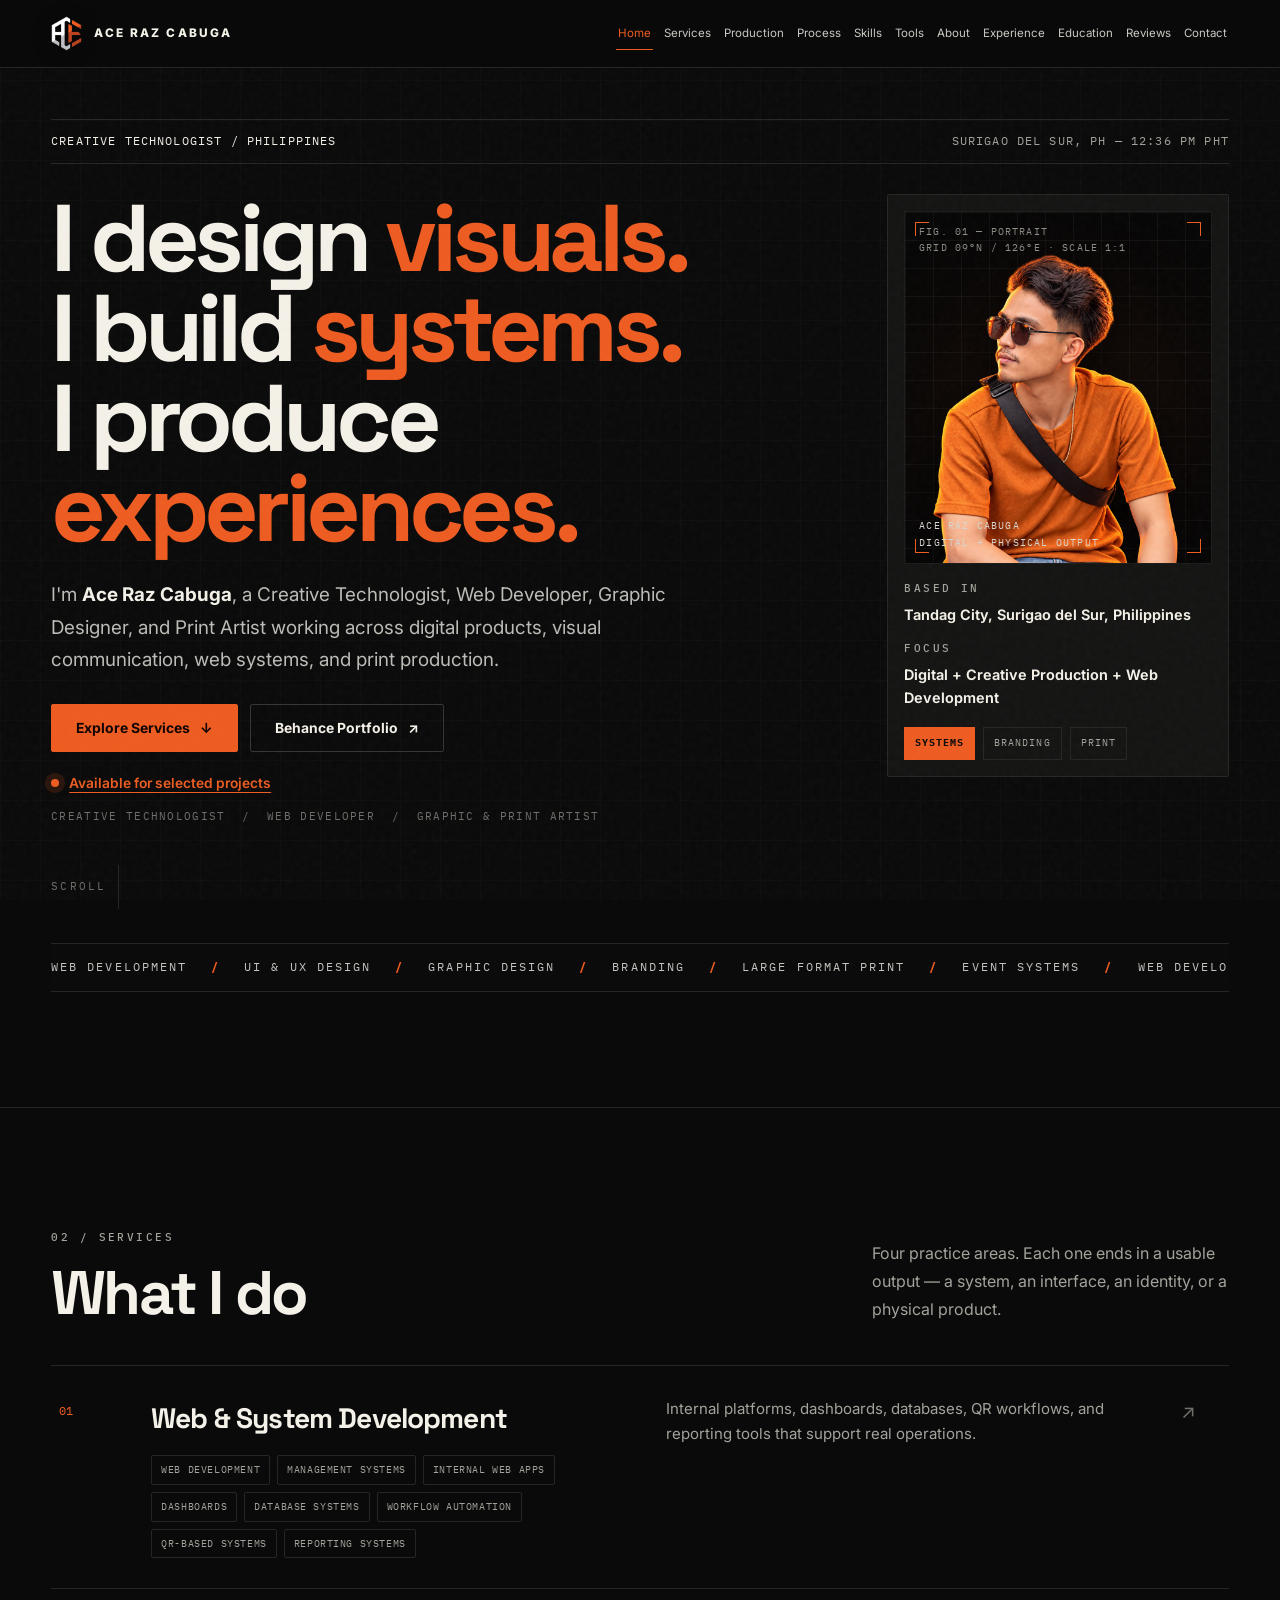
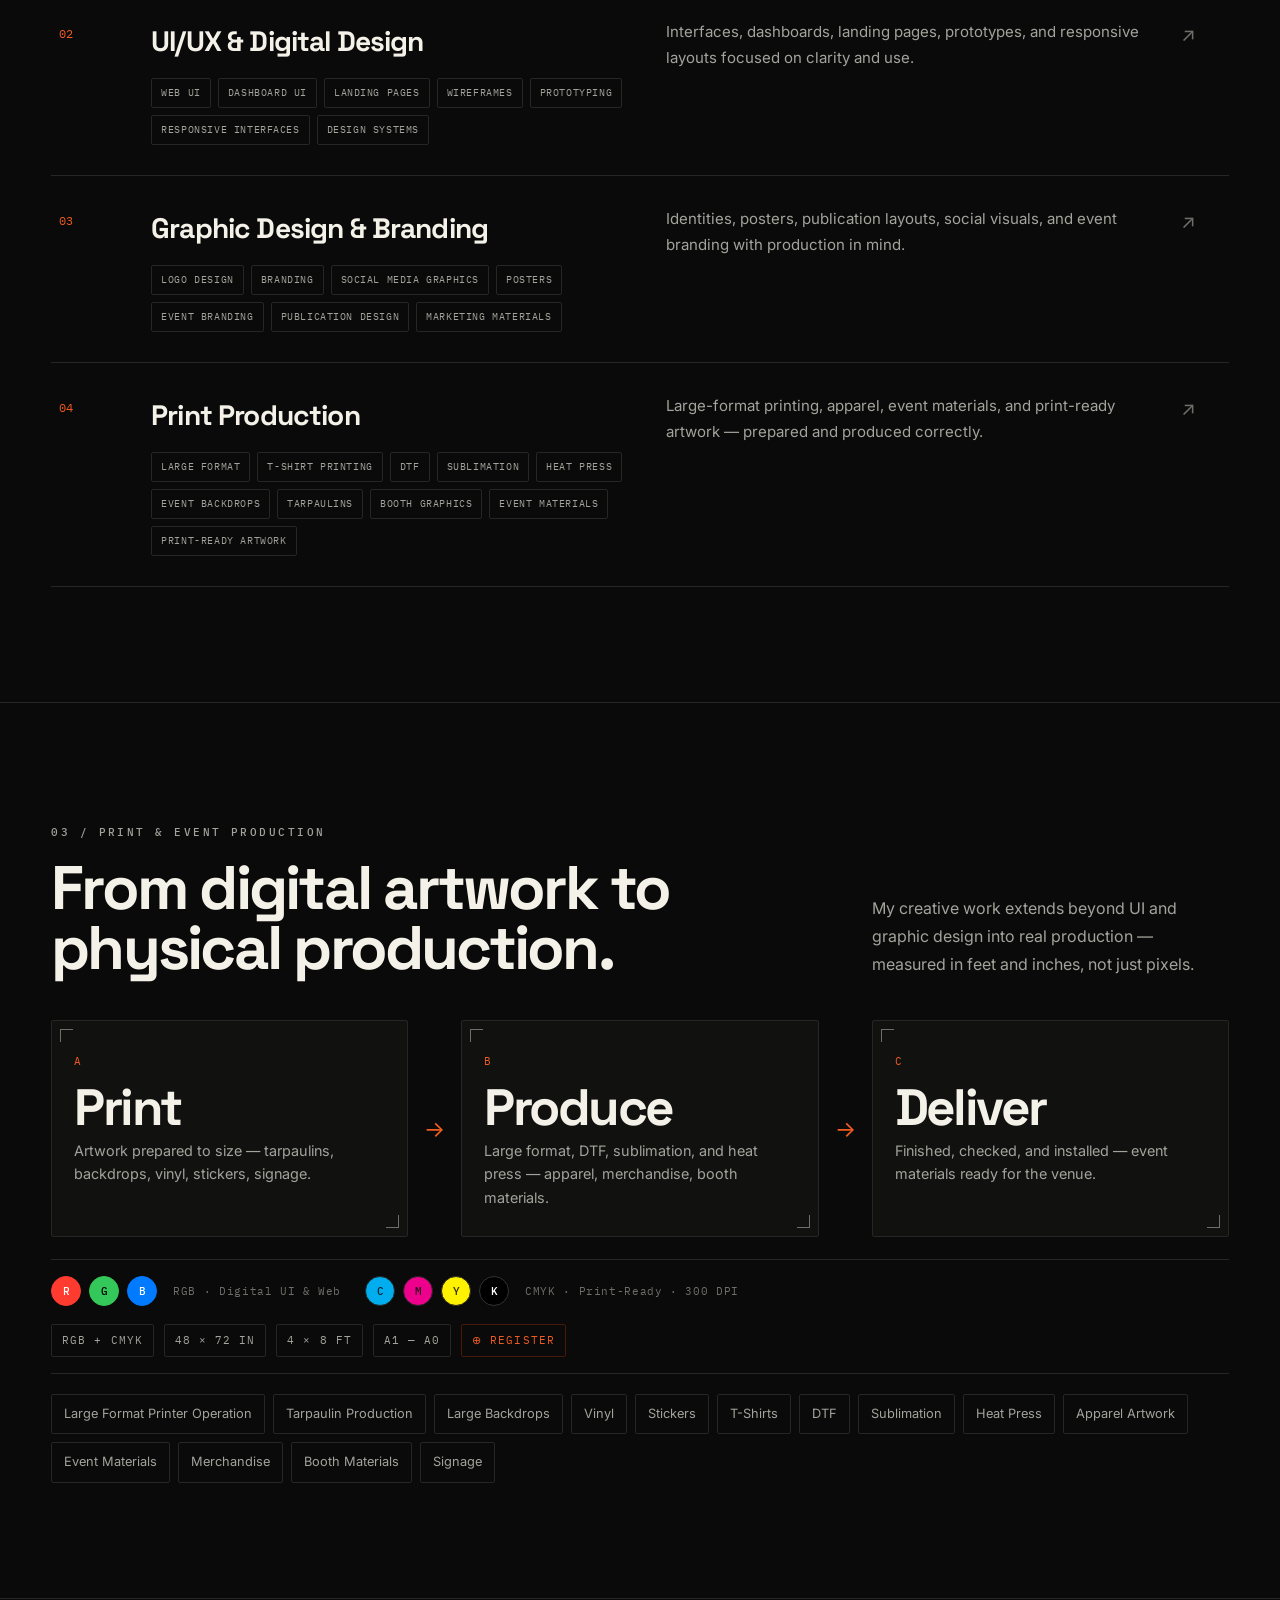
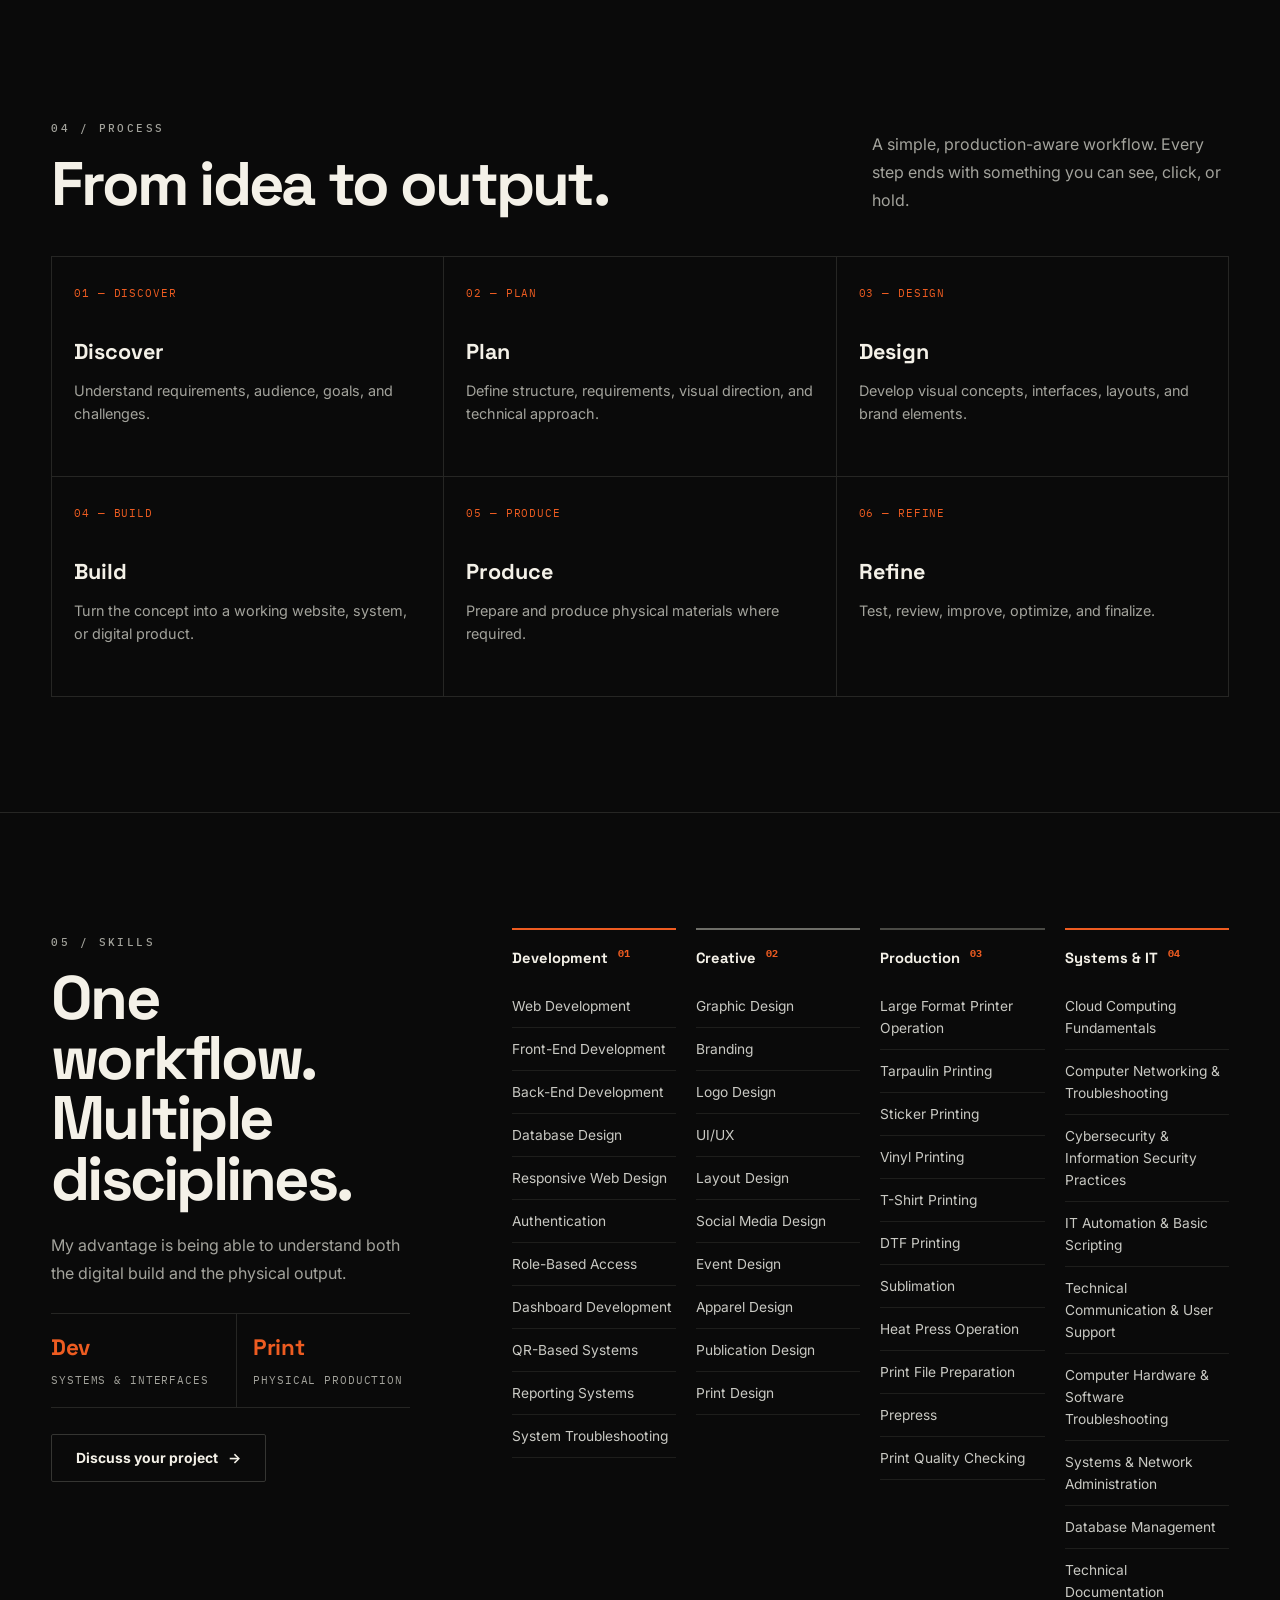
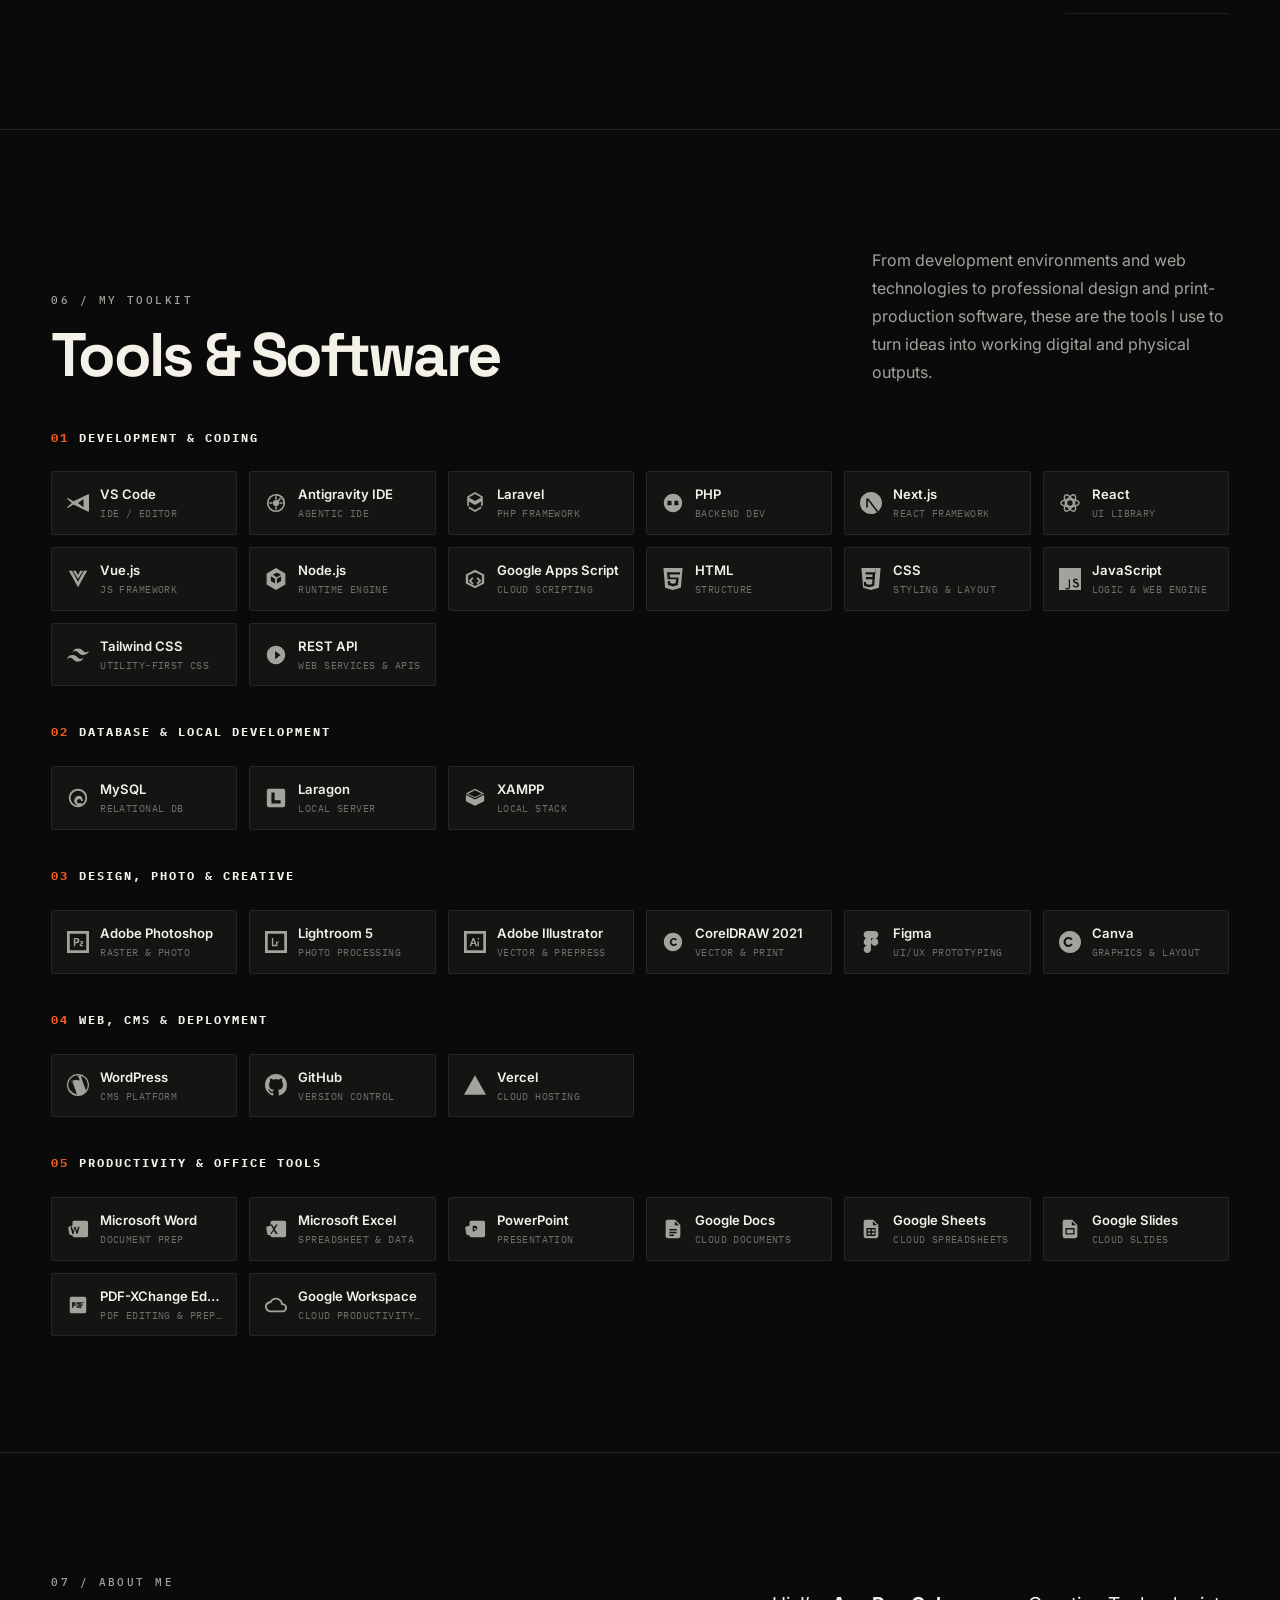
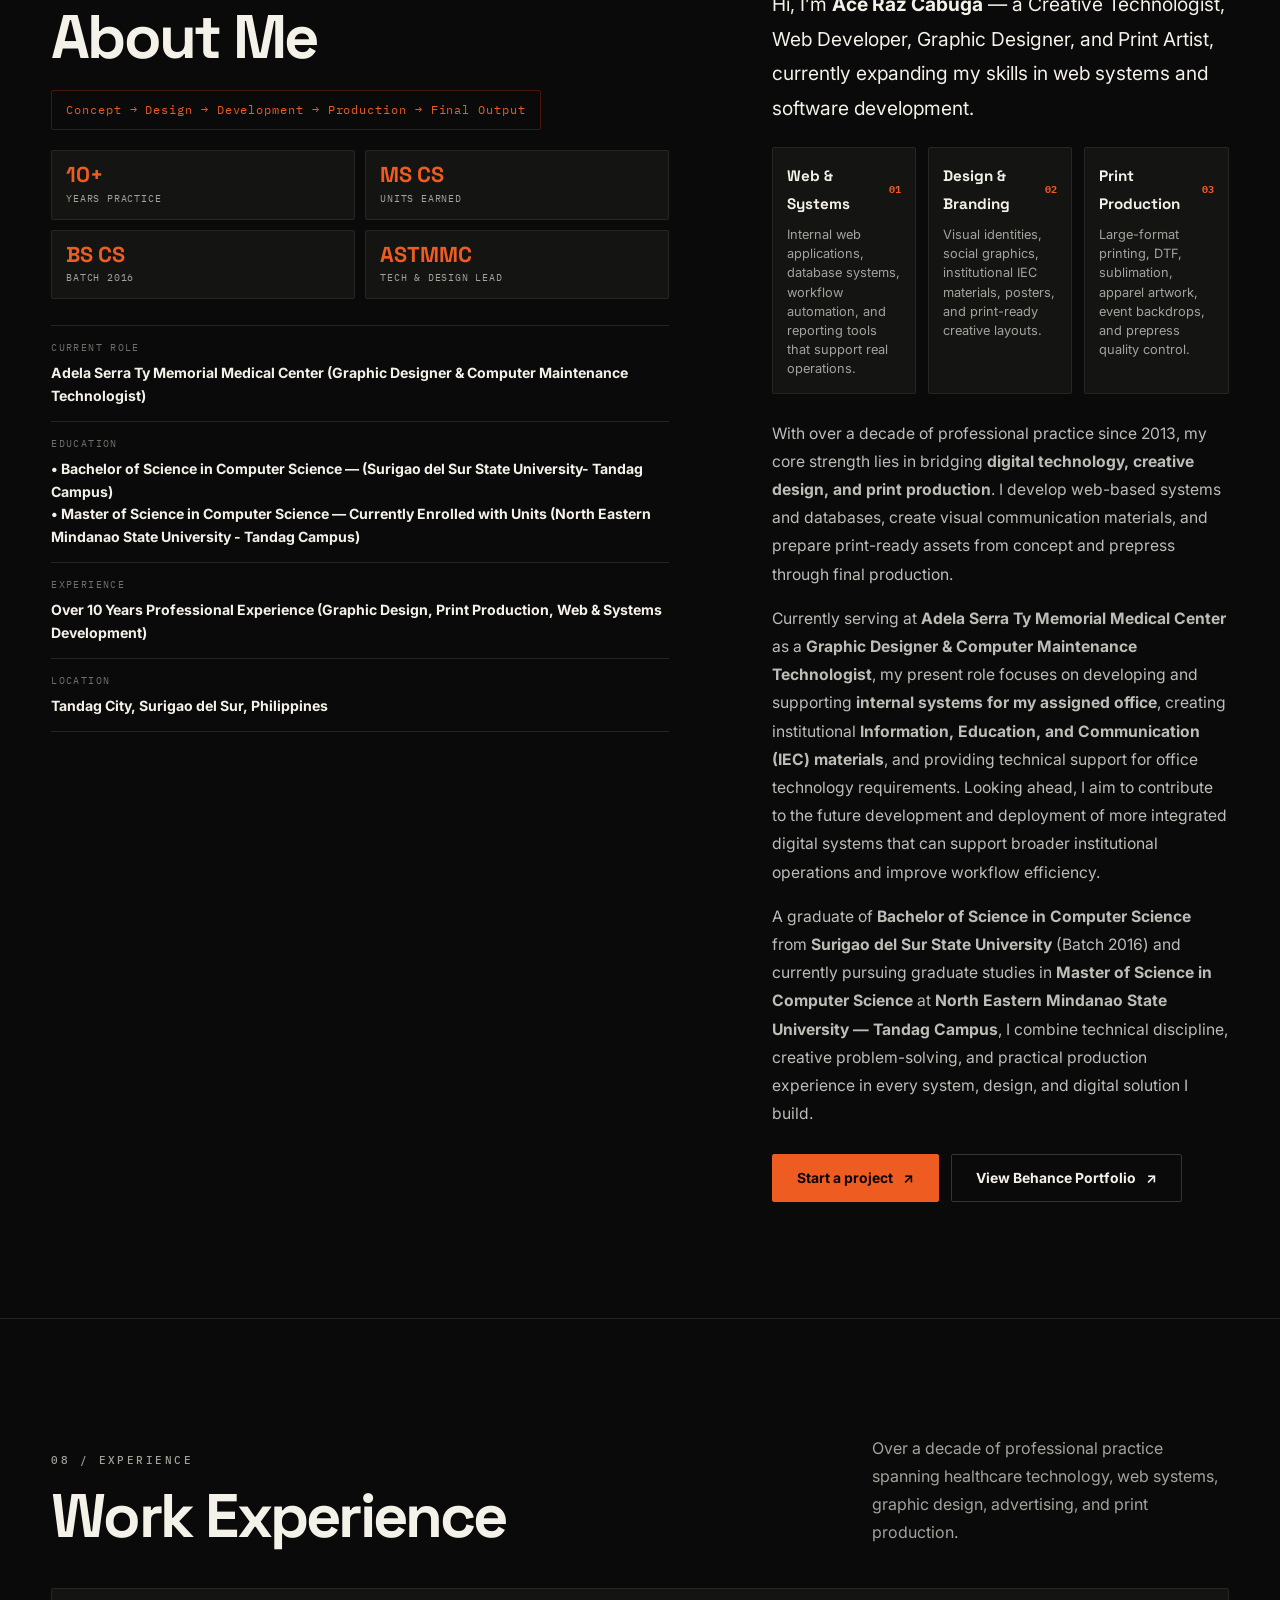
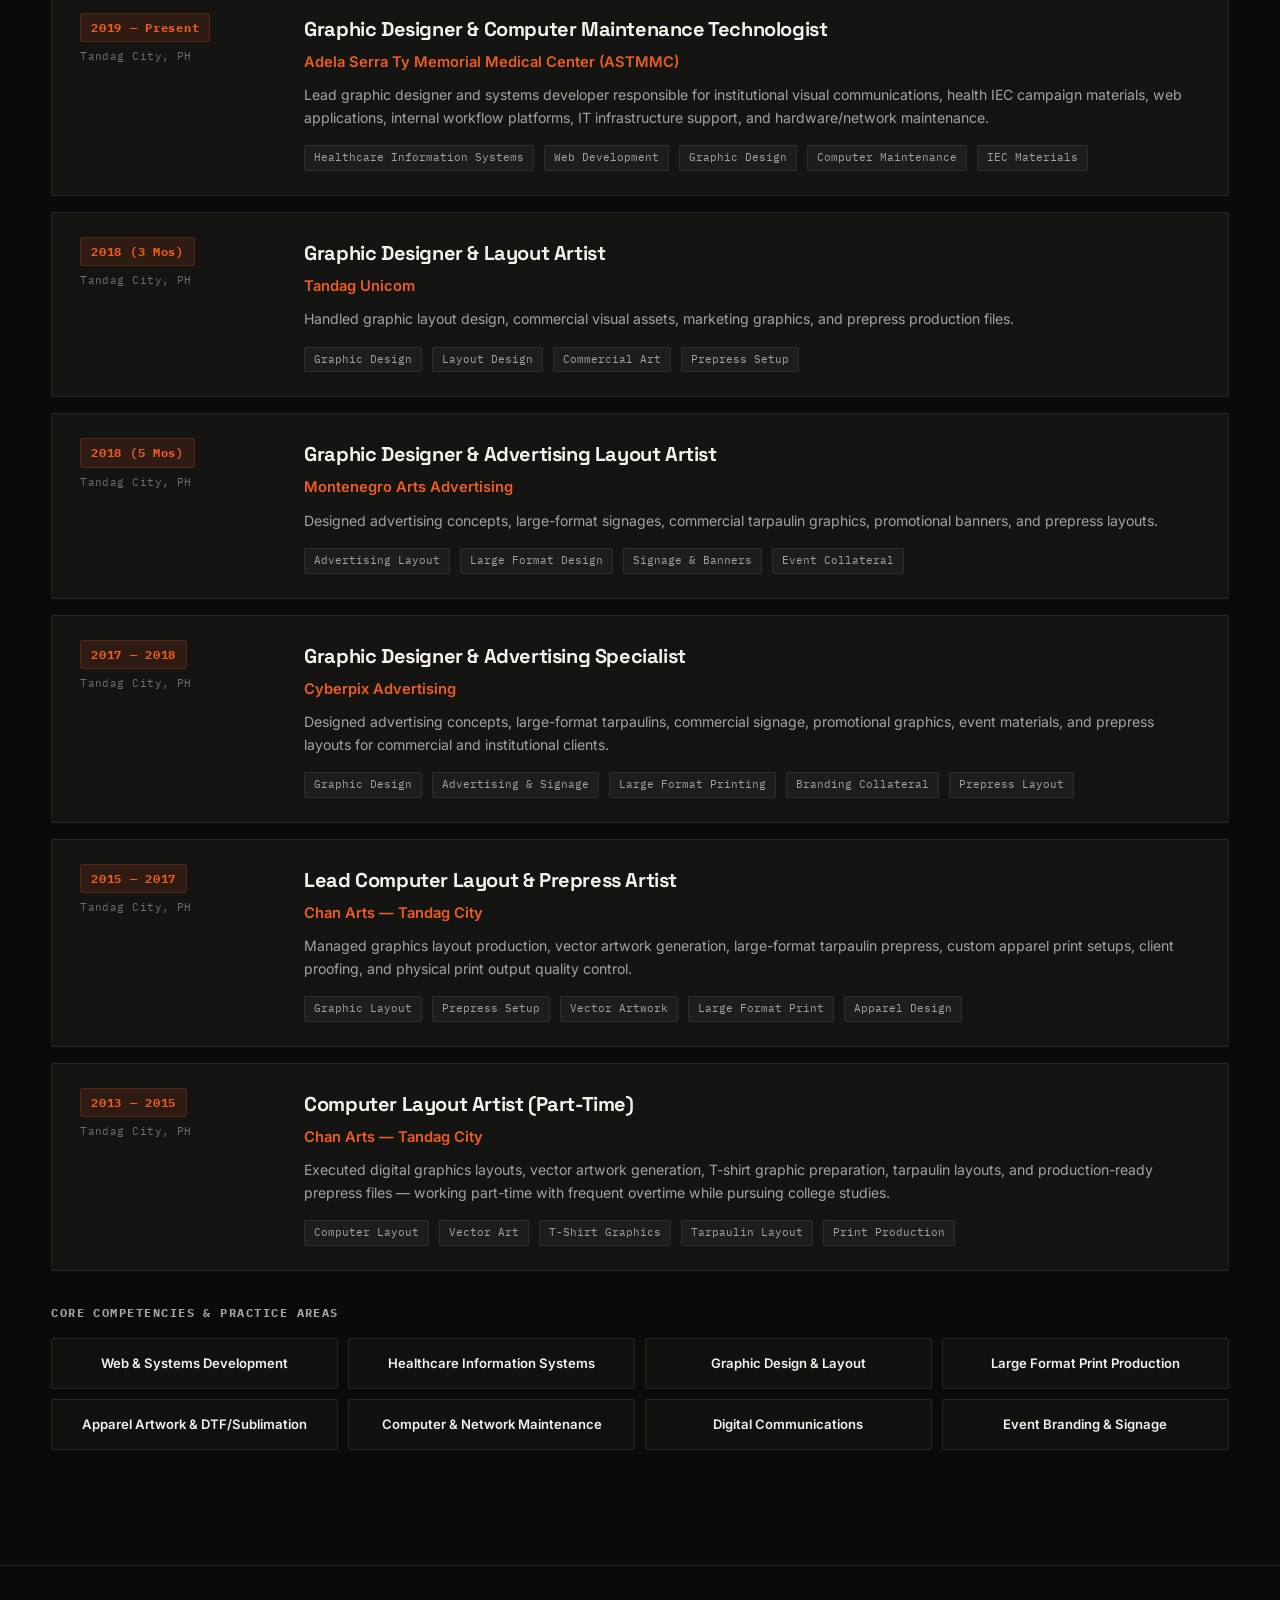
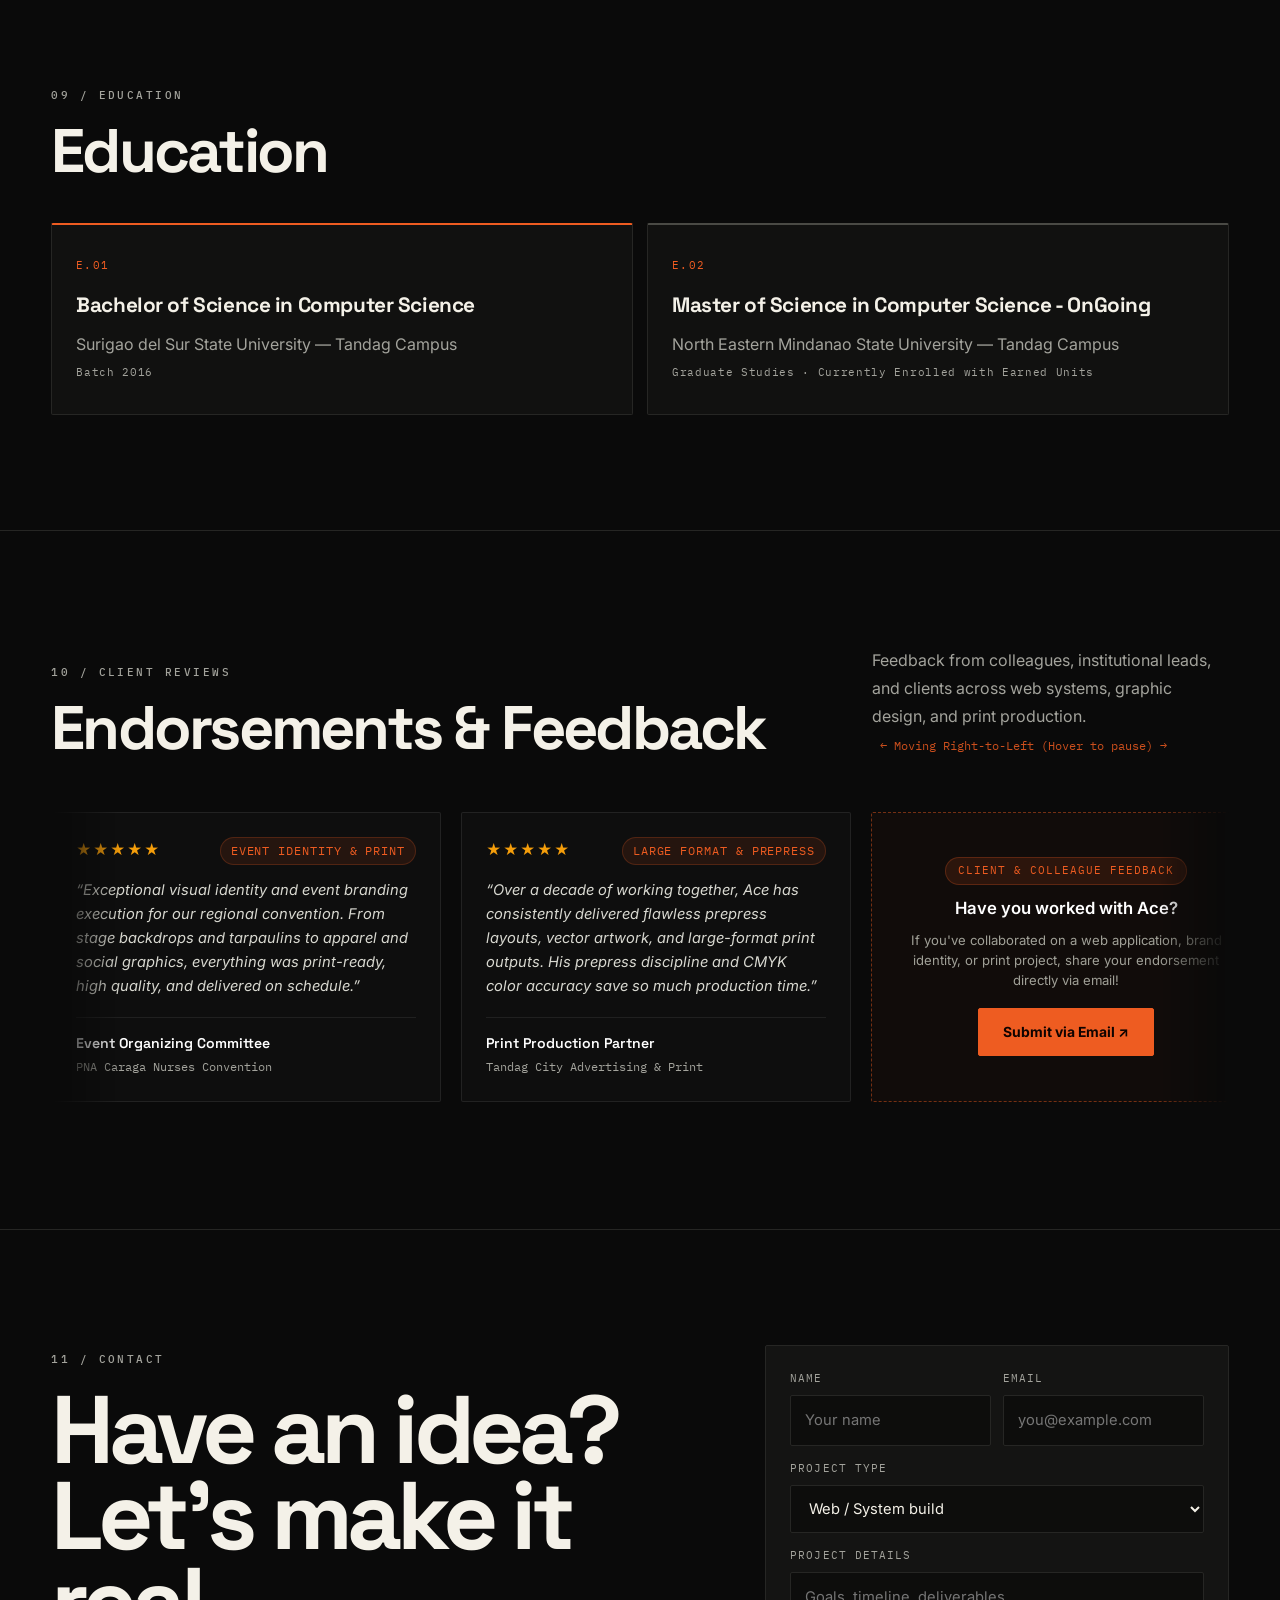
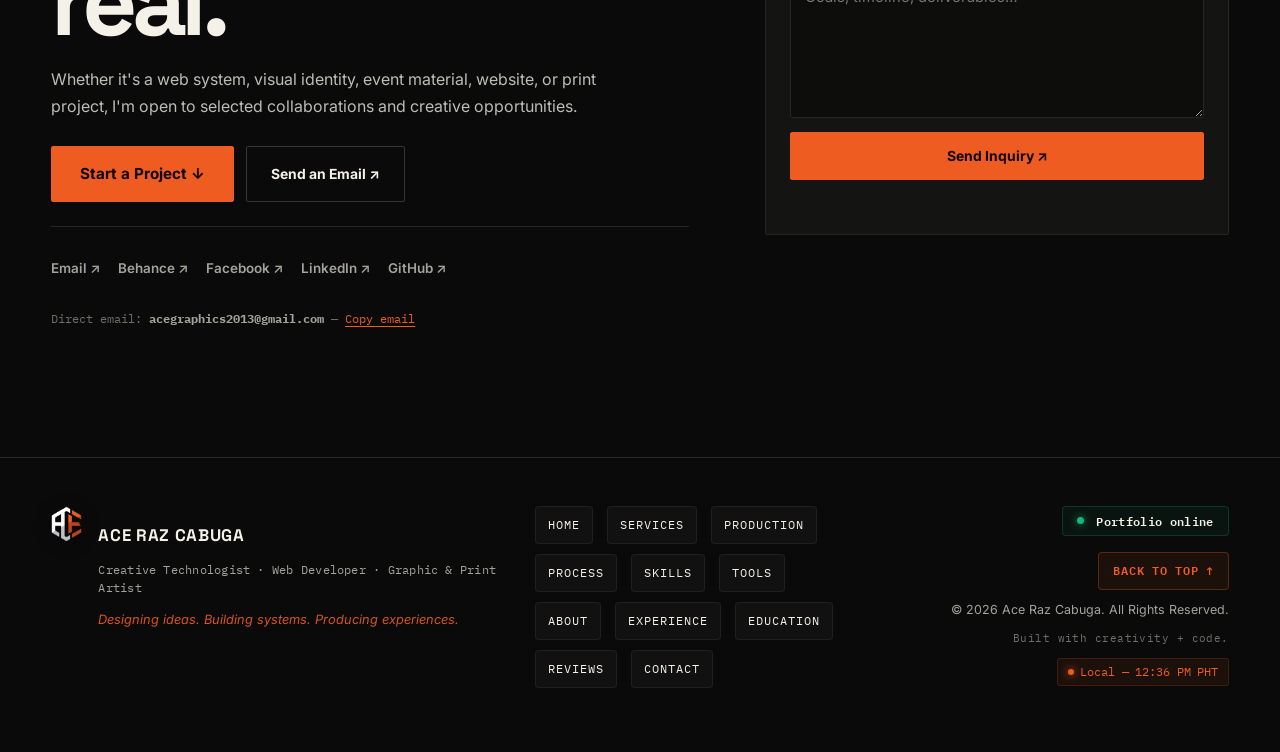
==== commit a70fef8c: "Change Full-Stack Developer title to Web Developer across portfolio site" ====
--- a/index.html
+++ b/index.html
@@ -4,20 +4,20 @@
 <head>
   <meta charset="UTF-8" />
   <meta name="viewport" content="width=device-width, initial-scale=1.0" />
-  <title>Ace Raz Cabuga | Creative Technologist &amp; Full-Stack Developer</title>
+  <title>Ace Raz Cabuga | Creative Technologist &amp; Web Developer</title>
   <meta name="description"
-    content="Ace Raz Cabuga is a Creative Technologist, Full-Stack Developer, Graphic Designer, and Print Artist specializing in web systems, visual design, branding, and print production." />
+    content="Ace Raz Cabuga is a Creative Technologist, Web Developer, Graphic Designer, and Print Artist specializing in web systems, visual design, branding, and print production." />
   <meta name="theme-color" content="#0a0a0a" />
   <link rel="canonical" href="https://example.com/" />
-  <meta property="og:title" content="Ace Raz Cabuga | Creative Technologist &amp; Full-Stack Developer" />
+  <meta property="og:title" content="Ace Raz Cabuga | Creative Technologist &amp; Web Developer" />
   <meta property="og:description"
     content="Web systems, visual design, branding, and print production. Designing ideas. Building systems. Producing experiences." />
   <meta property="og:type" content="website" />
   <meta property="og:url" content="https://example.com/" />
   <meta name="twitter:card" content="summary_large_image" />
-  <meta name="twitter:title" content="Ace Raz Cabuga | Creative Technologist &amp; Full-Stack Developer" />
+  <meta name="twitter:title" content="Ace Raz Cabuga | Creative Technologist &amp; Web Developer" />
   <meta name="twitter:description"
-    content="Full-Stack Development · Web Systems · UI/UX · Graphic Design · Branding · Print Production." />
+    content="Web Development · Web Systems · UI/UX · Graphic Design · Branding · Print Production." />
   <link rel="icon" type="image/png" href="assets/images/logo.png" />
   <link rel="preconnect" href="https://fonts.googleapis.com" />
   <link rel="preconnect" href="https://fonts.gstatic.com" crossorigin />
@@ -91,7 +91,7 @@
             I produce <span>experiences.</span>
           </h1>
           <p class="hero-lead reveal">
-            I'm <strong>Ace Raz Cabuga</strong>, a Creative Technologist, Full-Stack Developer,
+            I'm <strong>Ace Raz Cabuga</strong>, a Creative Technologist, Web Developer,
             Graphic Designer, and Print Artist working across digital products, visual
             communication, web systems, and print production.
           </p>
@@ -103,7 +103,7 @@
             <span class="status-dot" aria-hidden="true"></span>
             <a href="#contact">Available for selected projects</a>
           </p>
-          <p class="hero-roles reveal">Creative Technologist&nbsp;&nbsp;/&nbsp;&nbsp;Full-Stack
+          <p class="hero-roles reveal">Creative Technologist&nbsp;&nbsp;/&nbsp;&nbsp;Web
             Developer&nbsp;&nbsp;/&nbsp;&nbsp;Graphic &amp; Print Artist</p>
         </div>
 
@@ -151,19 +151,19 @@
       <!-- Identity strip (Continuous Marquee) -->
       <div class="ticker reveal" aria-label="Disciplines">
         <div class="ticker-track">
-          <span>Full-Stack Development</span><i aria-hidden="true">/</i><span>UI &amp; UX Design</span><i
+          <span>Web Development</span><i aria-hidden="true">/</i><span>UI &amp; UX Design</span><i
             aria-hidden="true">/</i><span>Graphic Design</span><i aria-hidden="true">/</i><span>Branding</span><i
             aria-hidden="true">/</i><span>Large Format Print</span><i aria-hidden="true">/</i><span>Event
             Systems</span><i aria-hidden="true">/</i>
-          <span>Full-Stack Development</span><i aria-hidden="true">/</i><span>UI &amp; UX Design</span><i
+          <span>Web Development</span><i aria-hidden="true">/</i><span>UI &amp; UX Design</span><i
             aria-hidden="true">/</i><span>Graphic Design</span><i aria-hidden="true">/</i><span>Branding</span><i
             aria-hidden="true">/</i><span>Large Format Print</span><i aria-hidden="true">/</i><span>Event
             Systems</span><i aria-hidden="true">/</i>
-          <span>Full-Stack Development</span><i aria-hidden="true">/</i><span>UI &amp; UX Design</span><i
+          <span>Web Development</span><i aria-hidden="true">/</i><span>UI &amp; UX Design</span><i
             aria-hidden="true">/</i><span>Graphic Design</span><i aria-hidden="true">/</i><span>Branding</span><i
             aria-hidden="true">/</i><span>Large Format Print</span><i aria-hidden="true">/</i><span>Event
             Systems</span><i aria-hidden="true">/</i>
-          <span>Full-Stack Development</span><i aria-hidden="true">/</i><span>UI &amp; UX Design</span><i
+          <span>Web Development</span><i aria-hidden="true">/</i><span>UI &amp; UX Design</span><i
             aria-hidden="true">/</i><span>Graphic Design</span><i aria-hidden="true">/</i><span>Branding</span><i
             aria-hidden="true">/</i><span>Large Format Print</span><i aria-hidden="true">/</i><span>Event
             Systems</span><i aria-hidden="true">/</i>
@@ -186,7 +186,7 @@
           <span class="service-index">01</span>
           <div>
             <h3>Web &amp; System Development</h3>
-            <div class="service-tags"><span>Full-Stack Development</span><span>Management Systems</span><span>Internal
+            <div class="service-tags"><span>Web Development</span><span>Management Systems</span><span>Internal
                 Web
                 Apps</span><span>Dashboards</span><span>Database Systems</span><span>Workflow
                 Automation</span><span>QR-Based Systems</span><span>Reporting Systems</span></div>
@@ -351,7 +351,7 @@
         <div class="skill-group reveal">
           <h3>Development <sup>01</sup></h3>
           <ul>
-            <li>Full-Stack Web Development</li>
+            <li>Web Development</li>
             <li>Front-End Development</li>
             <li>Back-End Development</li>
             <li>Database Design</li>
@@ -962,7 +962,7 @@
       <div class="about-copy reveal">
         <p class="lead">
           Hi, I’m <strong>Ace Raz Cabuga</strong> — a Creative Technologist, Web Developer, Graphic Designer, and Print
-          Artist, currently expanding my skills in full-stack development.
+          Artist, currently expanding my skills in web systems and software development.
         </p>
 
         <!-- 3 Practice Area Highlight Cards -->
@@ -1167,7 +1167,7 @@
       <div class="practice-areas reveal">
         <h4 class="practice-title">Core Competencies &amp; Practice Areas</h4>
         <ul class="experience-grid">
-          <li>Full-Stack Web &amp; Systems</li>
+          <li>Web &amp; Systems Development</li>
           <li>Healthcare Information Systems</li>
           <li>Graphic Design &amp; Layout</li>
           <li>Large Format Print Production</li>
@@ -1364,7 +1364,7 @@
         height="44" />
       <div>
         <p class="footer-title">ACE RAZ CABUGA</p>
-        <p class="footer-subtitle">Creative Technologist · Full-Stack Developer · Graphic &amp; Print Artist</p>
+        <p class="footer-subtitle">Creative Technologist · Web Developer · Graphic &amp; Print Artist</p>
         <p class="footer-tagline">Designing ideas. Building systems. Producing experiences.</p>
       </div>
     </div>
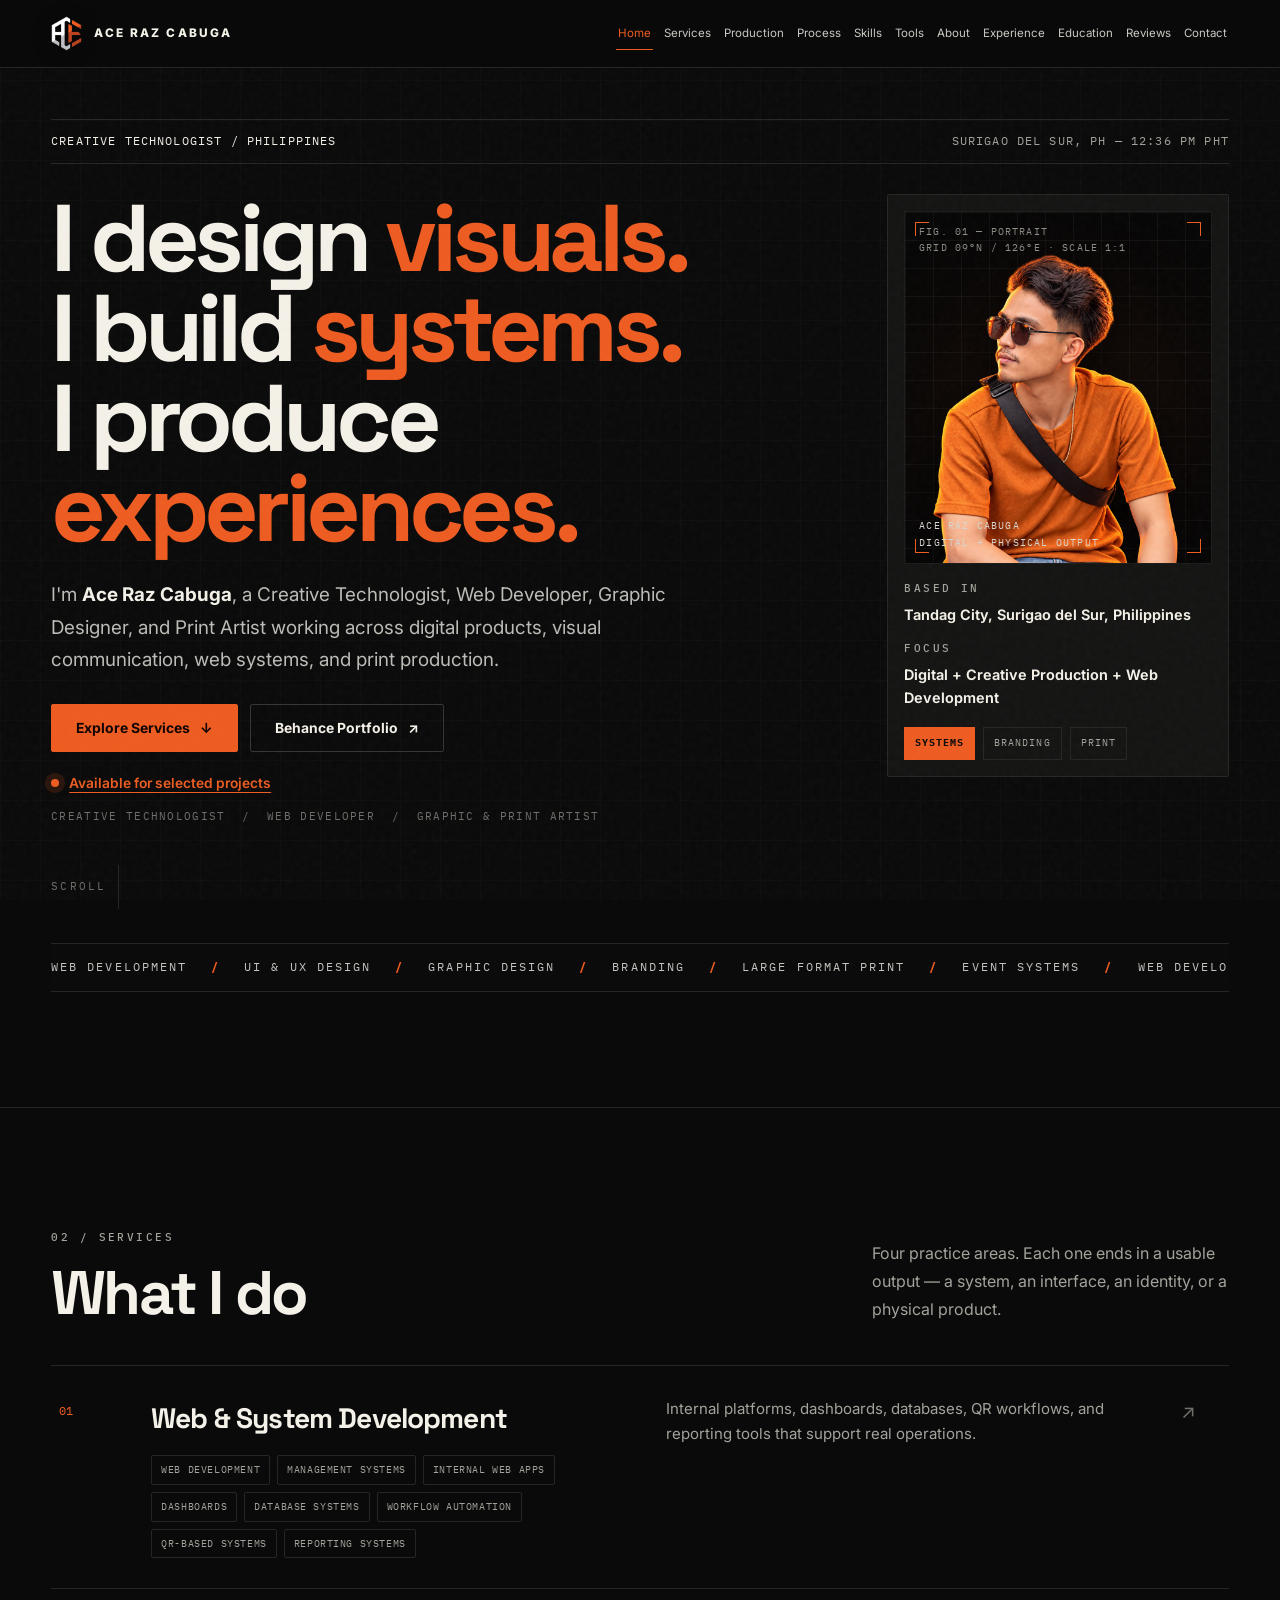
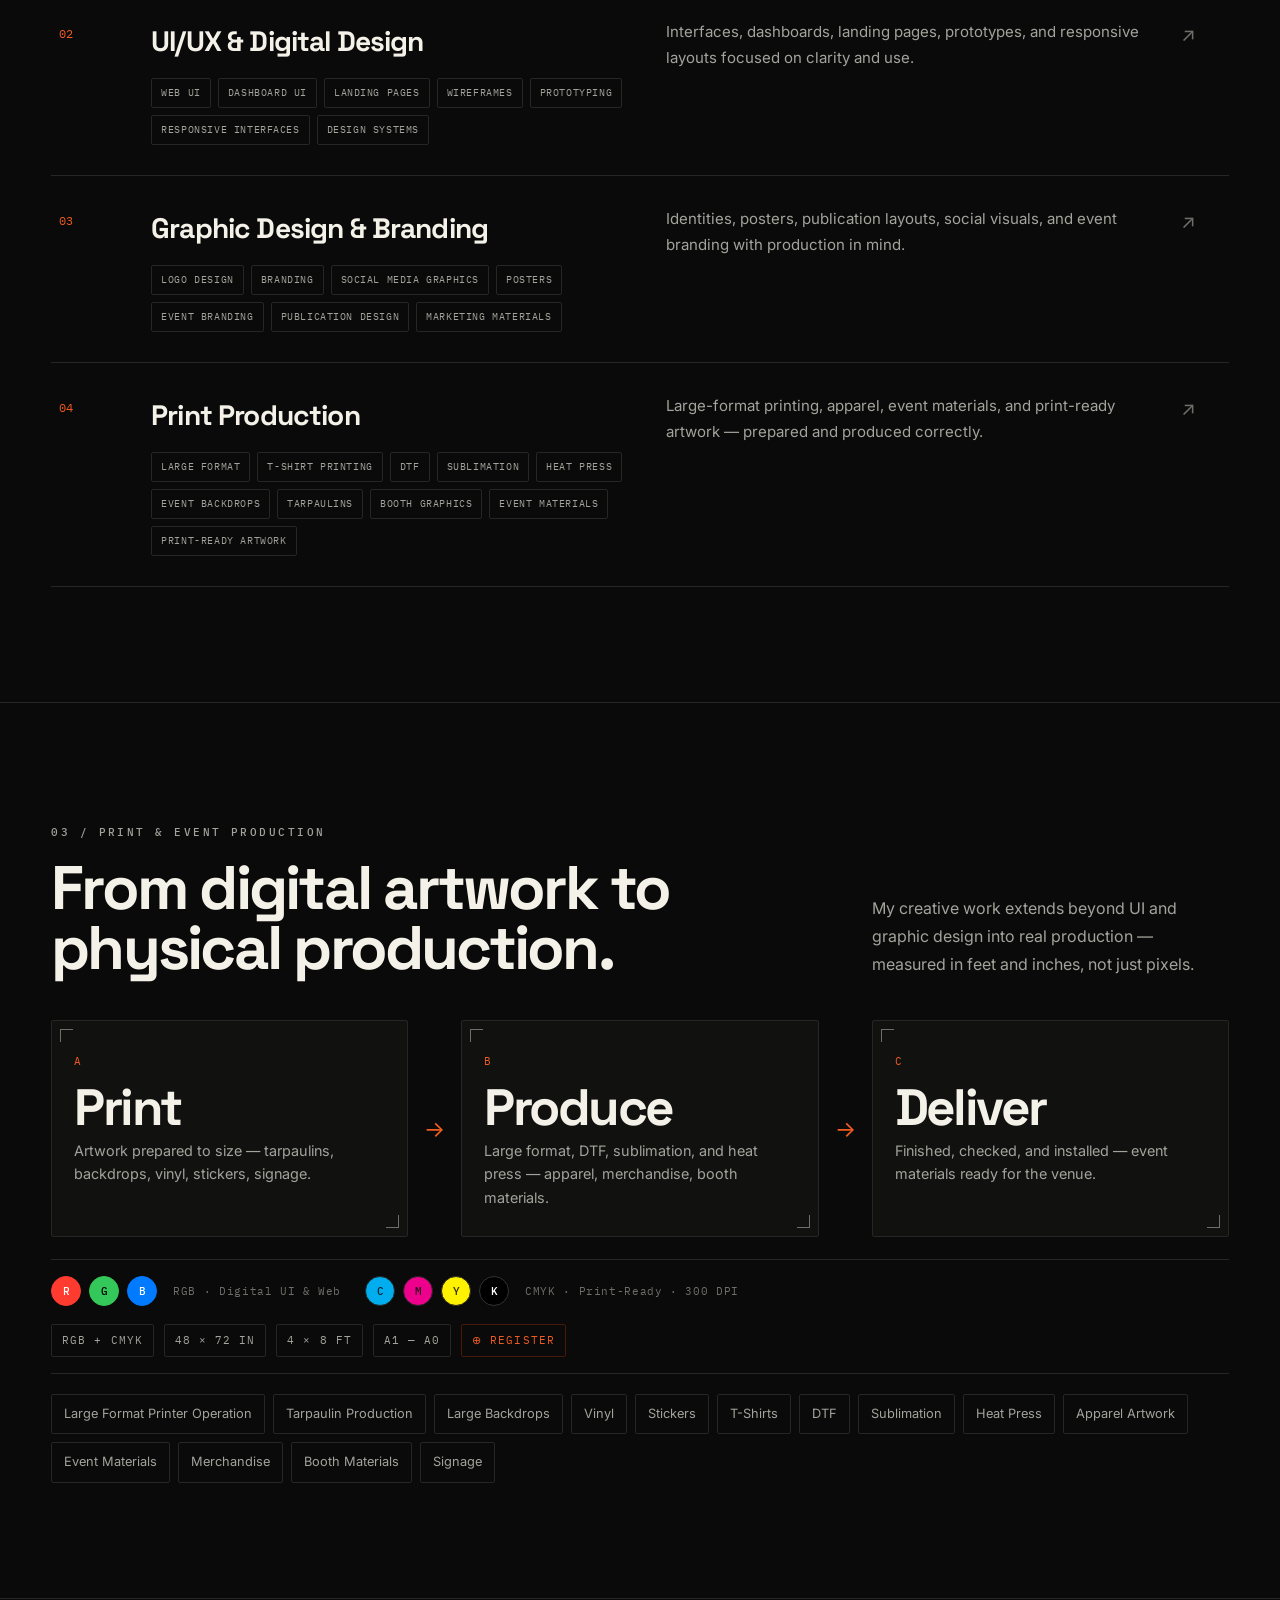
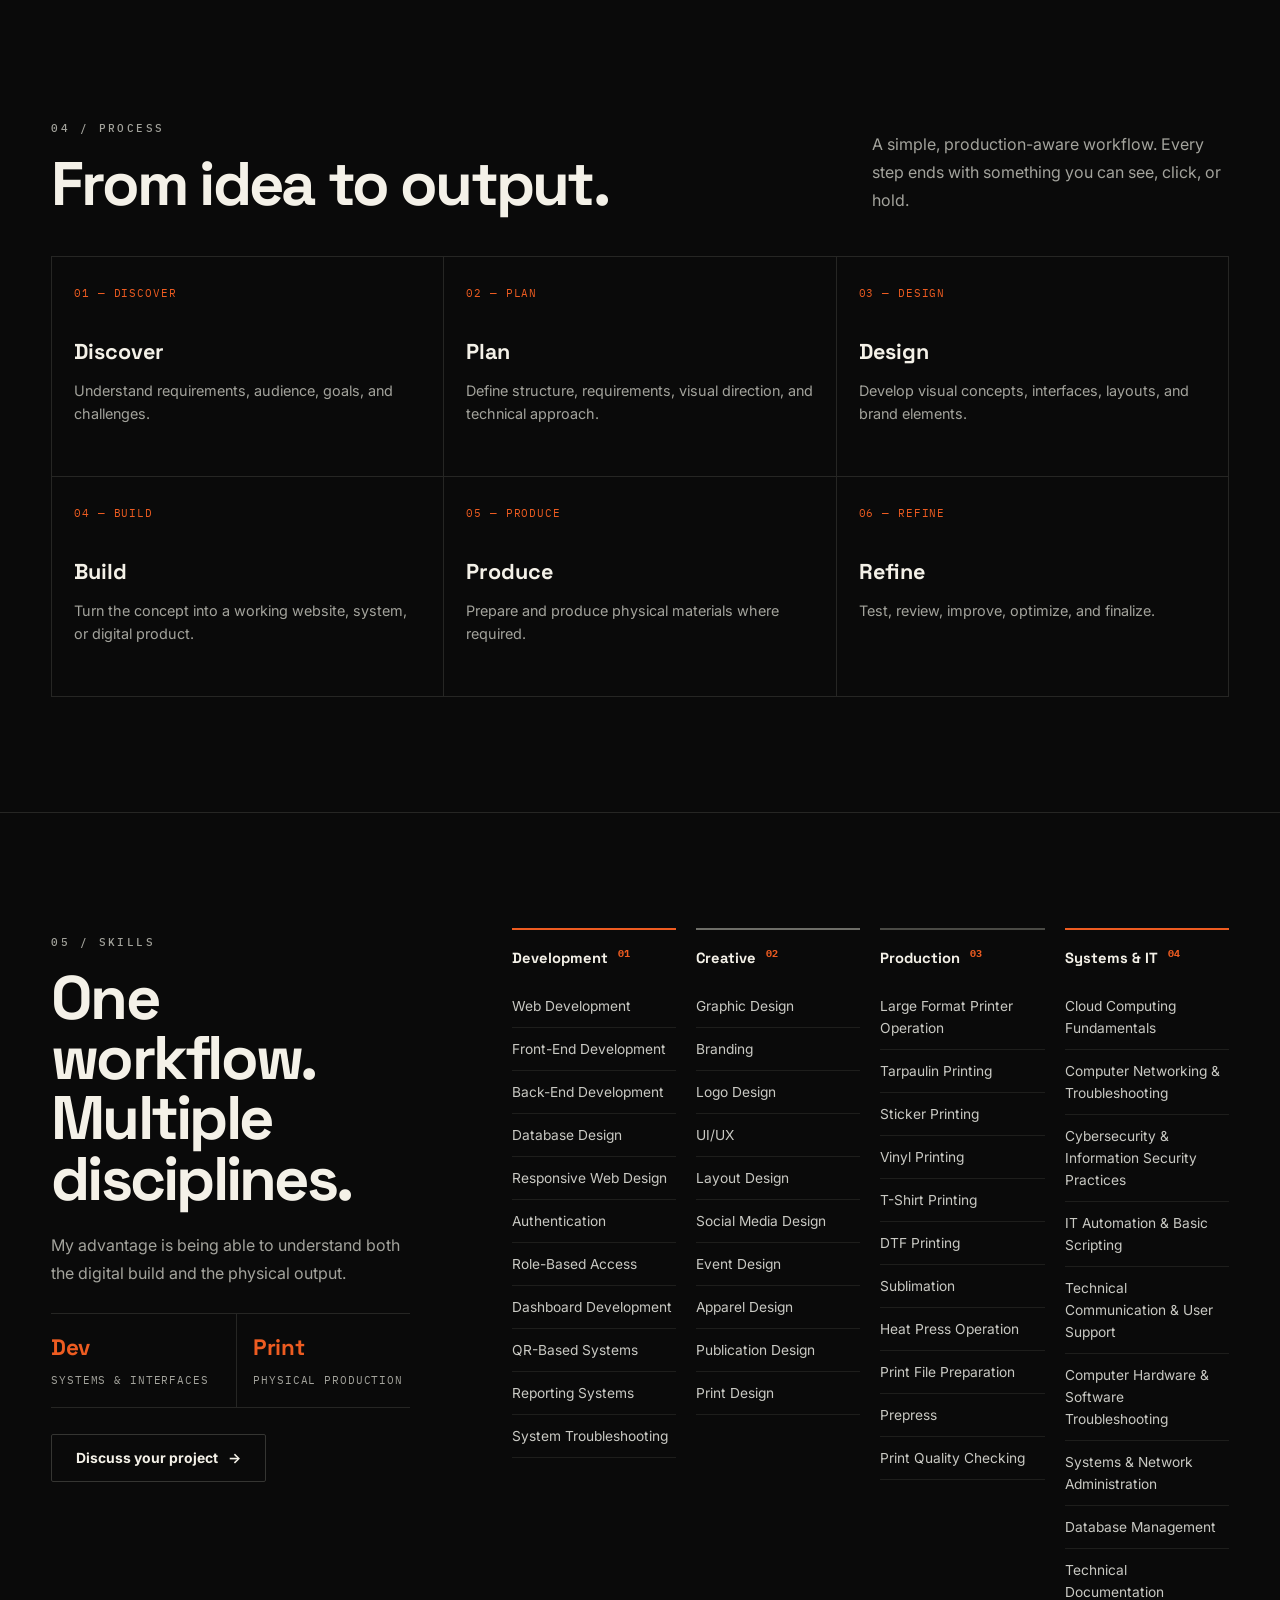
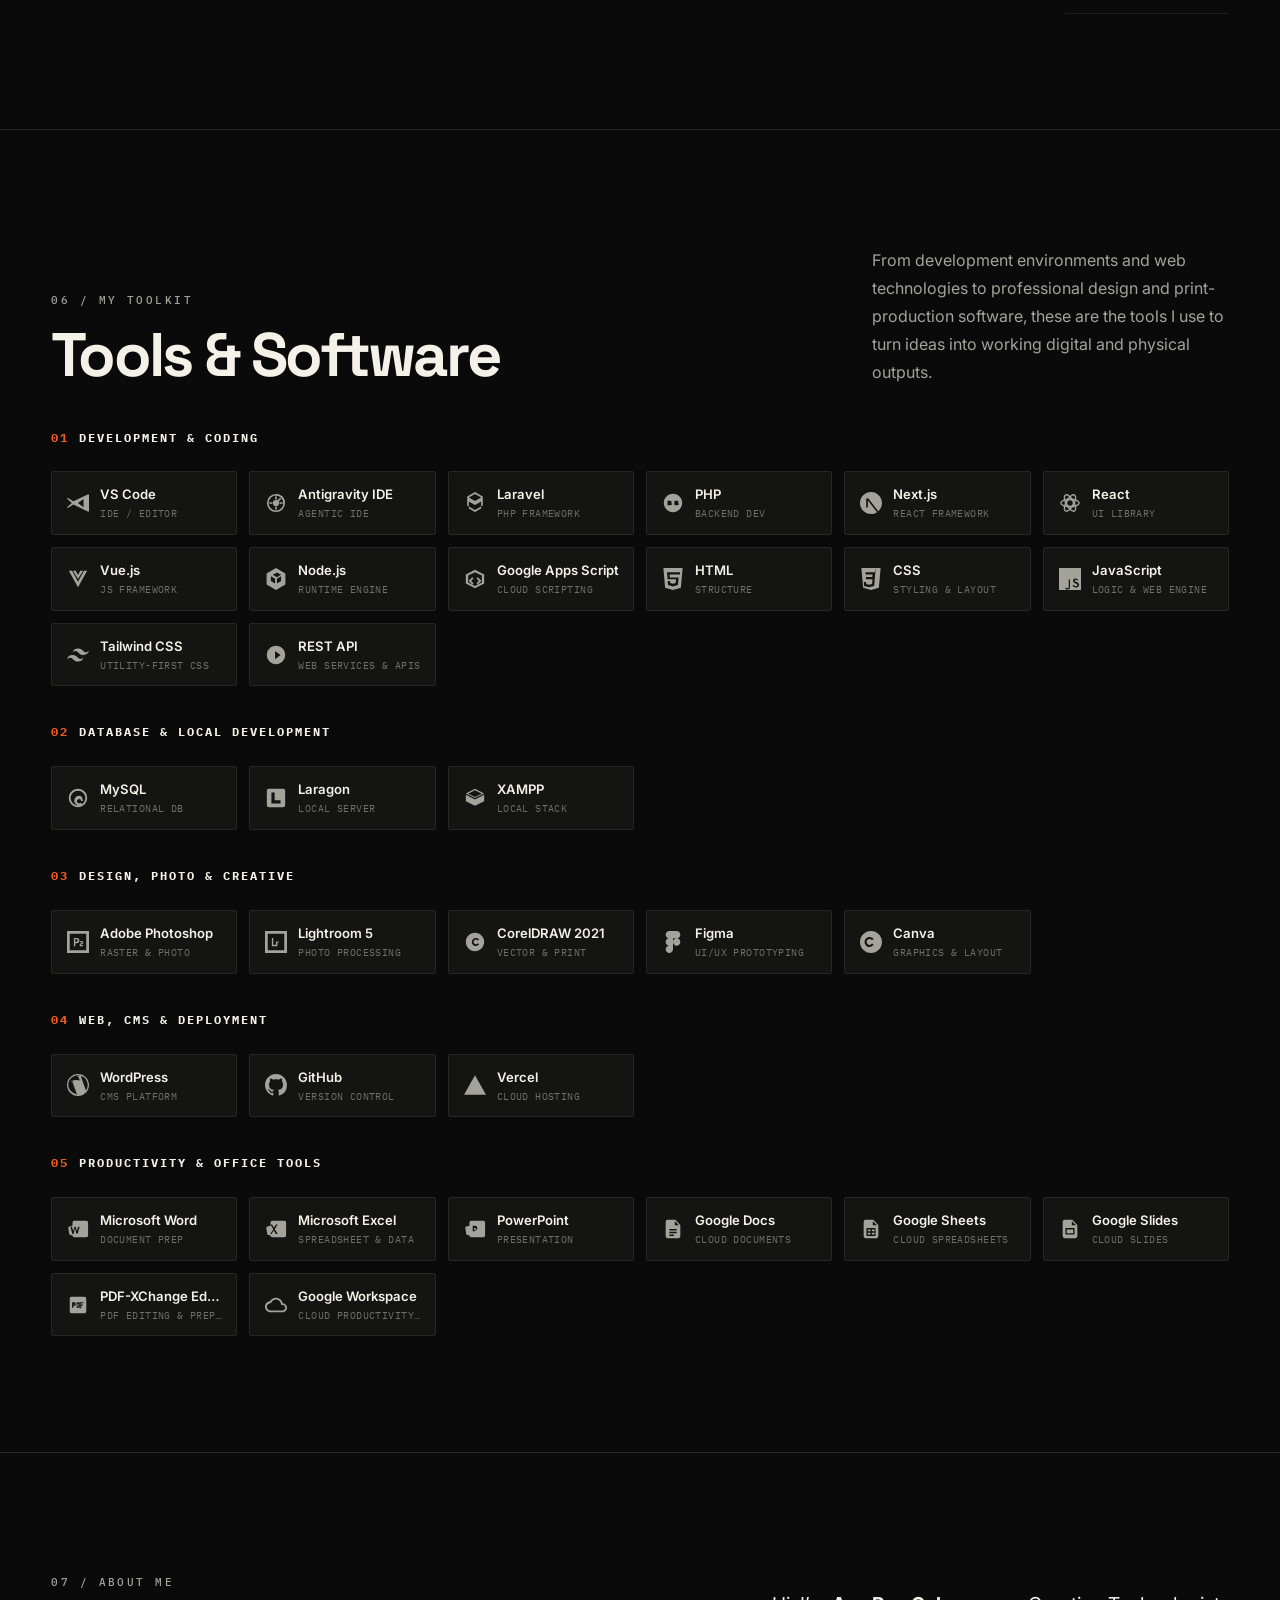
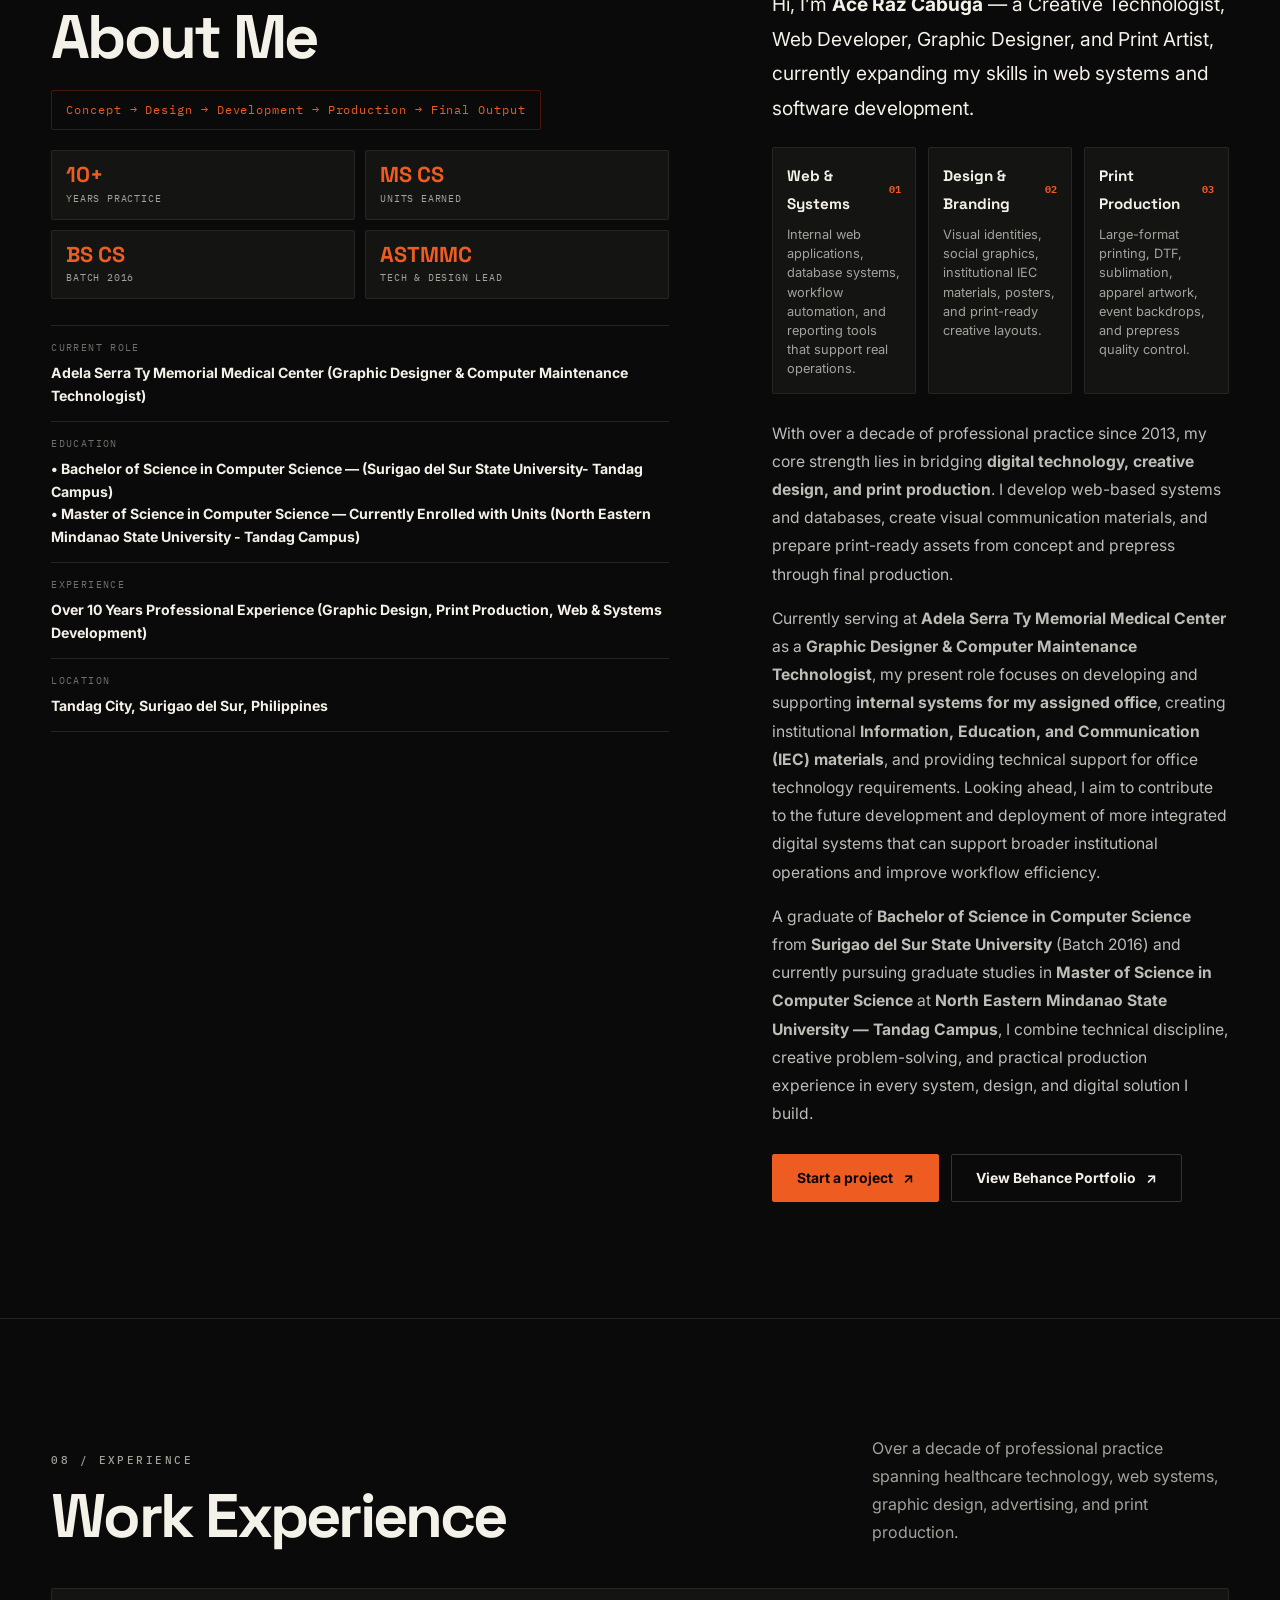
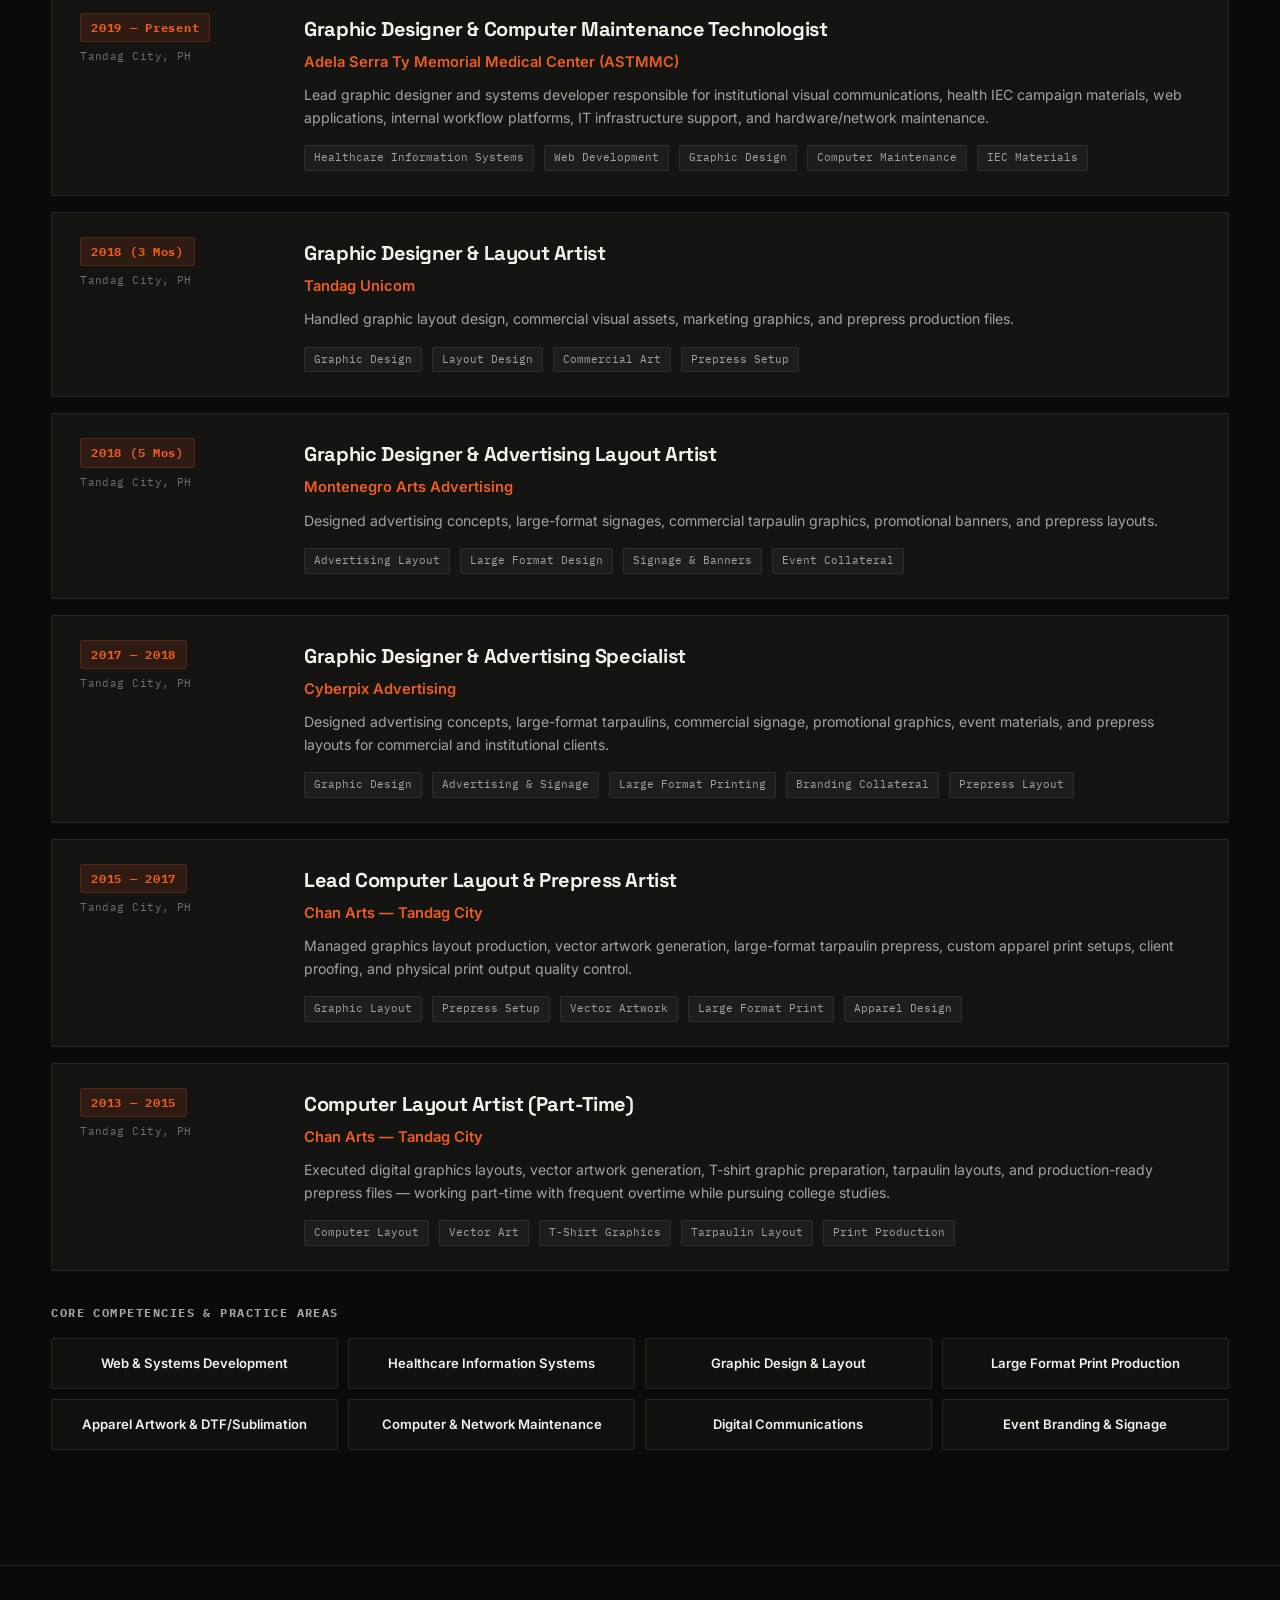
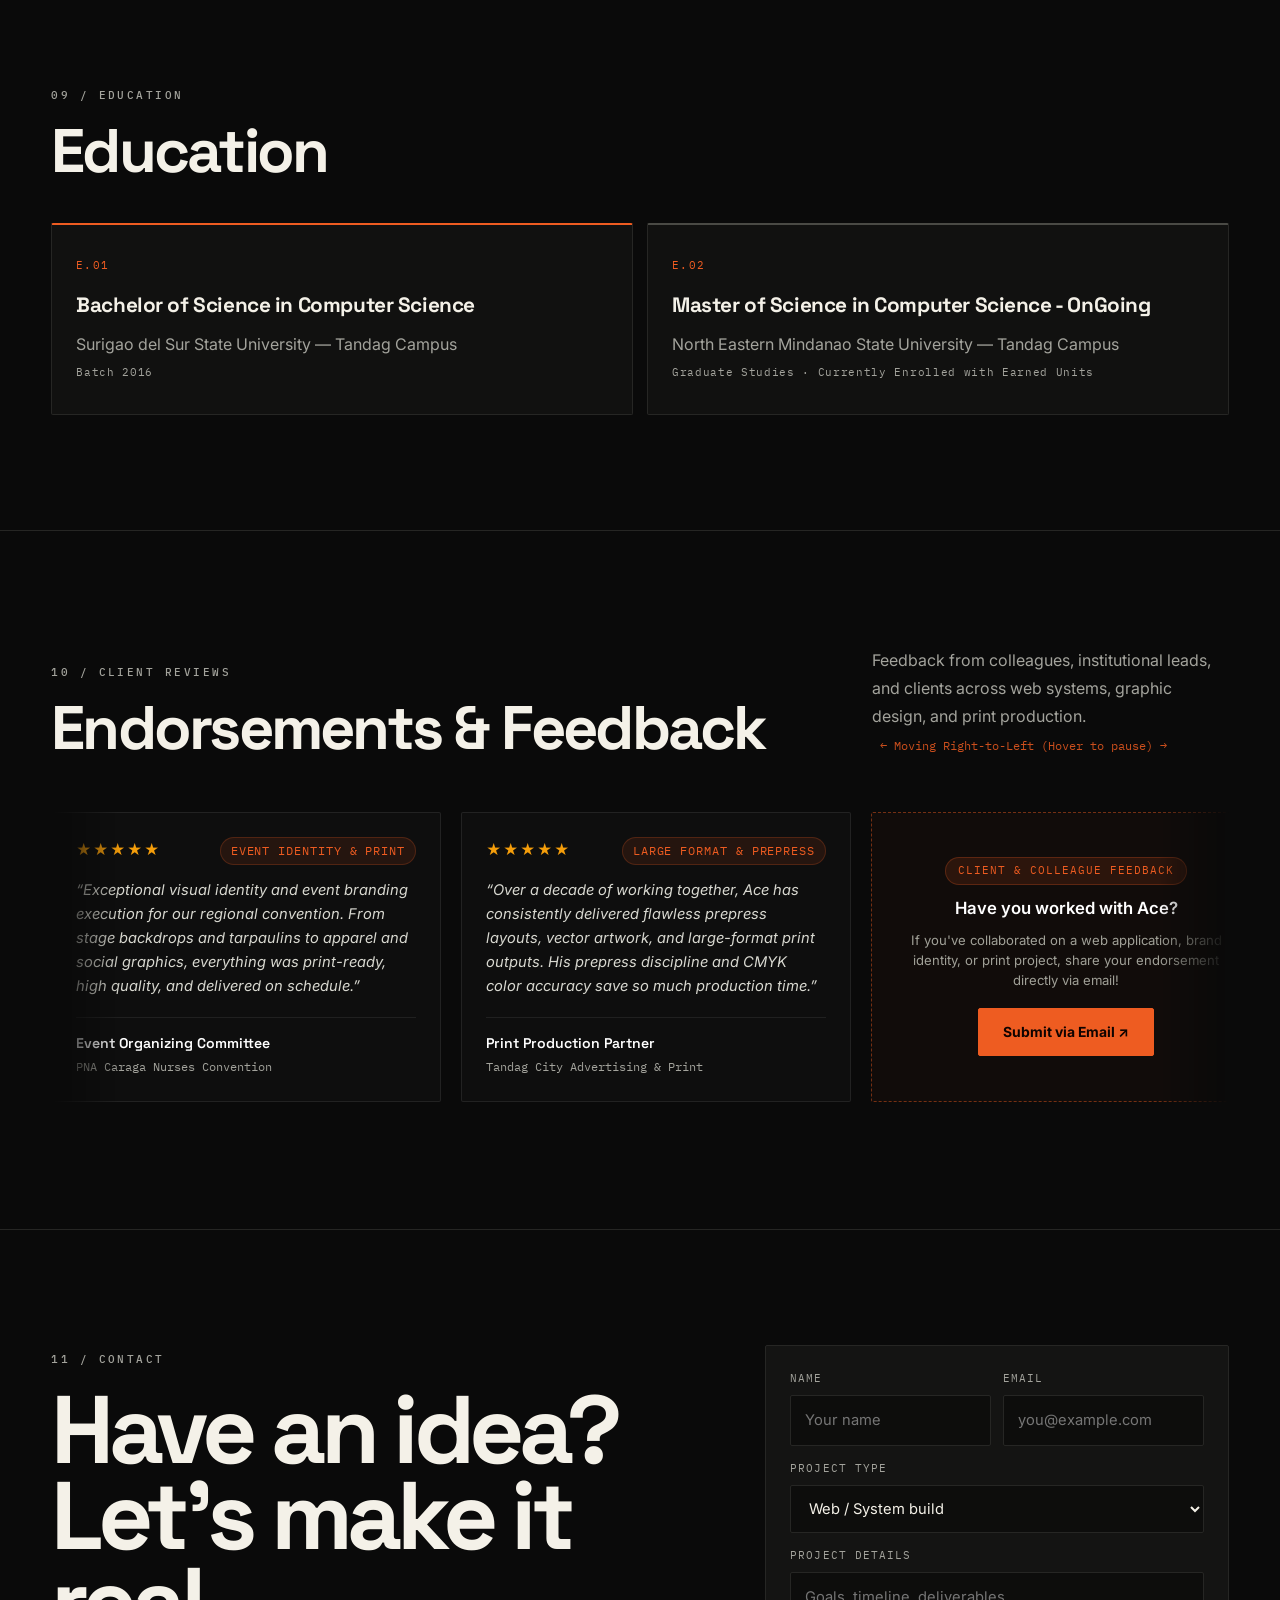
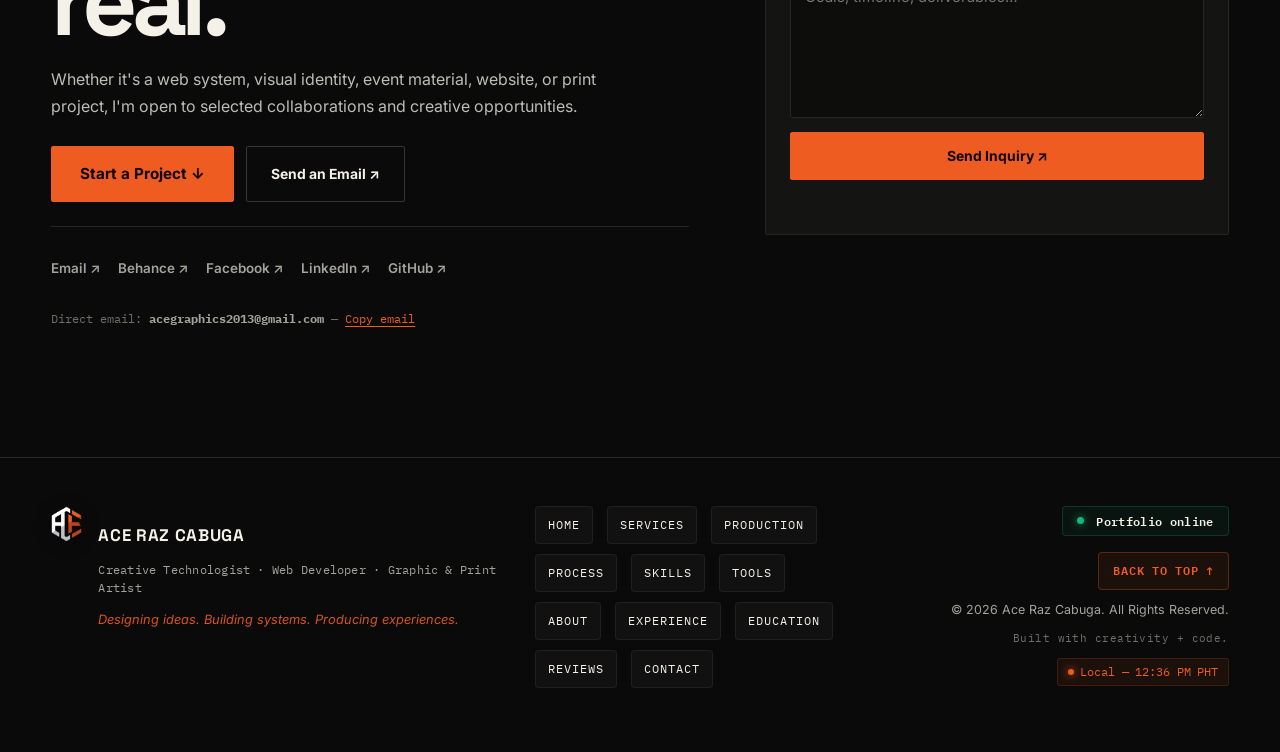
==== commit 1a0f2d5d: "Remove Adobe Illustrator from tools grid and project descriptions" ====
--- a/index.html
+++ b/index.html
@@ -700,19 +700,6 @@
             <div class="tool-tile-icon">
               <svg width="22" height="22" viewBox="0 0 24 24" fill="currentColor">
                 <path
-                  d="M0 0v24h24V0H0zm3 3h18v18H3V3zm6.36 4.5L6.1 16.5h1.75l.77-2.45h3.16l.77 2.45h1.75L11.04 7.5H9.36zm.84 2.23l1.1 3.48H9.1l1.1-3.48zM15.5 9.25a.88.88 0 100-1.75.88.88 0 000 1.75zm-.75 2.25h1.5v5h-1.5v-5z" />
-              </svg>
-            </div>
-            <div class="tool-tile-info">
-              <span class="tool-tile-name">Adobe Illustrator</span>
-              <span class="tool-tile-sub">Vector &amp; Prepress</span>
-            </div>
-          </div>
-
-          <div class="tool-tile">
-            <div class="tool-tile-icon">
-              <svg width="22" height="22" viewBox="0 0 24 24" fill="currentColor">
-                <path
                   d="M12 2C6.48 2 2 6.48 2 12s4.48 10 10 10 10-4.48 10-10S17.52 2 12 2zm1 14.5c-2.48 0-4.5-2.02-4.5-4.5S10.52 7.5 13 7.5c1.42 0 2.69.66 3.5 1.69l-1.48 1.15c-.47-.59-1.21-.96-2.02-.96-1.38 0-2.5 1.12-2.5 2.5s1.12 2.5 2.5 2.5c.81 0 1.55-.37 2.02-.96l1.48 1.15c-.81 1.03-2.08 1.69-3.5 1.69z" />
               </svg>
             </div>
@@ -1248,9 +1235,9 @@
               <h3>Have you worked with Ace?</h3>
               <p>If you've collaborated on a web application, brand identity, or print project, share your endorsement directly via email!</p>
               <div class="suggest-actions">
-                <a class="btn btn-primary btn-small" href="mailto:acegraphics2013@gmail.com?subject=Client%20Review%20%26%20Testimonial%20%E2%80%94%20Ace%20Raz%20Cabuga&amp;body=Hi%20Ace%2C%0A%0AHere%20is%20my%20feedback%20%2F%20testimonial%20for%20our%20project%3A%0A%0AName%3A%20%5BYour%20Name%5D%0ARole%20%2F%20Organization%3A%20%5BCompany%20%2F%20Office%5D%0AProject%20Type%3A%20%5BWeb%20System%20%2F%20Branding%20%2F%20Print%20Production%5D%0ARating%3A%205%20Stars%0A%0ATestimonial%20%2F%20Review%20Message%3A%0A%22%5BWrite%20your%20review%20here...%5D%22%0A%0ABest%20regards%2C%0A%5BYour%20Name%5D">
+                <button class="btn btn-primary btn-small open-review-modal-btn" type="button">
                   <span>Submit via Email ↗</span>
-                </a>
+                </button>
               </div>
             </div>
           </article>
@@ -1290,9 +1277,9 @@
               <h3>Have you worked with Ace?</h3>
               <p>If you've collaborated on a web application, brand identity, or print project, share your endorsement directly via email!</p>
               <div class="suggest-actions">
-                <a class="btn btn-primary btn-small" href="mailto:acegraphics2013@gmail.com?subject=Client%20Review%20%26%20Testimonial%20%E2%80%94%20Ace%20Raz%20Cabuga&amp;body=Hi%20Ace%2C%0A%0AHere%20is%20my%20feedback%20%2F%20testimonial%20for%20our%20project%3A%0A%0AName%3A%20%5BYour%20Name%5D%0ARole%20%2F%20Organization%3A%20%5BCompany%20%2F%20Office%5D%0AProject%20Type%3A%20%5BWeb%20System%20%2F%20Branding%20%2F%20Print%20Production%5D%0ARating%3A%205%20Stars%0A%0ATestimonial%20%2F%20Review%20Message%3A%0A%22%5BWrite%20your%20review%20here...%5D%22%0A%0ABest%20regards%2C%0A%5BYour%20Name%5D">
+                <button class="btn btn-primary btn-small open-review-modal-btn" type="button">
                   <span>Submit via Email ↗</span>
-                </a>
+                </button>
               </div>
             </div>
           </article>
@@ -1469,6 +1456,60 @@
         </div>
       </div>
     </div>
+  <!-- ============ REVIEW SUBMISSION MODAL ============ -->
+  <div class="review-modal" id="reviewModal" role="dialog" aria-modal="true" aria-labelledby="reviewModalTitle" hidden>
+    <div class="review-modal-backdrop" id="reviewModalBackdrop"></div>
+    <div class="review-modal-card">
+      <button class="review-modal-close" type="button" id="closeReviewModal" aria-label="Close modal">✕</button>
+      <div class="review-modal-header">
+        <span class="suggest-badge">Client &amp; Colleague Feedback</span>
+        <h3 id="reviewModalTitle">Share Your Endorsement</h3>
+        <p>Your review will be sent directly to <strong>acegraphics2013@gmail.com</strong>.</p>
+      </div>
+
+      <form class="review-modal-form" id="reviewForm" action="https://formsubmit.co/acegraphics2013@gmail.com" method="POST">
+        <input type="hidden" name="_subject" value="New Client Review / Endorsement — Ace Raz Cabuga">
+        <input type="hidden" name="_template" value="table">
+        <input type="hidden" name="_captcha" value="false">
+
+        <div class="form-row">
+          <label>Your Name
+            <input type="text" name="name" placeholder="e.g. Maria Santos" required autocomplete="name" />
+          </label>
+          <label>Role &amp; Organization
+            <input type="text" name="role_organization" placeholder="e.g. Committee Chair, PNA Caraga" required />
+          </label>
+        </div>
+
+        <div class="form-row">
+          <label>Service Category
+            <select name="service_category" required>
+              <option>Web &amp; Systems Development</option>
+              <option>Event Identity &amp; Print</option>
+              <option>Large Format &amp; Prepress</option>
+              <option>Graphic Design &amp; Branding</option>
+              <option>Technical Support &amp; Maintenance</option>
+            </select>
+          </label>
+          <label>Rating
+            <select name="rating">
+              <option>★★★★★ (5 Stars - Excellent)</option>
+              <option>★★★★☆ (4 Stars - Great)</option>
+            </select>
+          </label>
+        </div>
+
+        <label>Your Review / Endorsement
+          <textarea name="review_message" rows="4" placeholder="Describe your experience collaborating with Ace, quality of work, turnaround time..." required></textarea>
+        </label>
+
+        <div class="review-modal-actions">
+          <button class="btn btn-primary" type="submit" id="submitReviewBtn"><span>Send Endorsement ↗</span></button>
+          <a class="btn btn-outline" href="mailto:acegraphics2013@gmail.com?subject=Client%20Review%20%26%20Testimonial%20%E2%80%94%20Ace%20Raz%20Cabuga"><span>Open Email App ↗</span></a>
+        </div>
+        <p class="form-note" id="reviewFormNote" role="status" aria-live="polite"></p>
+      </form>
+    </div>
   </div>
 
   <script src="js/cursor.js"></script>
--- a/styles.css
+++ b/styles.css
@@ -3334,4 +3334,158 @@
     margin-left: 0;
     margin-top: 6px;
   }
+}
+
+/* ==========================================================================
+   Review Submission Modal Styles
+   ========================================================================== */
+.review-modal {
+  position: fixed;
+  top: 0;
+  left: 0;
+  width: 100vw;
+  height: 100vh;
+  z-index: 10000;
+  display: flex;
+  align-items: center;
+  justify-content: center;
+  padding: 20px;
+  opacity: 0;
+  visibility: hidden;
+  transition: opacity 0.3s ease, visibility 0.3s ease;
+}
+
+.review-modal.is-open {
+  opacity: 1;
+  visibility: visible;
+}
+
+.review-modal-backdrop {
+  position: absolute;
+  top: 0;
+  left: 0;
+  width: 100%;
+  height: 100%;
+  background: rgba(10, 10, 10, 0.85);
+  backdrop-filter: blur(12px);
+  -webkit-backdrop-filter: blur(12px);
+}
+
+.review-modal-card {
+  position: relative;
+  z-index: 2;
+  width: 100%;
+  max-width: 560px;
+  background: #121212;
+  border: 1px solid rgba(255, 255, 255, 0.12);
+  border-radius: 16px;
+  padding: 32px;
+  box-shadow: 0 24px 60px rgba(0, 0, 0, 0.8), 0 0 40px rgba(238, 92, 33, 0.1);
+  transform: scale(0.94) translateY(12px);
+  transition: transform 0.3s cubic-bezier(0.16, 1, 0.3, 1);
+  max-height: 90vh;
+  overflow-y: auto;
+}
+
+.review-modal.is-open .review-modal-card {
+  transform: scale(1) translateY(0);
+}
+
+.review-modal-close {
+  position: absolute;
+  top: 18px;
+  right: 18px;
+  background: rgba(255, 255, 255, 0.06);
+  border: 1px solid rgba(255, 255, 255, 0.1);
+  color: #d1d1c7;
+  width: 36px;
+  height: 36px;
+  border-radius: 50%;
+  display: flex;
+  align-items: center;
+  justify-content: center;
+  cursor: pointer;
+  font-size: 1.1rem;
+  transition: background 0.2s ease, color 0.2s ease, border-color 0.2s ease;
+}
+
+.review-modal-close:hover {
+  background: var(--accent, #ee5c21);
+  color: #0b0b0b;
+  border-color: var(--accent, #ee5c21);
+}
+
+.review-modal-header {
+  margin-bottom: 24px;
+}
+
+.review-modal-header h3 {
+  font-size: 1.35rem;
+  margin: 10px 0 6px 0;
+  color: #ffffff;
+}
+
+.review-modal-header p {
+  font-size: 0.88rem;
+  color: var(--muted, #8e8e86);
+  line-height: 1.5;
+  margin: 0;
+}
+
+.review-modal-form label {
+  display: flex;
+  flex-direction: column;
+  gap: 6px;
+  font-size: 0.84rem;
+  font-family: var(--font-mono, monospace);
+  color: #c5c5bb;
+  margin-bottom: 16px;
+}
+
+.review-modal-form input,
+.review-modal-form select,
+.review-modal-form textarea {
+  width: 100%;
+  background: rgba(255, 255, 255, 0.03);
+  border: 1px solid rgba(255, 255, 255, 0.12);
+  border-radius: 8px;
+  padding: 12px 14px;
+  color: #ffffff;
+  font-family: var(--font-sans, inherit);
+  font-size: 0.92rem;
+  transition: border-color 0.2s ease, background 0.2s ease;
+}
+
+.review-modal-form select option {
+  background: #1a1a1a;
+  color: #ffffff;
+}
+
+.review-modal-form input:focus,
+.review-modal-form select:focus,
+.review-modal-form textarea:focus {
+  outline: none;
+  border-color: var(--accent, #ee5c21);
+  background: rgba(238, 92, 33, 0.05);
+}
+
+.review-modal-actions {
+  display: flex;
+  align-items: center;
+  gap: 12px;
+  margin-top: 20px;
+}
+
+@media (max-width: 580px) {
+  .review-modal-card {
+    padding: 22px;
+  }
+  .review-modal-actions {
+    flex-direction: column;
+    width: 100%;
+  }
+  .review-modal-actions .btn {
+    width: 100%;
+    justify-content: center;
+  }
 }
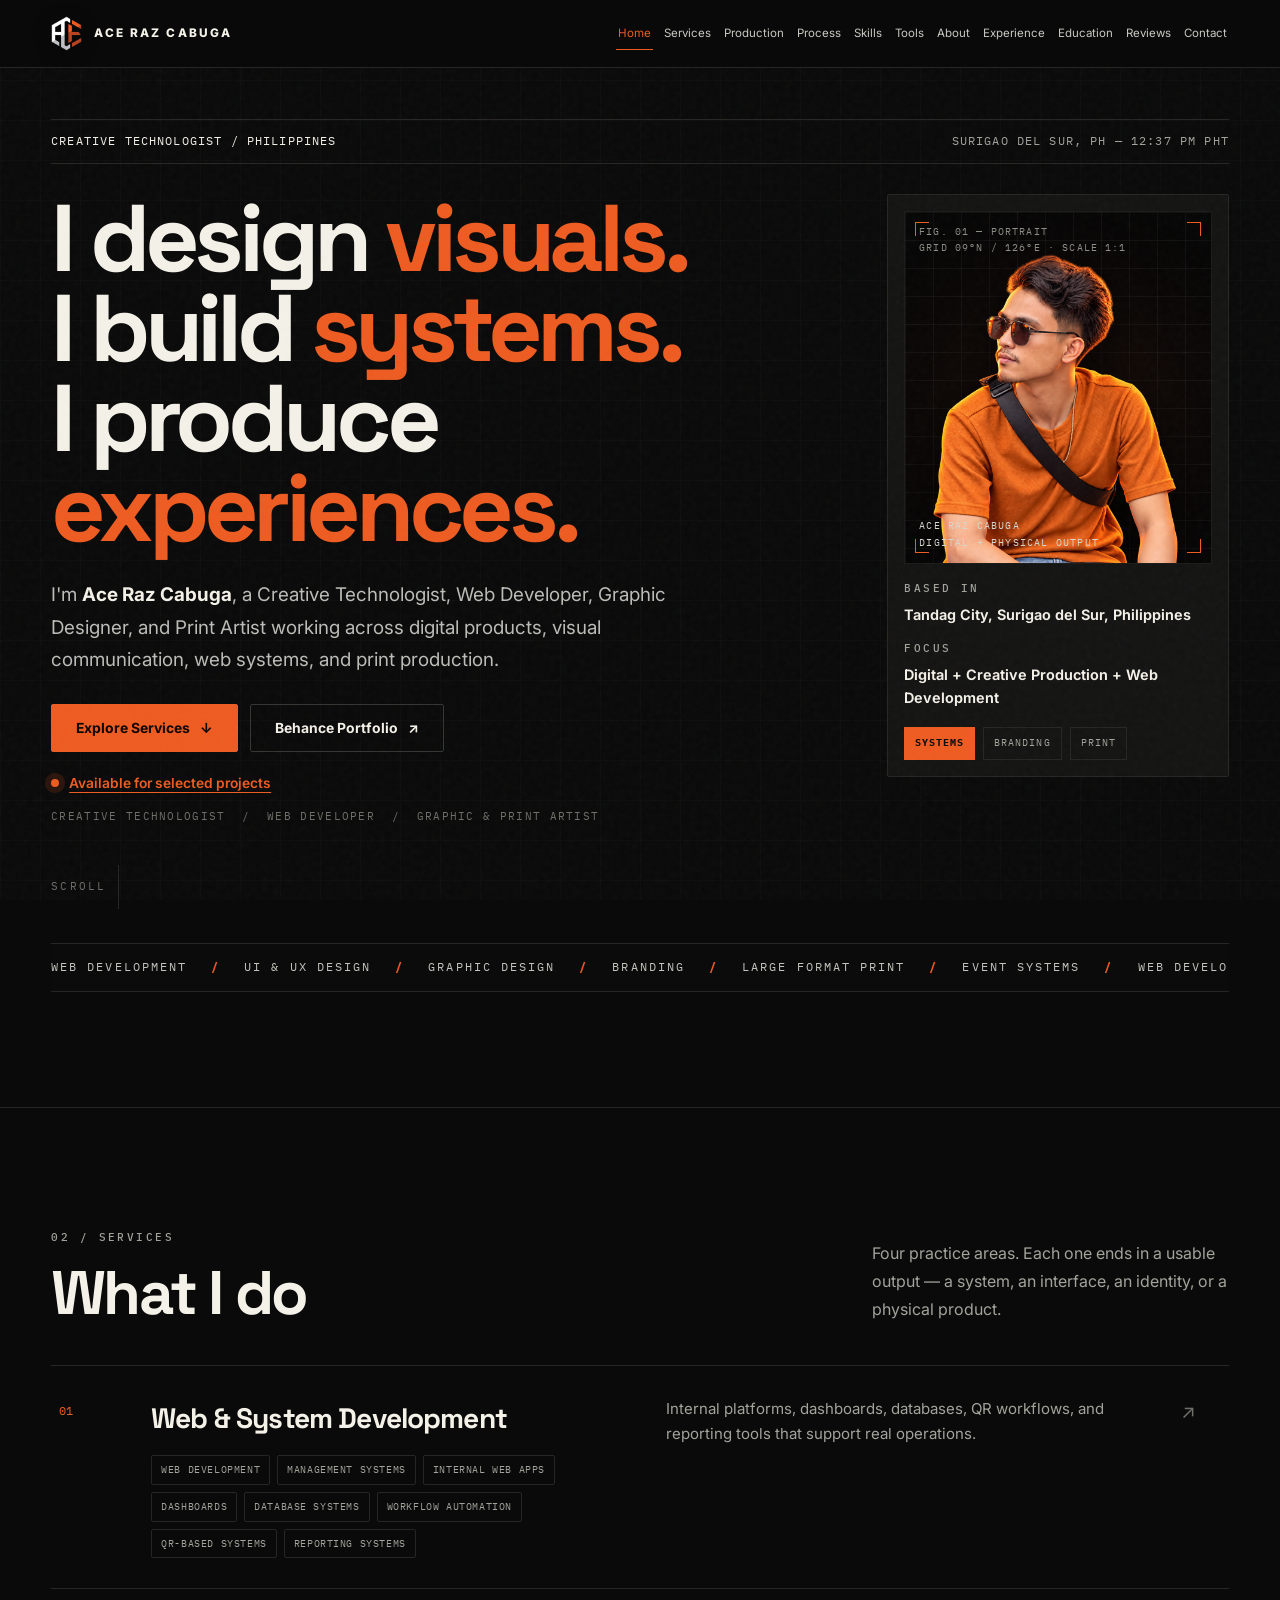
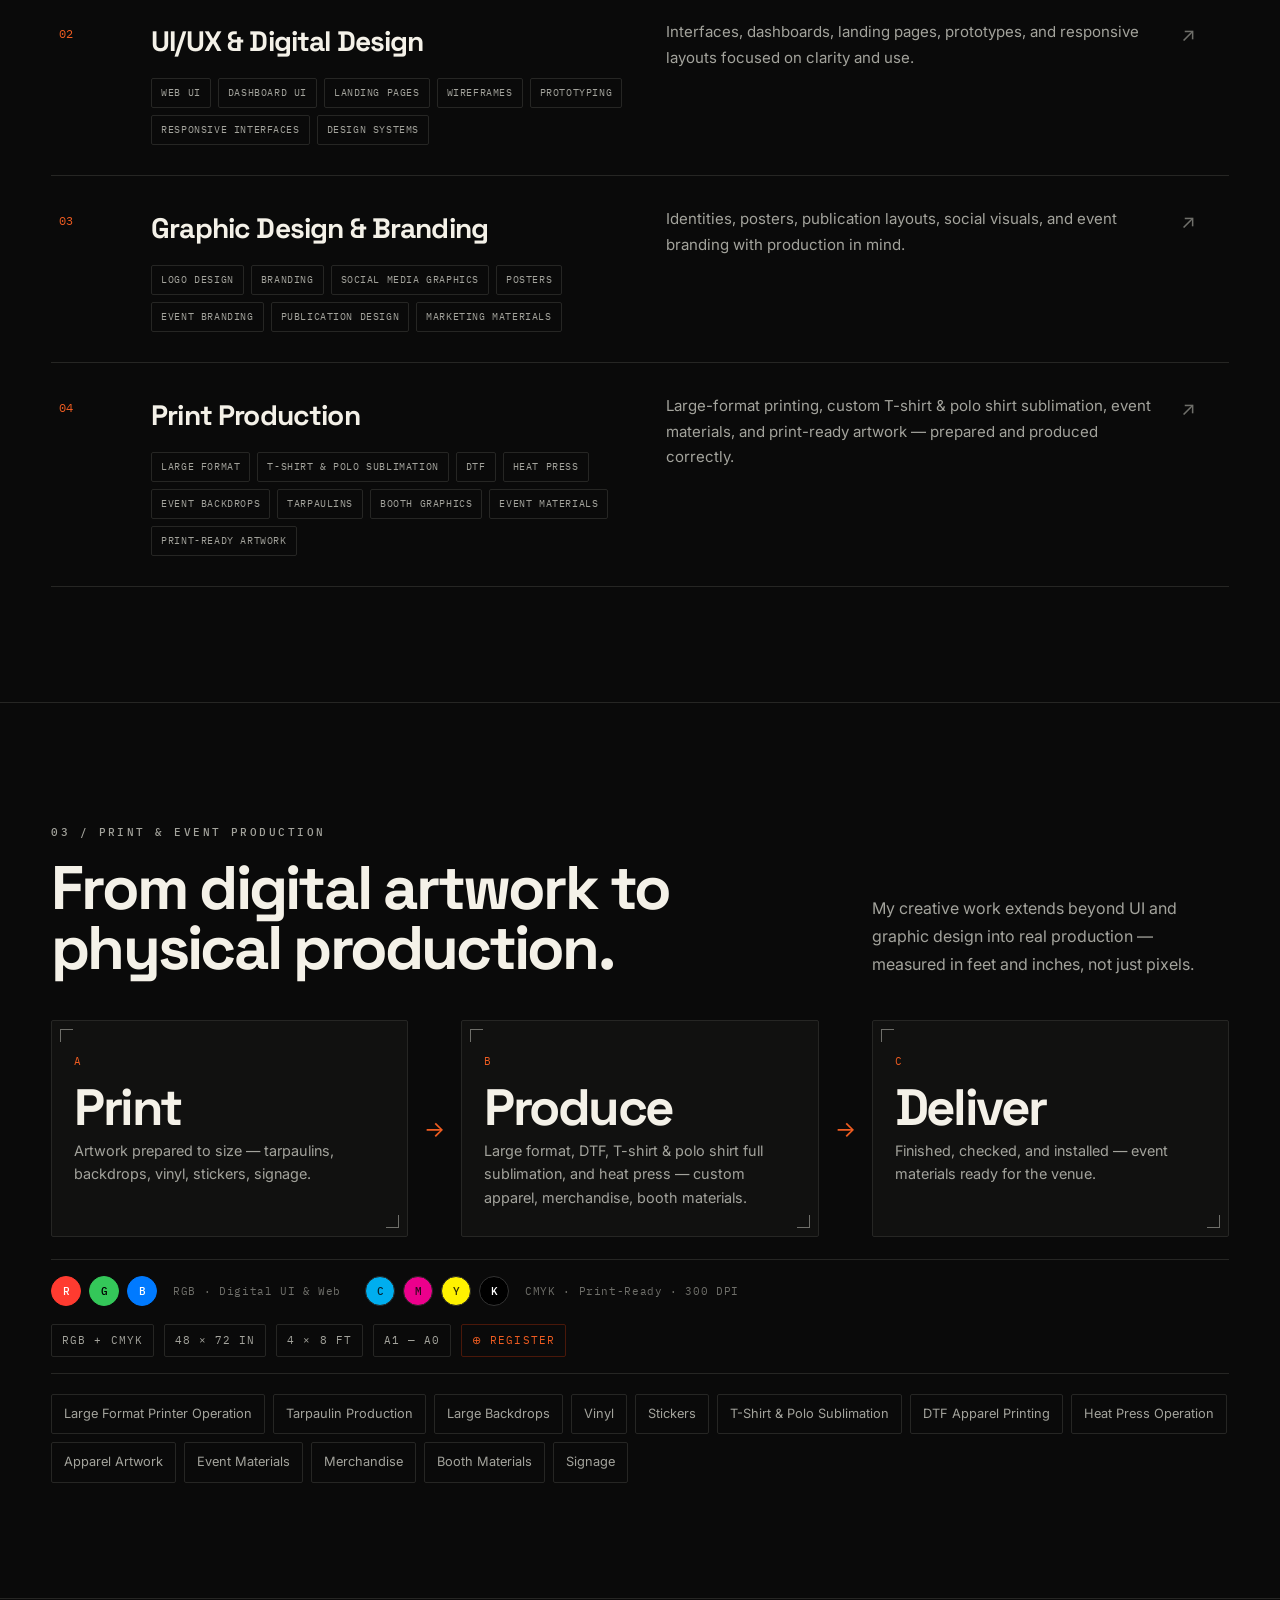
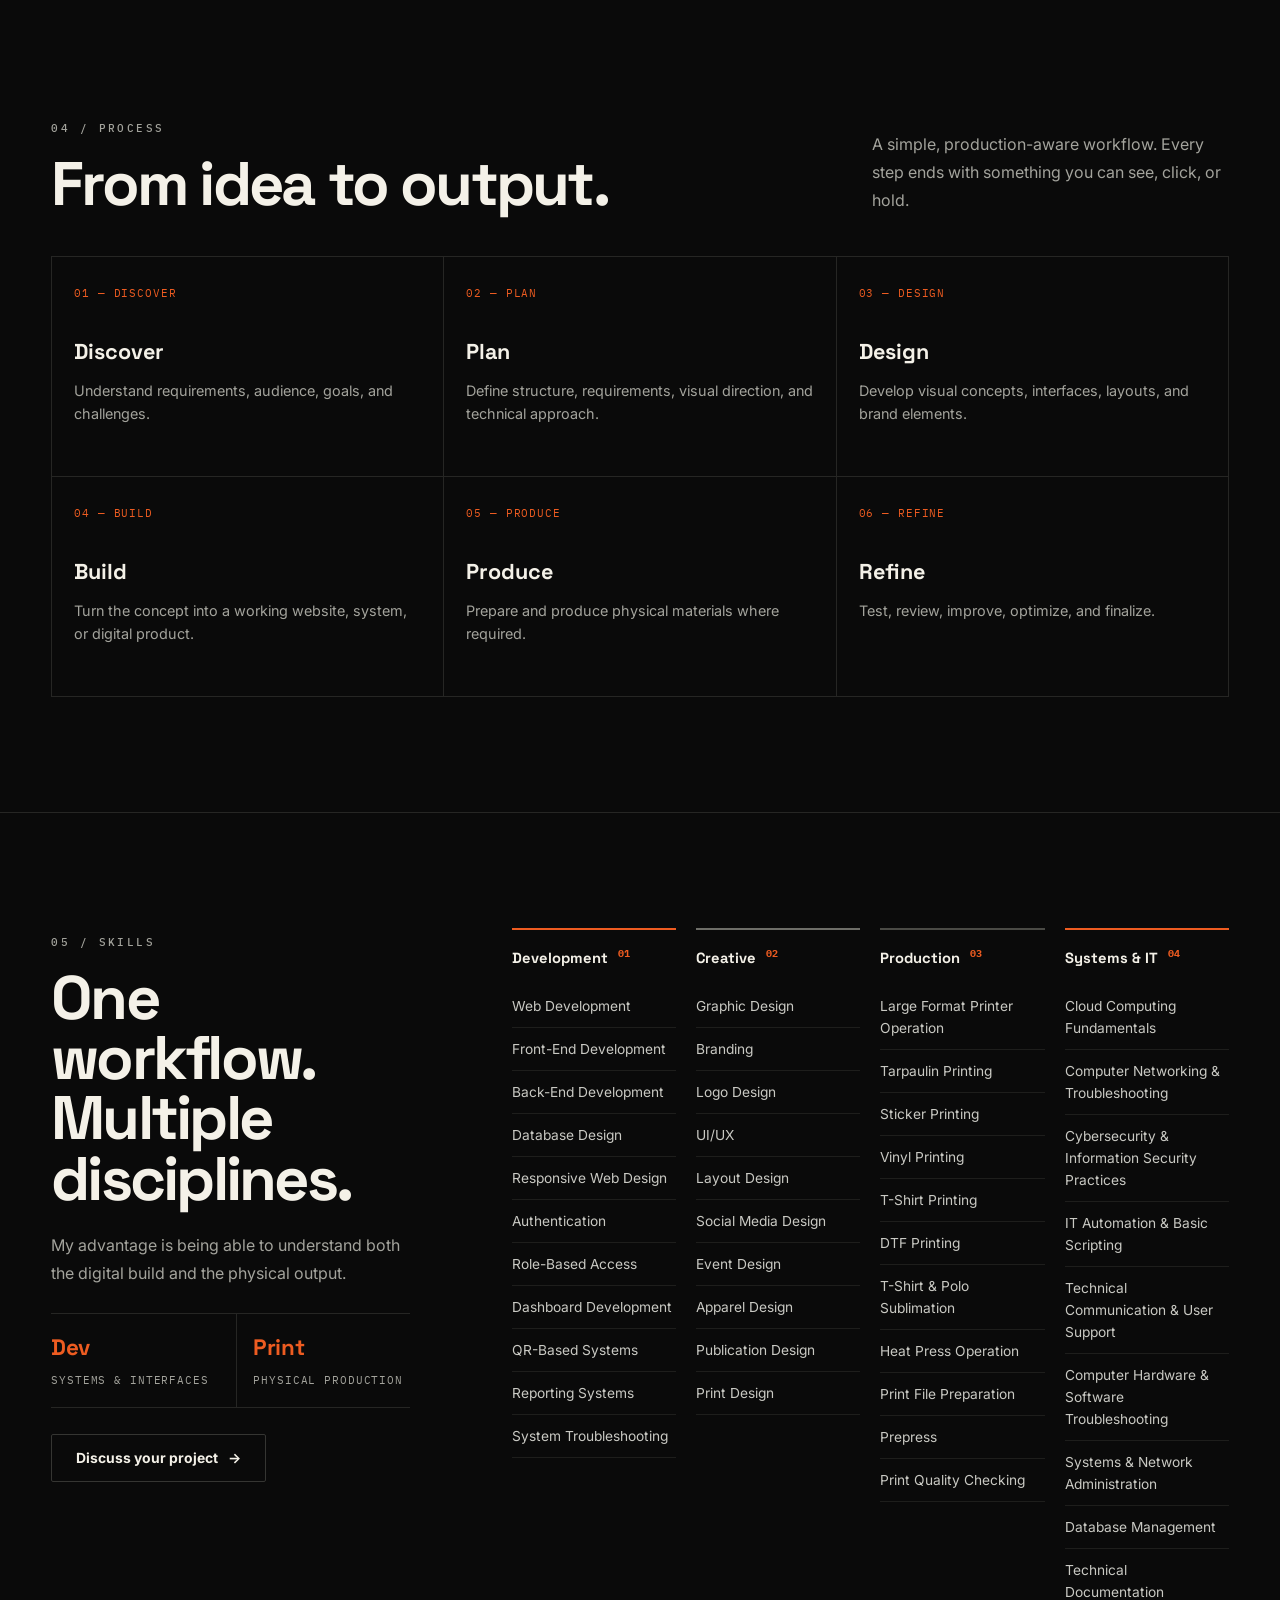
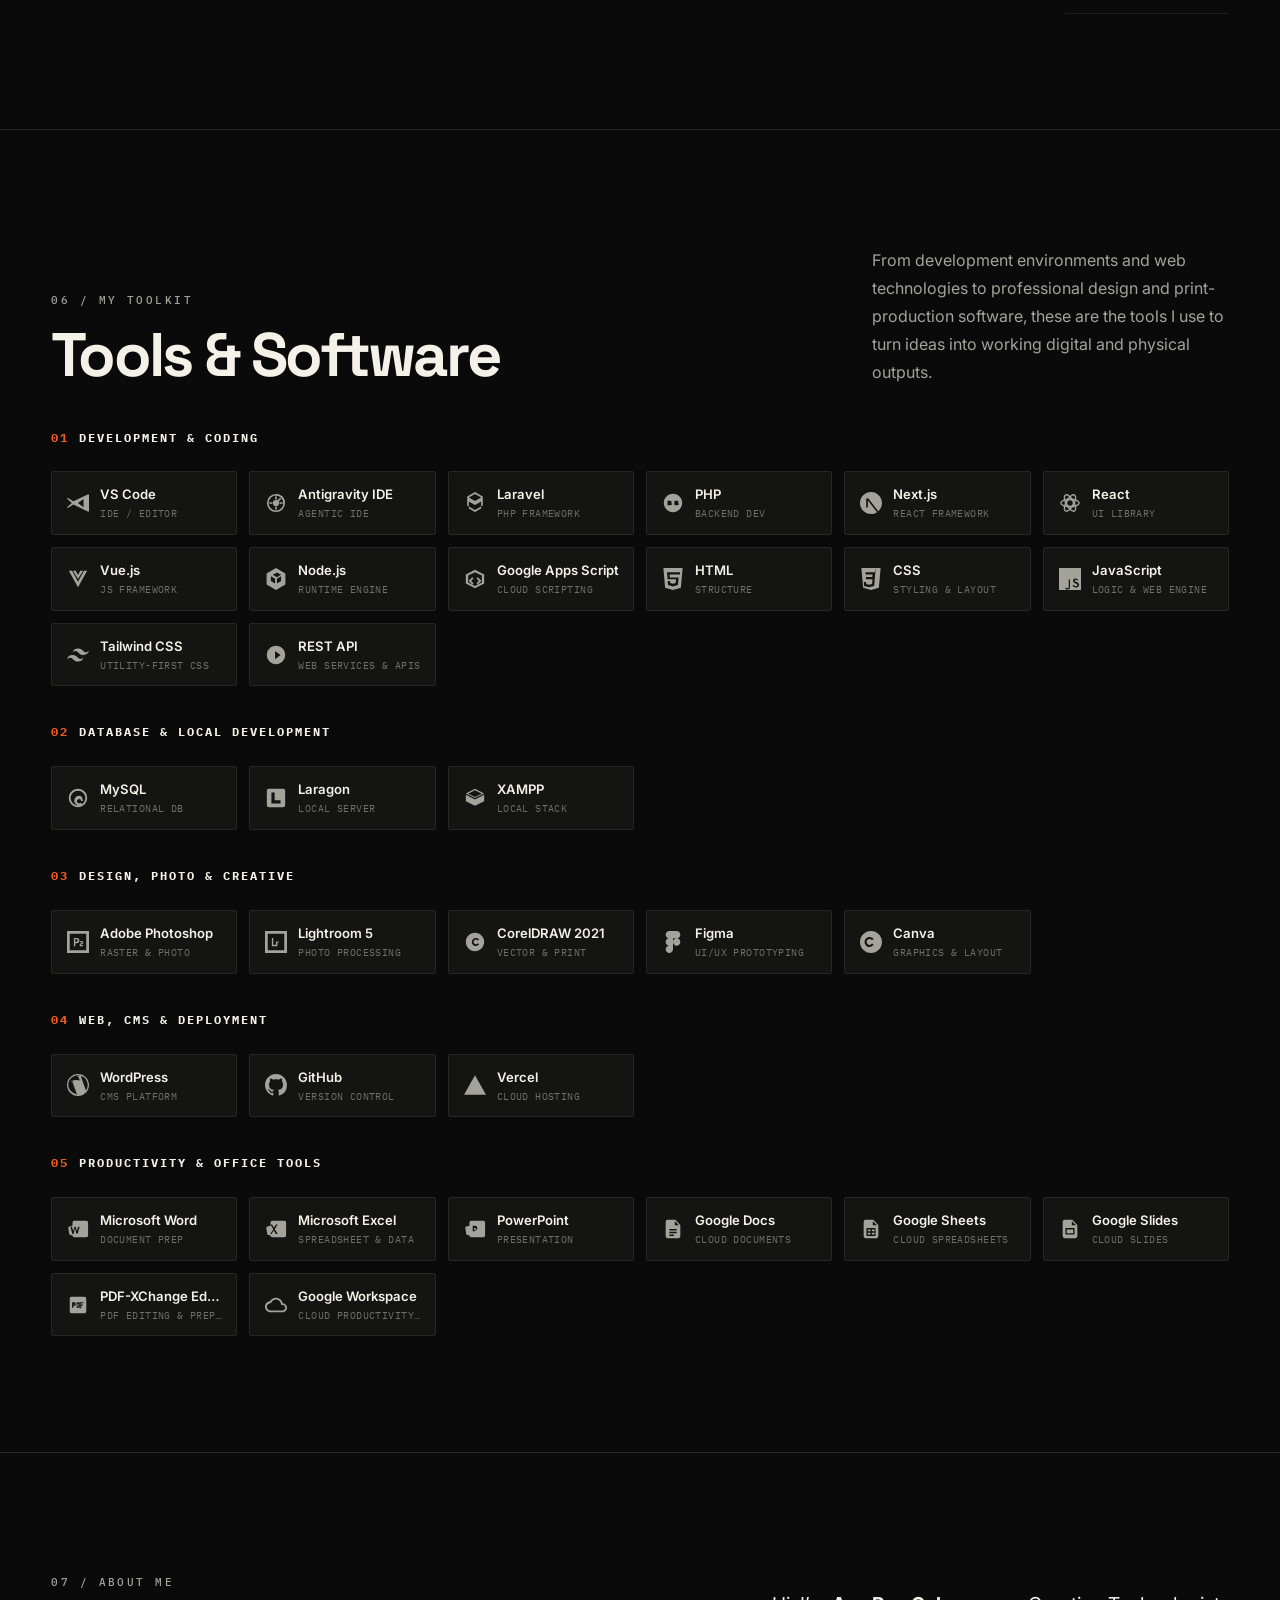
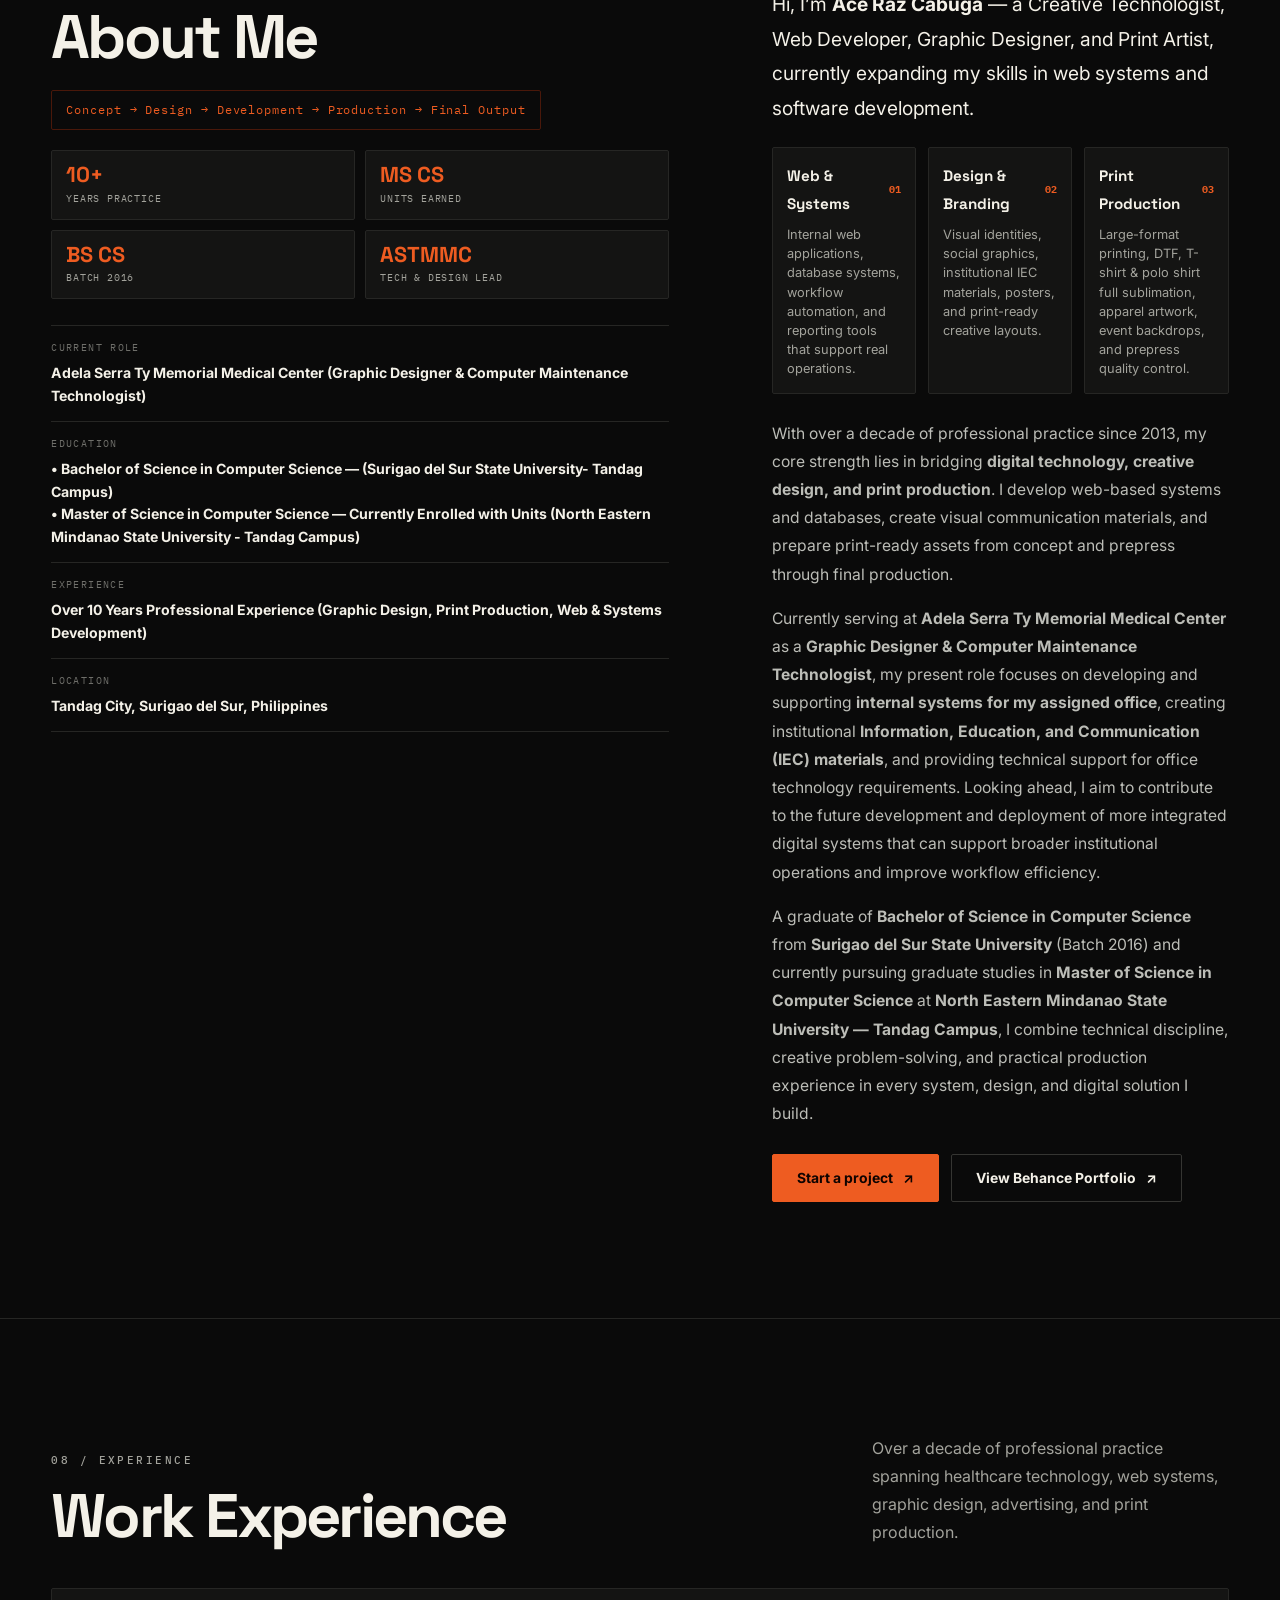
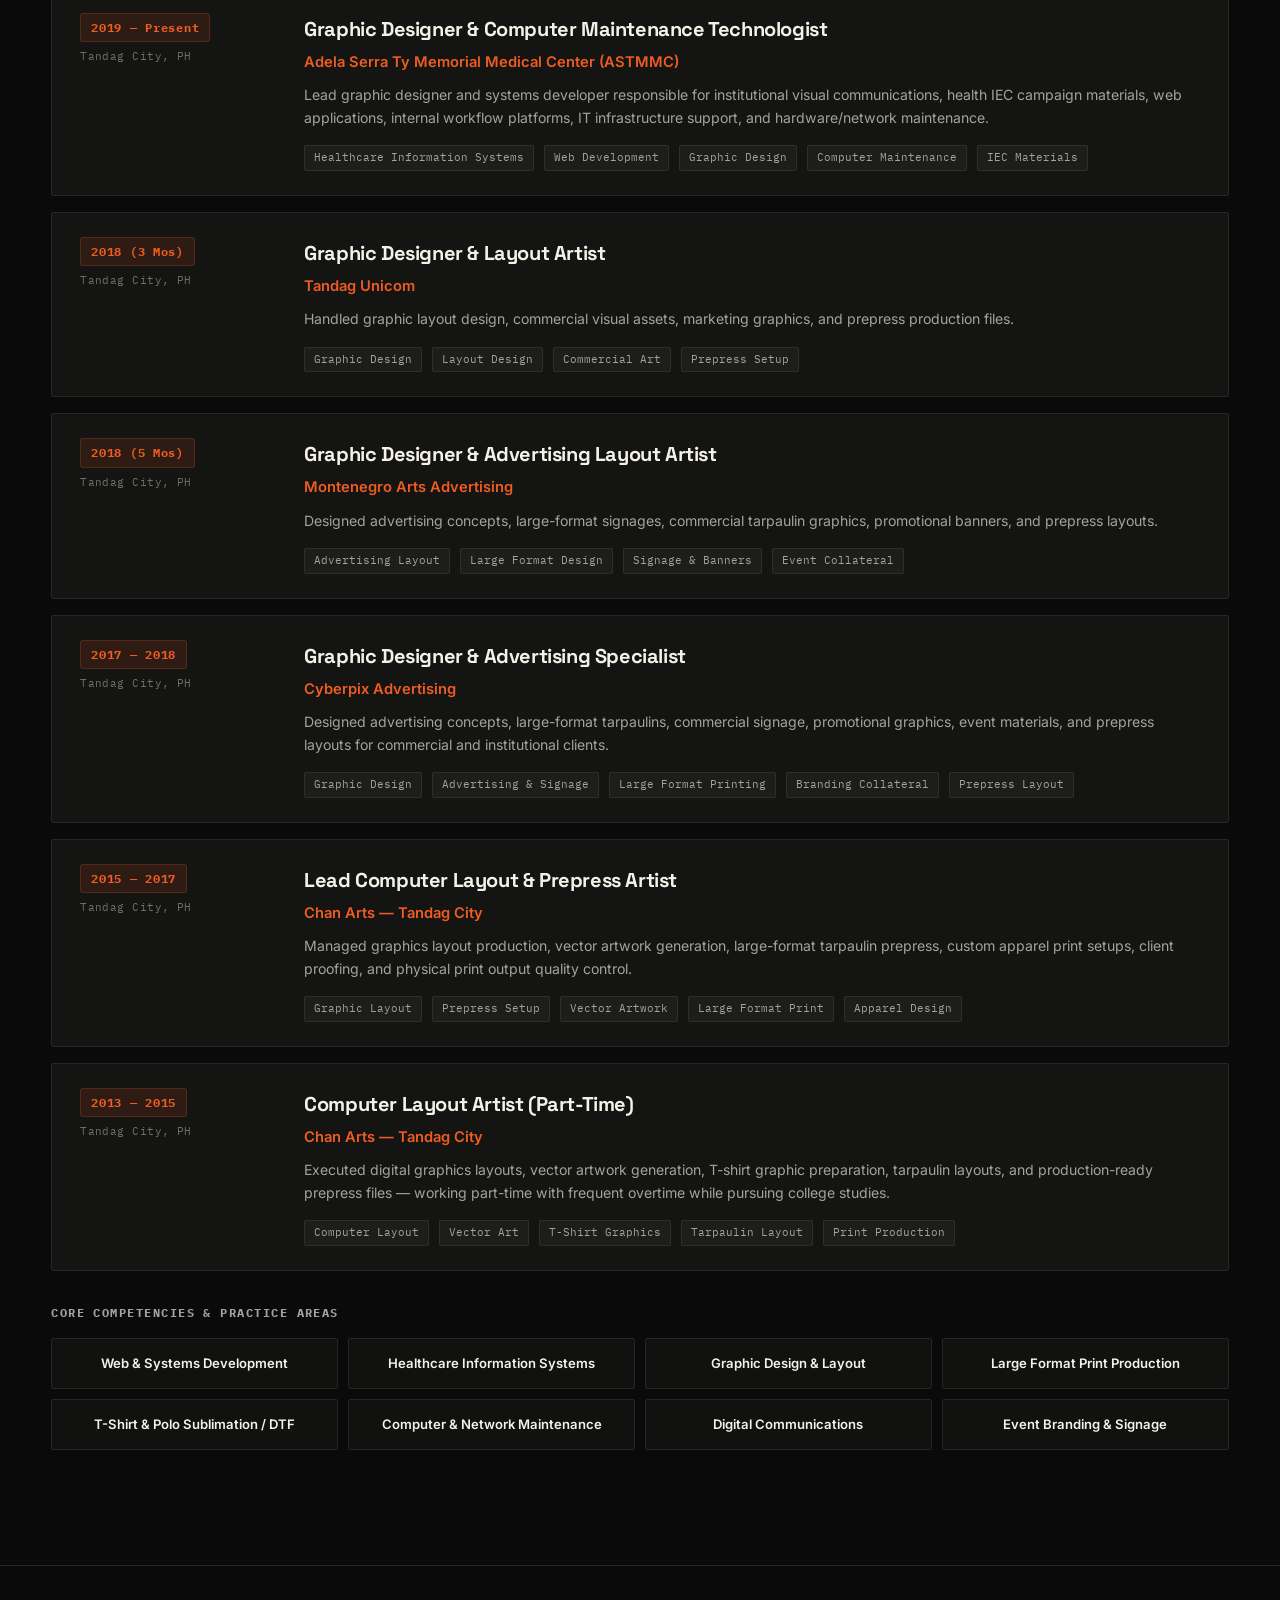
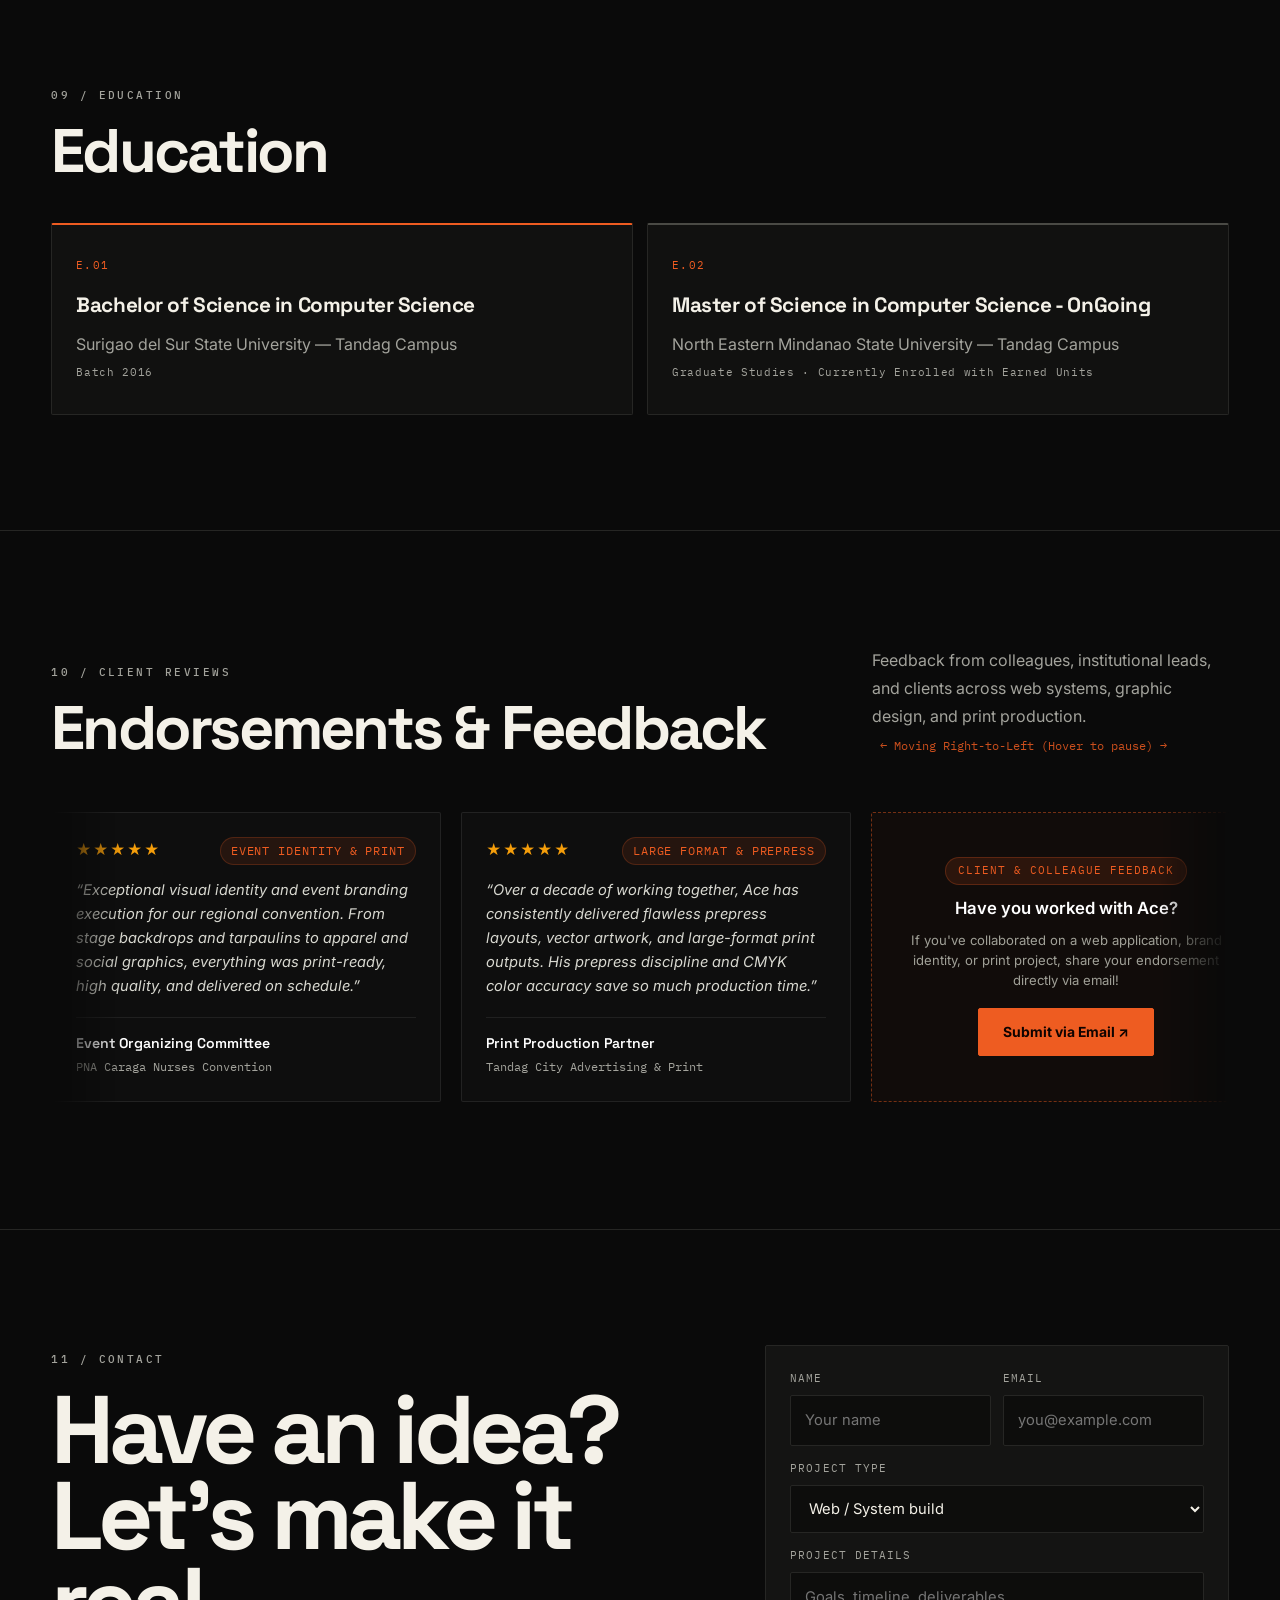
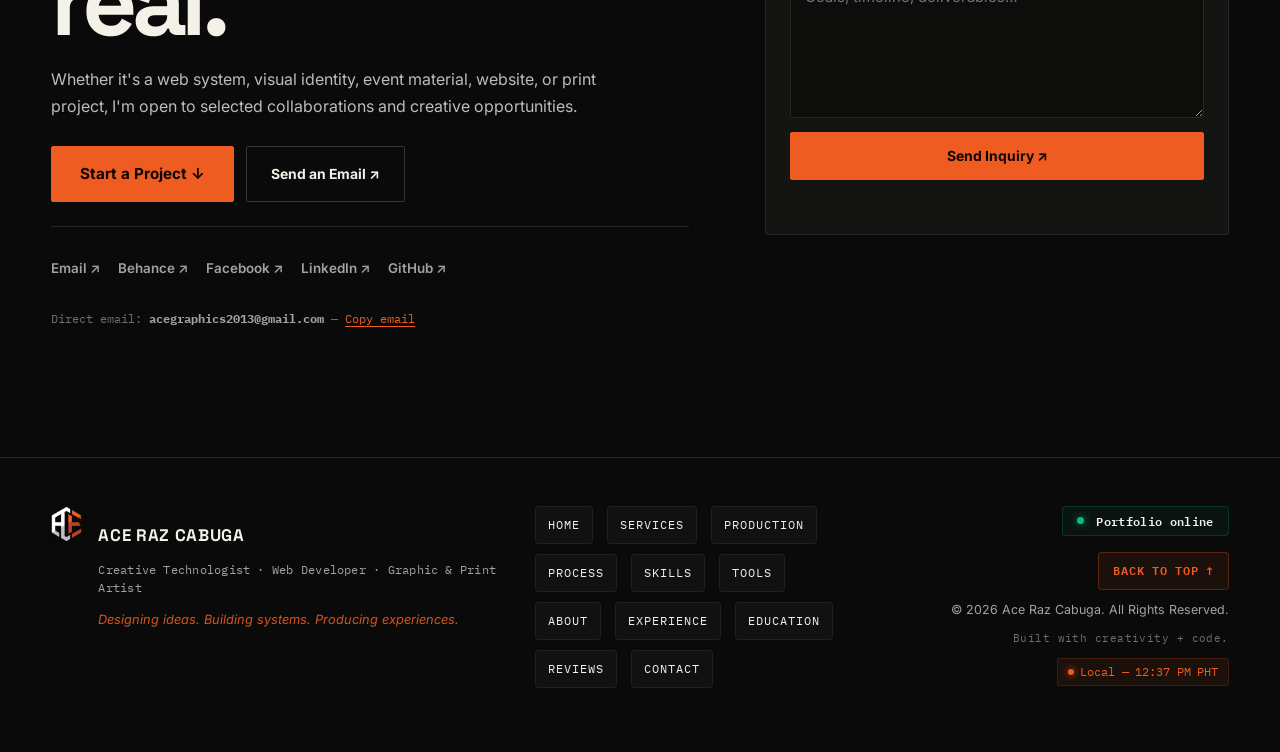
==== commit 6341d885: "Specify T-Shirt and Polo Shirt Sublimation in Print Production sections" ====
--- a/index.html
+++ b/index.html
@@ -221,12 +221,11 @@
           <span class="service-index">04</span>
           <div>
             <h3>Print Production</h3>
-            <div class="service-tags"><span>Large Format</span><span>T-Shirt
-                Printing</span><span>DTF</span><span>Sublimation</span><span>Heat
+            <div class="service-tags"><span>Large Format</span><span>T-Shirt &amp; Polo Sublimation</span><span>DTF</span><span>Heat
                 Press</span><span>Event Backdrops</span><span>Tarpaulins</span><span>Booth
                 Graphics</span><span>Event Materials</span><span>Print-Ready Artwork</span></div>
           </div>
-          <p>Large-format printing, apparel, event materials, and print-ready artwork — prepared and produced correctly.
+          <p>Large-format printing, custom T-shirt &amp; polo shirt sublimation, event materials, and print-ready artwork — prepared and produced correctly.
           </p>
           <span class="service-arrow" aria-hidden="true">↗</span>
         </article>
@@ -253,7 +252,7 @@
         <div class="production-step"><span class="production-num">B</span>
           <h3>Produce</h3>
           <p>Large format, DTF,
-            sublimation, and heat press — apparel, merchandise, booth materials.</p>
+            T-shirt &amp; polo shirt full sublimation, and heat press — custom apparel, merchandise, booth materials.</p>
         </div>
         <div class="production-arrow" aria-hidden="true">→</div>
         <div class="production-step"><span class="production-num">C</span>
@@ -288,10 +287,9 @@
         <li>Large Backdrops</li>
         <li>Vinyl</li>
         <li>Stickers</li>
-        <li>T-Shirts</li>
-        <li>DTF</li>
-        <li>Sublimation</li>
-        <li>Heat Press</li>
+        <li>T-Shirt &amp; Polo Sublimation</li>
+        <li>DTF Apparel Printing</li>
+        <li>Heat Press Operation</li>
         <li>Apparel Artwork</li>
         <li>Event Materials</li>
         <li>Merchandise</li>
@@ -388,7 +386,7 @@
             <li>Vinyl Printing</li>
             <li>T-Shirt Printing</li>
             <li>DTF Printing</li>
-            <li>Sublimation</li>
+            <li>T-Shirt &amp; Polo Sublimation</li>
             <li>Heat Press Operation</li>
             <li>Print File Preparation</li>
             <li>Prepress</li>
@@ -973,7 +971,7 @@
               <h3>Print Production</h3>
               <span class="pillar-num">03</span>
             </div>
-            <p>Large-format printing, DTF, sublimation, apparel artwork, event backdrops, and prepress quality control.</p>
+            <p>Large-format printing, DTF, T-shirt &amp; polo shirt full sublimation, apparel artwork, event backdrops, and prepress quality control.</p>
           </div>
         </div>
 
@@ -1158,7 +1156,7 @@
           <li>Healthcare Information Systems</li>
           <li>Graphic Design &amp; Layout</li>
           <li>Large Format Print Production</li>
-          <li>Apparel Artwork &amp; DTF/Sublimation</li>
+          <li>T-Shirt &amp; Polo Sublimation / DTF</li>
           <li>Computer &amp; Network Maintenance</li>
           <li>Digital Communications</li>
           <li>Event Branding &amp; Signage</li>
